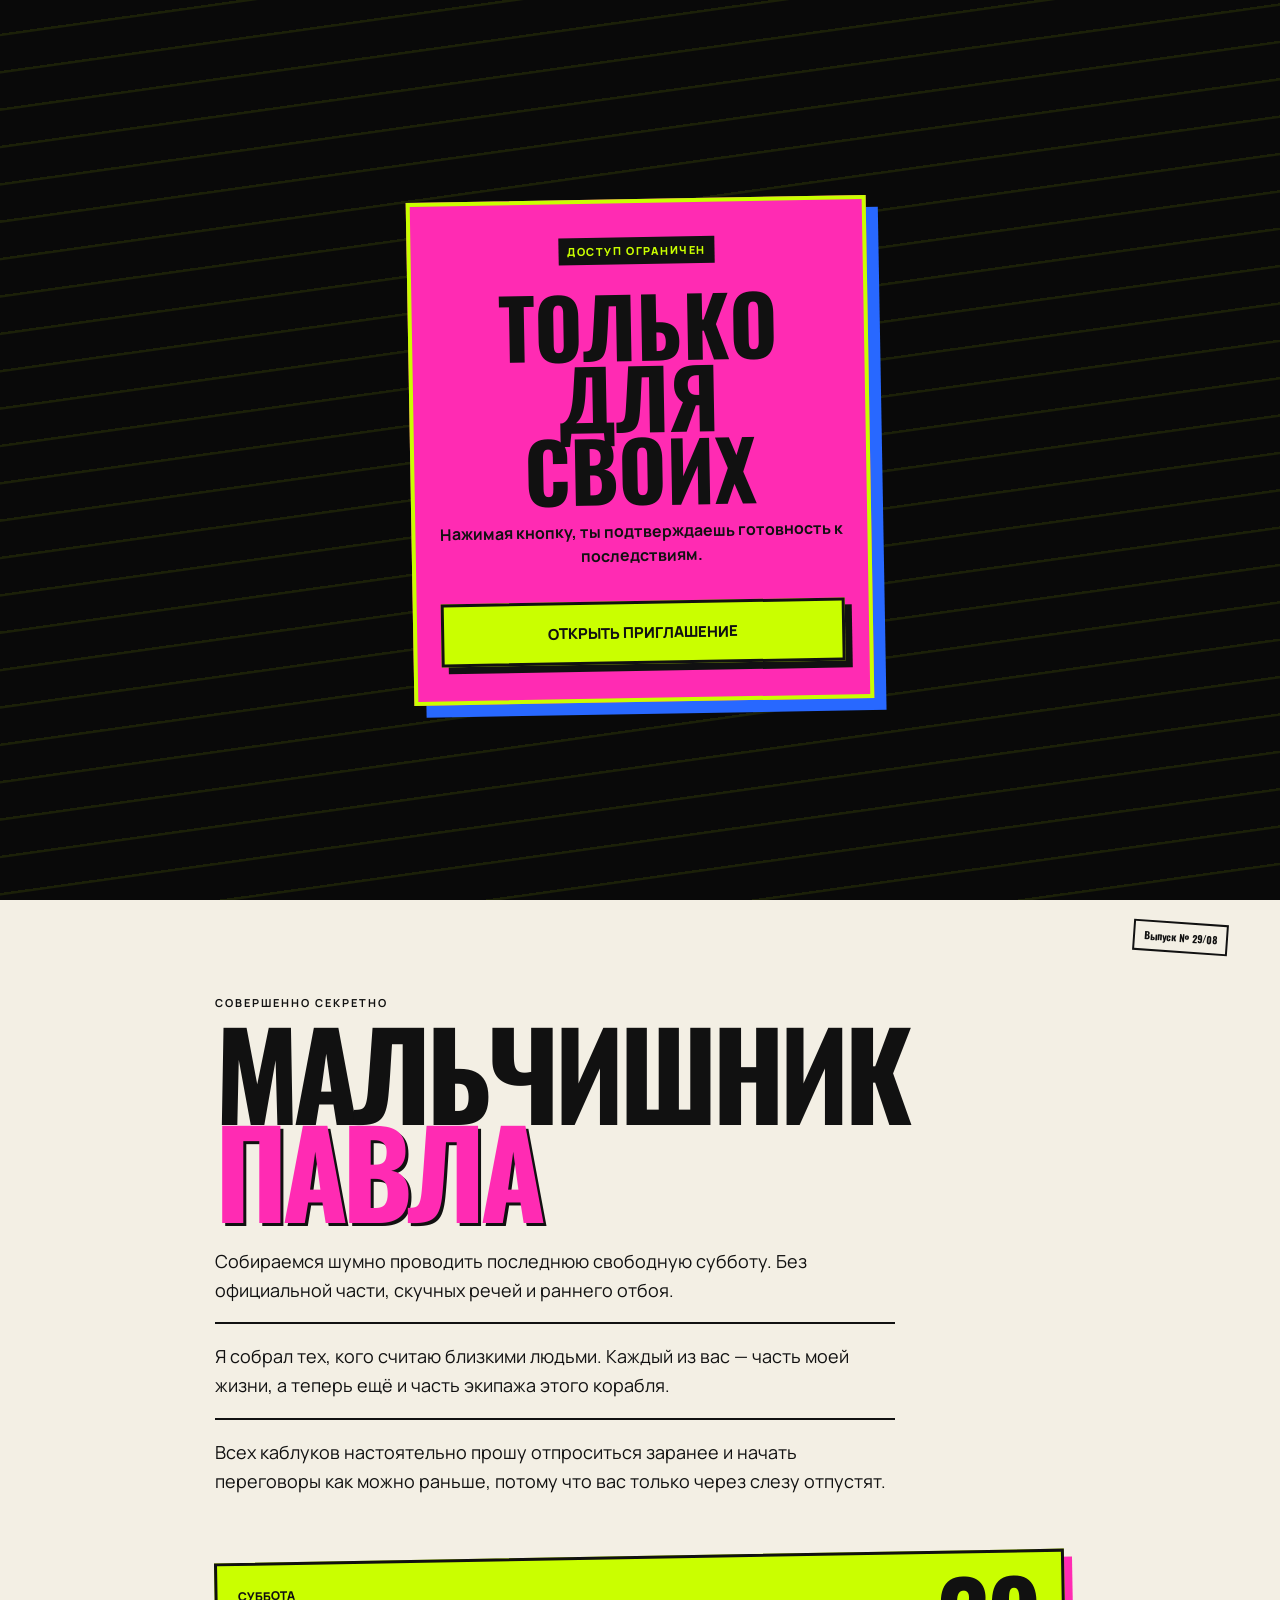
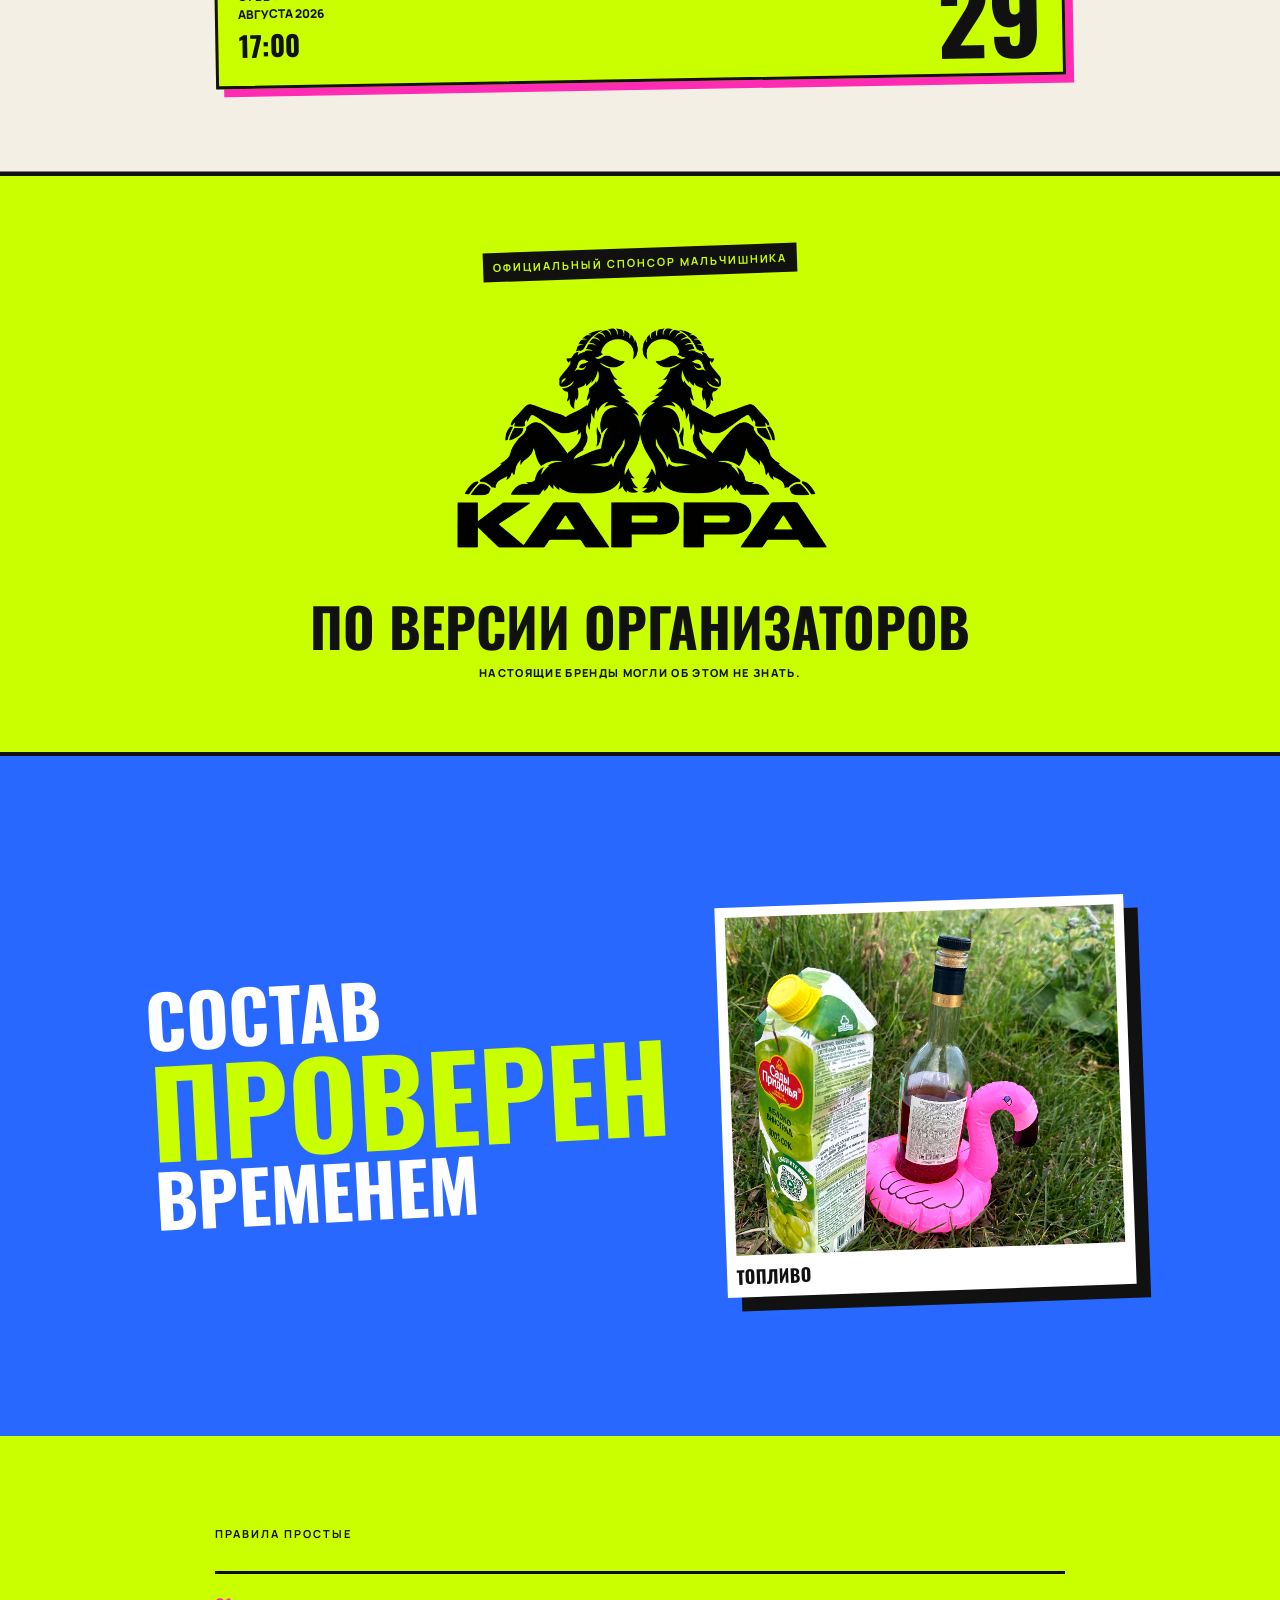
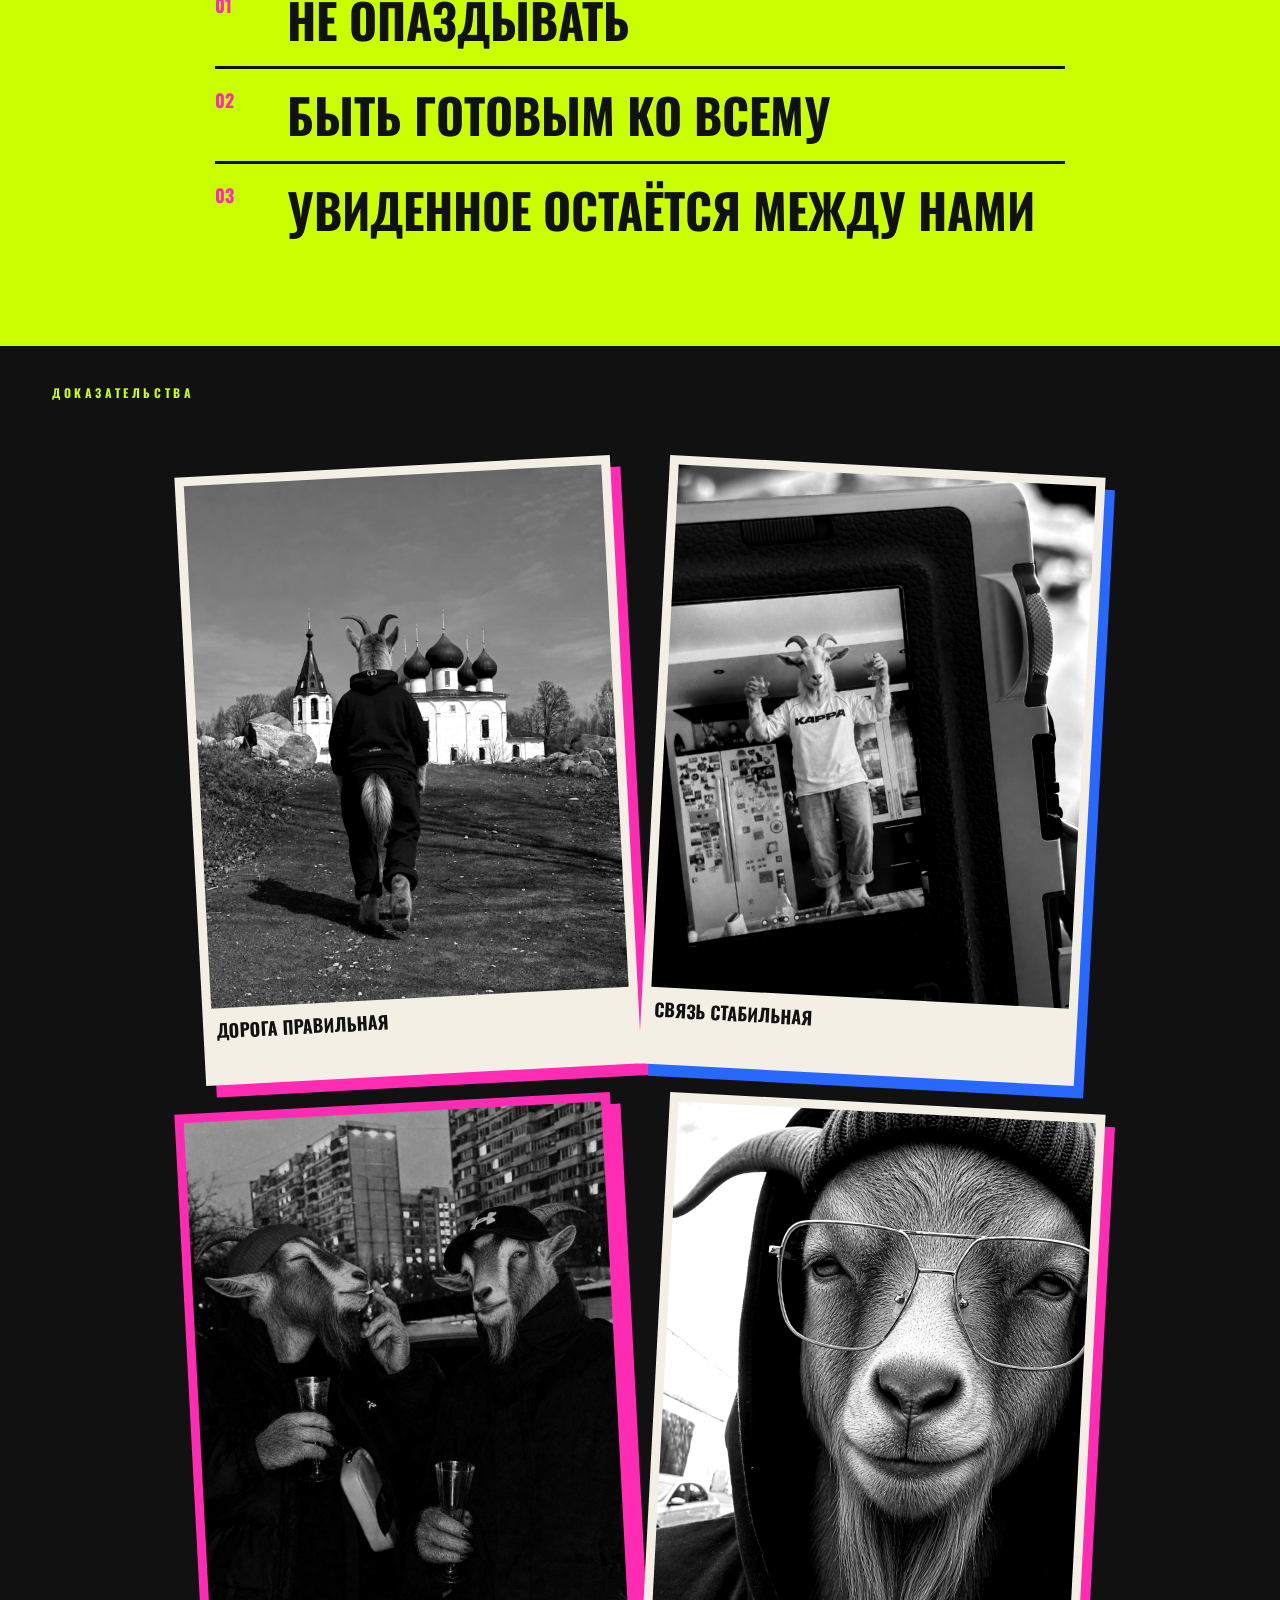
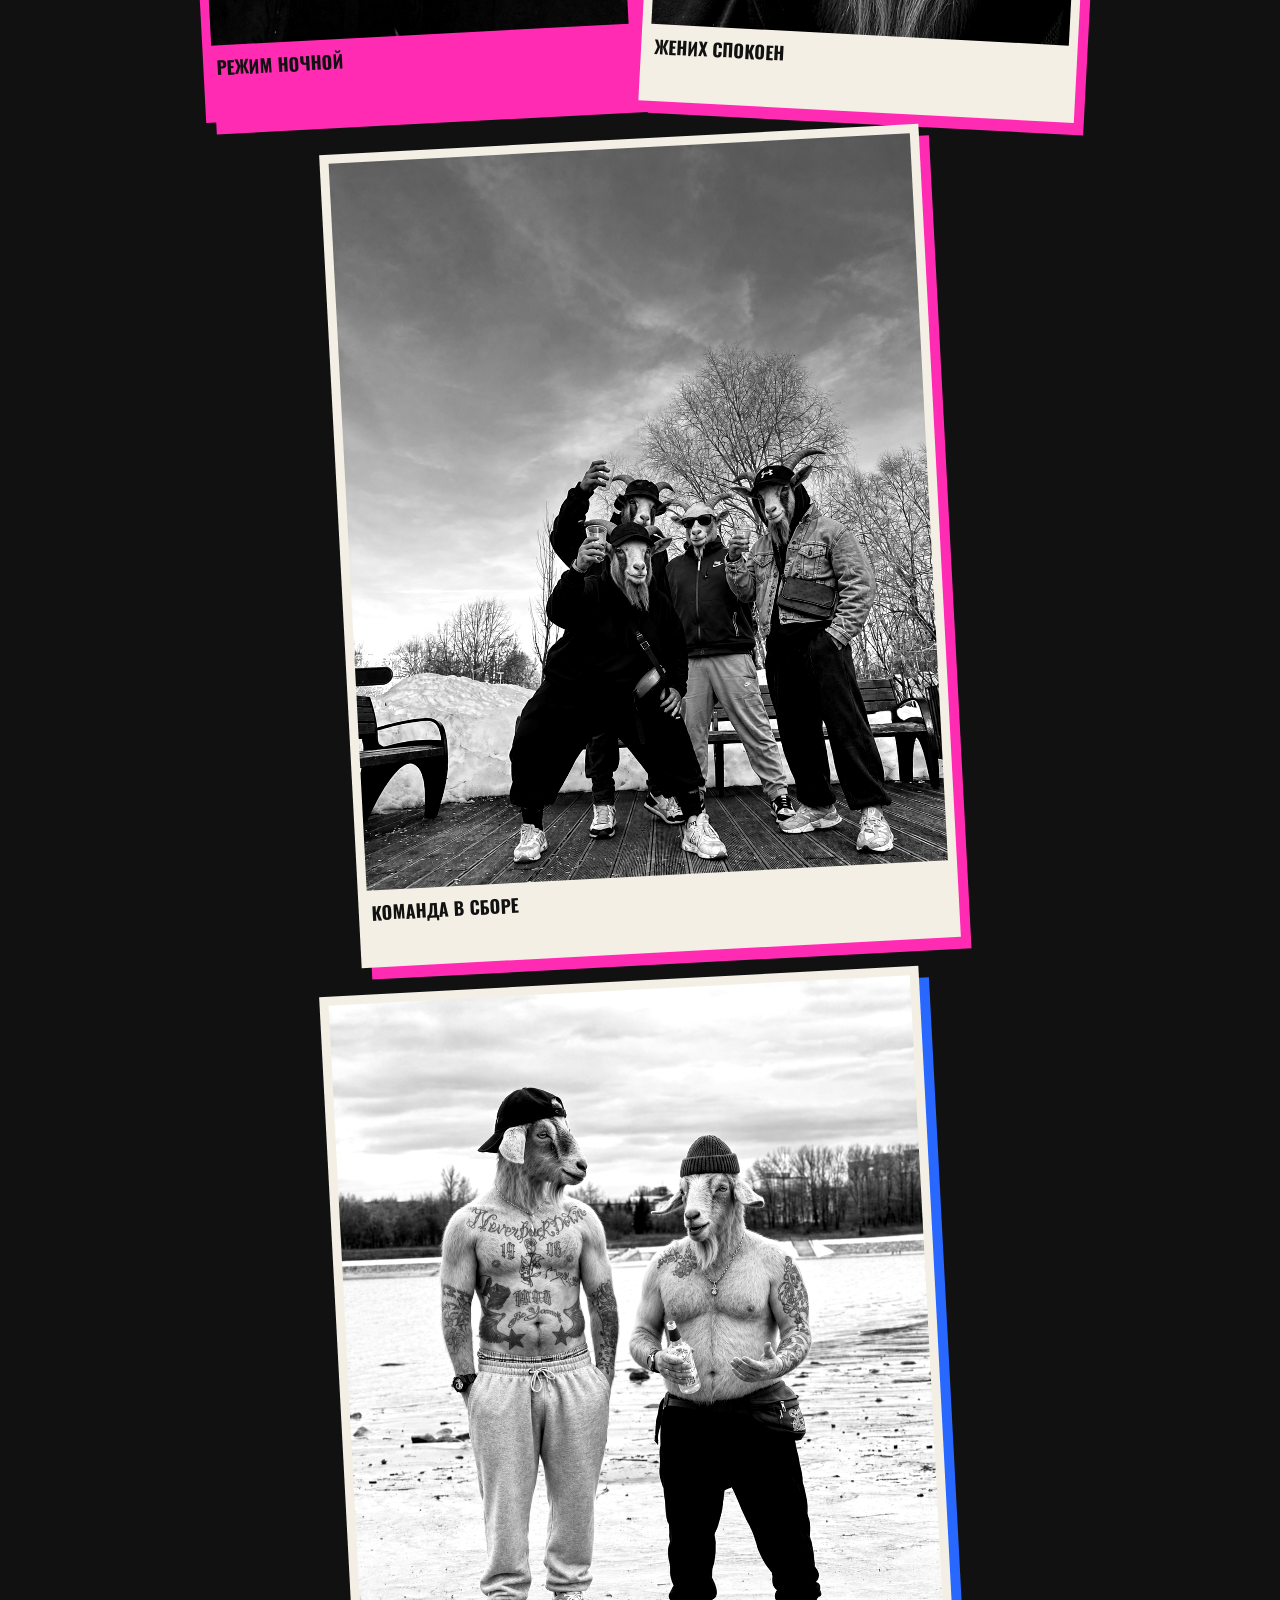
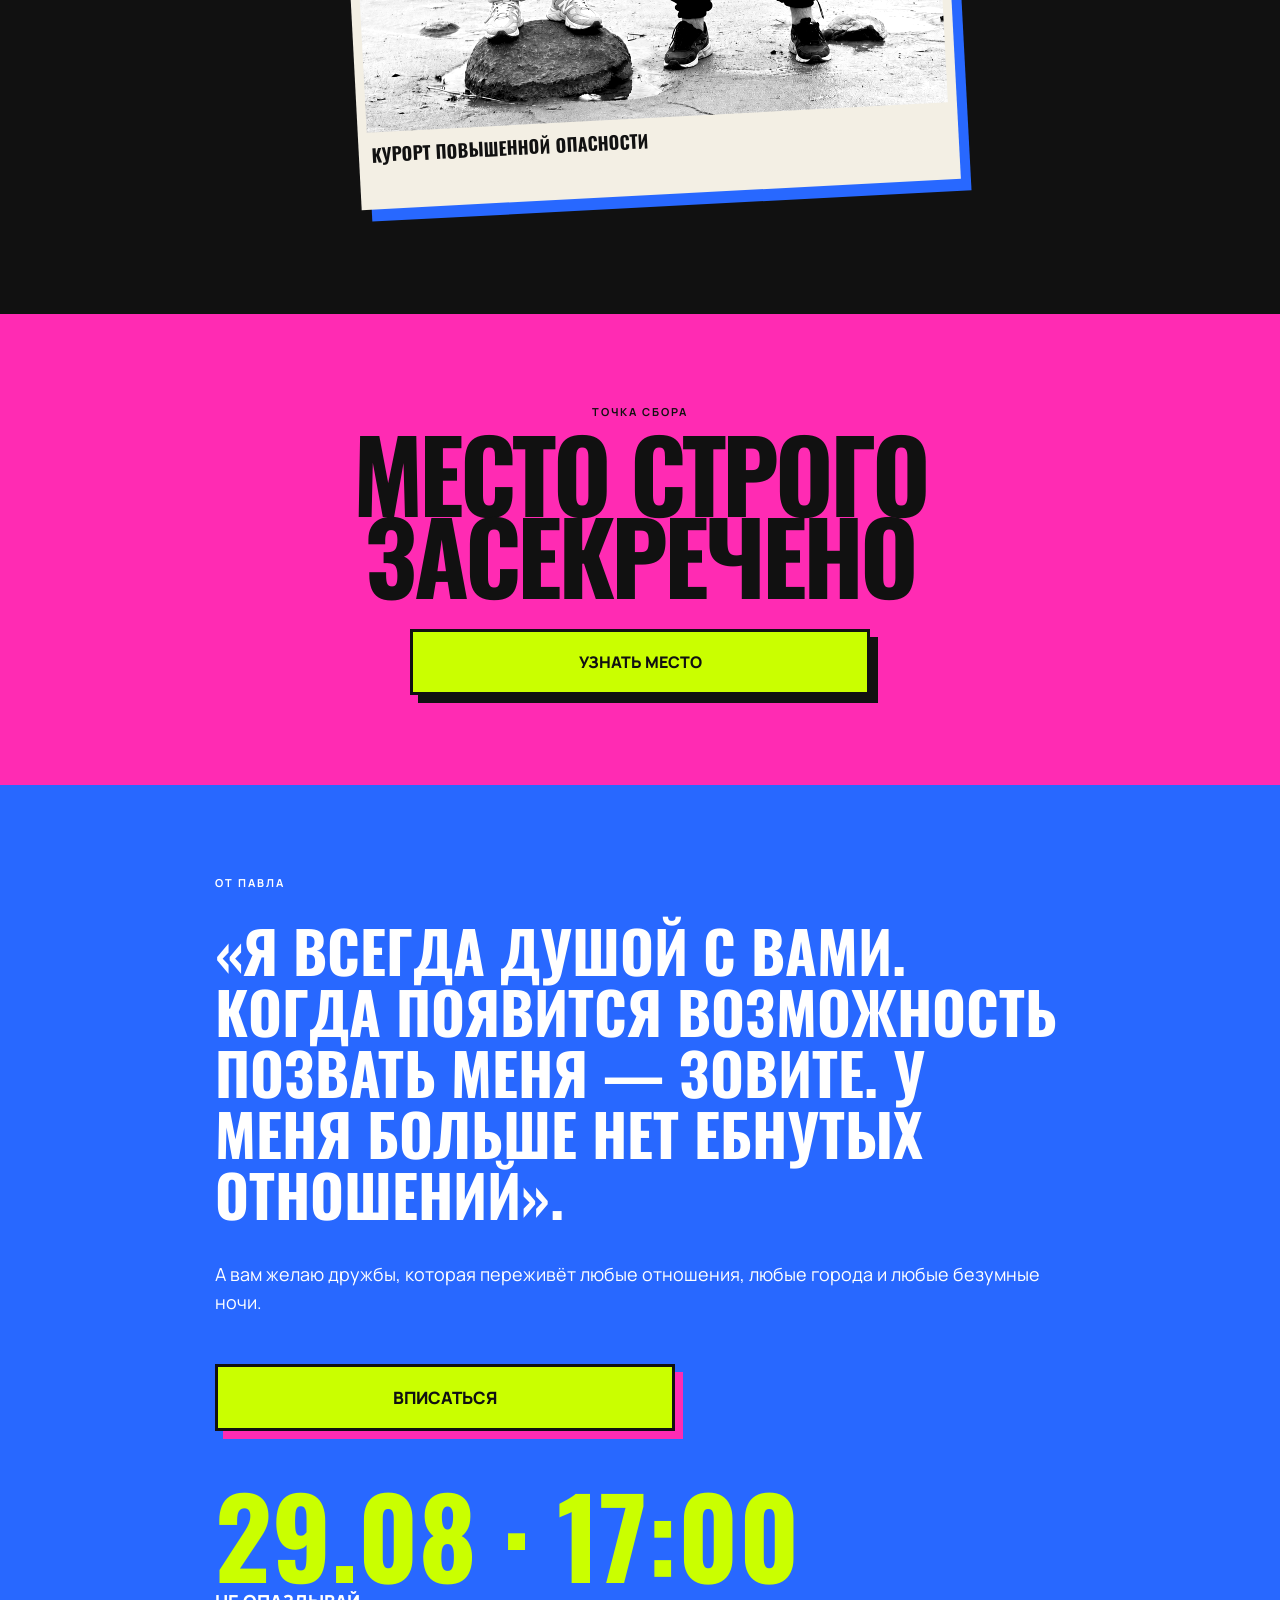
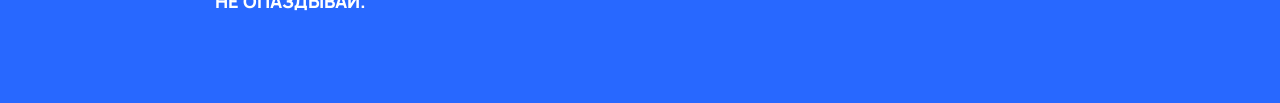
==== bachelor/index.html @ 5732a4f0 "feat: publish all-goat bachelor gallery" ====
<!doctype html>
<html lang="ru">
<head>
  <meta charset="utf-8">
  <meta name="viewport" content="width=device-width,initial-scale=1,viewport-fit=cover">
  <meta name="theme-color" content="#0b0b0b">
  <meta name="description" content="Приглашение на мальчишник Павла — 29 августа 2026">
  <title>Мальчишник Павла</title>
  <link rel="preconnect" href="https://fonts.googleapis.com">
  <link rel="preconnect" href="https://fonts.gstatic.com" crossorigin>
  <link href="https://fonts.googleapis.com/css2?family=Manrope:wght@400;600;800&family=Oswald:wght@500;700&display=swap" rel="stylesheet">
  <link rel="stylesheet" href="./styles.css">
</head>
<body>
  <div class="entry-gate" data-entry-gate>
    <div class="entry-gate-inner">
      <span>Доступ ограничен</span>
      <strong>Только для своих</strong>
      <p>Нажимая кнопку, ты подтверждаешь готовность к последствиям.</p>
      <button type="button" data-entry-button>Открыть приглашение</button>
    </div>
  </div>
  <div class="grain" aria-hidden="true"></div>
  <audio data-party-music src="./assets/club-foot.mp3" preload="metadata" loop></audio>
  <button class="music-button" type="button" data-music-button aria-label="Включить музыку">Музыка</button>
  <header class="hero">
    <img class="hero-photo" src="./assets/hero-goat.png" alt="Илья в образе козла с золотой цепью" fetchpriority="high">
    <div class="hero-shade"></div>
    <p class="warning-tape">PRIVATE PARTY · PRIVATE PARTY · PRIVATE PARTY</p>
    <div class="hero-copy">
      <p class="stamp">18+ / ACCESS RESTRICTED</p>
      <h1 aria-label="BOYS ONLY"><span>BOYS</span><span class="acid">ONLY</span></h1>
      <p class="no-women">NO WOMEN. DON’T LOOK.</p>
      <a class="scroll-cue" href="#invite">Листай вниз</a>
    </div>
  </header>

  <main>
    <section class="invite reveal" id="invite">
      <div class="issue">Выпуск № 29/08</div>
      <p class="eyebrow">Совершенно секретно</p>
      <h2>Мальчишник<br><span>Павла</span></h2>
      <div class="invite-copy">
        <p>Собираемся шумно проводить последнюю свободную субботу. Без официальной части, скучных речей и раннего отбоя.</p>
        <p>Я собрал тех, кого считаю близкими людьми. Каждый из вас — часть моей жизни, а теперь ещё и часть экипажа этого корабля.</p>
        <p>Всех каблуков настоятельно прошу отпроситься заранее и начать переговоры как можно раньше, потому что вас только через слезу отпустят.</p>
      </div>
      <div class="date-card">
        <span>Суббота</span><strong>29</strong><span>августа 2026</span><b>17:00</b>
      </div>
    </section>

    <section class="sponsor reveal" aria-label="Шуточный спонсор"><p class="eyebrow">Официальный спонсор мальчишника</p><img src="./assets/kappa-goats.png" alt="Два козла — шуточная эмблема Kappa"><strong>по версии организаторов</strong><span>Настоящие бренды могли об этом не знать.</span></section>

    <section class="kinetic reveal" aria-label="Фотомонтаж">
      <div class="kinetic-copy"><span>Состав</span><strong>проверен</strong><span>временем</span></div>
      <div class="filmstrip" data-filmstrip>
        <figure class="frame is-active"><img src="./assets/goat-photo-02.png" alt="Снимки друзей в образе козлов"><figcaption>Архив</figcaption></figure>
        <figure class="frame"><img src="./assets/party-photo-03.jpg" alt="Походный набор"><figcaption>Топливо</figcaption></figure>
        <figure class="frame"><img src="./assets/goat-photo-04.png" alt="Козёл ремонтирует машину"><figcaption>Подготовка</figcaption></figure>
        <figure class="frame"><img src="./assets/party-photo-05.jpg" alt="Кадр с собакой"><figcaption>Ожидание</figcaption></figure>
        <figure class="frame"><img src="./assets/goat-bar.png" alt="Два козла в баре"><figcaption>Архив</figcaption></figure>
        <figure class="frame"><img src="./assets/goat-night.png" alt="Козёл на ночной террасе"><figcaption>Топливо</figcaption></figure>
      </div>
    </section>

    <section class="manifest reveal">
      <p class="eyebrow">Правила простые</p>
      <ol>
        <li><span>01</span>Не опаздывать</li>
        <li><span>02</span>Быть готовым ко всему</li>
        <li><span>03</span>Увиденное остаётся между нами</li>
      </ol>
    </section>

    <section class="gallery reveal" aria-label="Наши истории">
      <p class="side-label">Доказательства</p>
      <figure class="tilt left"><img src="./assets/goat-photo-06.png" alt="Козёл в путешествии"><figcaption>Дорога правильная</figcaption></figure>
      <figure class="tilt right blue"><img src="./assets/goat-photo-07.png" alt="Весёлый видеозвонок с козлом"><figcaption>Связь стабильная</figcaption></figure>
      <figure class="tilt left pink"><img src="./assets/goat-photo-08.png" alt="Два козла вечером"><figcaption>Режим ночной</figcaption></figure>
      <figure class="tilt right"><img src="./assets/goat-photo-09.png" alt="Портрет козла в очках"><figcaption>Жених спокоен</figcaption></figure>
      <figure class="tilt group"><img src="./assets/goat-photo-10.png" alt="Компания друзей в образе козлов"><figcaption>Команда в сборе</figcaption></figure>
      <figure class="tilt group blue"><img src="./assets/goat-beach-5010.png" alt="Два татуированных козла на берегу"><figcaption>Курорт повышенной опасности</figcaption></figure>
    </section>

    <section class="location reveal" id="location">
      <p class="eyebrow">Точка сбора</p>
      <h2>Место строго<br>засекречено</h2>
      <div class="classified" data-location-panel hidden>
        <span>Доступ временно закрыт</span>
        <strong>Координаты ещё зашифрованы.</strong>
        <p>Вернись немного позже — здесь появится точка сбора.</p>
      </div>
      <div class="location-video" data-location-video hidden>
        <video data-location-video-player src="./assets/location-boy.mp4" playsinline preload="metadata"></video>
      </div>
      <button type="button" data-location-trigger>Узнать место</button>
    </section>

    <footer class="closing reveal">
      <p class="eyebrow">От Павла</p>
      <blockquote>«Я всегда душой с вами. Когда появится возможность позвать меня — зовите. У меня больше нет ебнутых отношений».</blockquote>
      <p>А вам желаю дружбы, которая переживёт любые отношения, любые города и любые безумные ночи.</p>
      <a class="join-button" href="https://t.me/+l9fLskbiTc8yMTli" target="_blank" rel="noopener noreferrer">Вписаться</a>
      <strong>29.08 · 17:00</strong>
      <span>Не опаздывай.</span>
    </footer>
  </main>
  <script type="module" src="./app.mjs"></script>
</body>
</html>
---- bachelor/styles.css ----
:root{--black:#090909;--paper:#f3efe4;--acid:#caff00;--pink:#ff2bb3;--blue:#2868ff;--ink:#111;--pad:clamp(20px,6vw,52px)}
.location-video[hidden]{display:none}
.location-video{width:min(100%,520px);margin:22px auto 0;padding:8px 8px 36px;background:#fff;box-shadow:10px 10px 0 #111;transform:rotate(1deg);opacity:0}.location-video.is-revealed{animation:video-drop .8s .45s ease-out forwards}.location-video video{display:block;width:100%;max-height:70svh;background:#000;object-fit:contain}.location-video:after{content:"СЕКРЕТНЫЙ МАТЕРИАЛ";display:block;padding-top:8px;color:#111;font:700 15px Oswald,sans-serif;letter-spacing:.08em}@keyframes video-drop{0%{opacity:0;transform:translateY(36px) rotate(3deg) scale(.94)}100%{opacity:1;transform:translateY(0) rotate(1deg) scale(1)}}
*{box-sizing:border-box}html{scroll-behavior:smooth}body{margin:0;background:var(--black);color:#fff;font-family:Manrope,Arial,sans-serif;overflow-x: hidden}img{display:block;width:100%}button,a{font:inherit}.grain{position:fixed;inset:0;z-index:20;pointer-events:none;opacity:.12;background-image:url("data:image/svg+xml,%3Csvg viewBox='0 0 180 180' xmlns='http://www.w3.org/2000/svg'%3E%3Cfilter id='n'%3E%3CfeTurbulence type='fractalNoise' baseFrequency='.9' numOctaves='3' stitchTiles='stitch'/%3E%3C/filter%3E%3Crect width='100%25' height='100%25' filter='url(%23n)' opacity='.45'/%3E%3C/svg%3E")}
.hero{height:100svh;min-height:650px;position:relative;overflow:hidden}.hero-photo{height:100%;object-fit:cover;object-position:52% center;filter:contrast(1.12) saturate(.8)}.hero-shade{position:absolute;inset:0;background:linear-gradient(180deg,#0005 0%,transparent 30%,#000 94%)}.warning-tape{position:absolute;top:5%;left:-7%;width:120%;margin:0;padding:9px;background:var(--acid);color:#000;font:700 12px Oswald,sans-serif;letter-spacing:.18em;text-align:center;transform:rotate(-4deg);white-space:nowrap}.hero-copy{position:absolute;left:var(--pad);right:var(--pad);bottom:6%;z-index:2}.stamp,.eyebrow{margin:0 0 12px;text-transform:uppercase;font:700 11px Manrope,sans-serif;letter-spacing:.18em}.stamp{display:inline-block;background:var(--pink);padding:7px 10px;transform:rotate(-2deg)}h1,h2{font-family:Oswald,Impact,sans-serif;text-transform:uppercase;margin:0;line-height:.82}h1{font-size:clamp(84px,28vw,190px);letter-spacing:-.07em}h1 span{display:block}.acid{color:var(--acid);transform:translateX(8%);text-shadow:4px 4px 0 var(--pink)}.no-women{display:inline-block;margin:18px 0 28px;padding:7px 9px;color:#000;background:#fff;font:700 13px Oswald,sans-serif;letter-spacing:.08em;transform:rotate(1deg)}.scroll-cue{display:block;width:max-content;color:#fff;text-decoration:none;border-bottom:2px solid var(--acid);padding-bottom:5px;font-weight:800}
section,footer{position:relative;padding:90px var(--pad)}.invite{background:var(--paper);color:var(--ink);clip-path:polygon(0 0,5% 2%,11% .2%,18% 2%,25% 0,33% 1.8%,41% .3%,51% 2%,60% 0,69% 1.5%,78% 0,88% 2%,95% .4%,100% 2%,100% 100%,0 100%);margin-top:-20px;padding-top:115px}.issue{position:absolute;right:var(--pad);top:42px;border:2px solid #111;padding:6px 9px;font:700 10px Oswald,sans-serif;transform:rotate(4deg)}.invite h2{font-size:clamp(64px,20vw,120px);letter-spacing:-.05em}.invite h2 span{color:var(--pink);text-shadow:3px 3px 0 #111}.lead{font-size:18px;line-height:1.6;max-width:620px}.date-card{display:grid;grid-template-columns:1fr auto;align-items:end;margin-top:42px;padding:20px;background:var(--acid);border:3px solid #111;box-shadow:8px 8px 0 var(--pink);transform:rotate(-1deg)}.date-card strong{grid-row:1/4;grid-column:2;font:700 100px/.8 Oswald,sans-serif}.date-card span{text-transform:uppercase;font:800 12px Manrope}.date-card b{font:700 28px Oswald,sans-serif}
.kinetic{min-height:680px;background:var(--blue);overflow:hidden}.kinetic-copy{position:relative;z-index:4;text-transform:uppercase;transform:rotate(-3deg)}.kinetic-copy span,.kinetic-copy strong{display:block;font:700 clamp(34px,12vw,72px)/.95 Oswald,sans-serif}.kinetic-copy strong{color:var(--acid);font-size:clamp(58px,19vw,118px)}.filmstrip{position:relative;height:390px;margin:30px -10px 0}.frame{position:absolute;inset:0;margin:0;opacity:0;transform:scale(.88) rotate(5deg);transition:opacity .25s,transform .65s;background:#fff;padding:10px 10px 42px;box-shadow:14px 14px 0 #111}.frame.is-active{opacity:1;transform:scale(1) rotate(-2deg);z-index:2}.frame img{height:100%;object-fit:cover;filter:contrast(1.15)}.frame figcaption{color:#111;font:700 18px Oswald,sans-serif;text-transform:uppercase;padding-top:8px}
.manifest{background:var(--acid);color:#111}.manifest ol{padding:0;margin:30px 0 0;list-style:none}.manifest li{display:grid;grid-template-columns:58px 1fr;gap:14px;padding:22px 0;border-top:3px solid #111;font:700 clamp(25px,8vw,48px)/1 Oswald,sans-serif;text-transform:uppercase}.manifest li span{color:var(--pink);font-size:18px}.gallery{padding-top:120px;padding-bottom:120px;background:#111;display:grid;gap:28px}.side-label{position:absolute;top:38px;left:var(--pad);margin:0;color:var(--acid);font:700 12px Oswald,sans-serif;letter-spacing:.3em;text-transform:uppercase}.tilt{margin:0;padding:9px 9px 42px;background:var(--paper);transform:rotate(-3deg);box-shadow:10px 12px 0 var(--pink)}.tilt.right{transform:rotate(3deg)}.tilt.blue{box-shadow:10px 12px 0 var(--blue)}.tilt.pink{background:var(--pink)}.tilt img{aspect-ratio:4/5;object-fit:cover;filter:grayscale(1) contrast(1.15)}.tilt figcaption{color:#111;padding:9px 4px 0;font:700 18px Oswald,sans-serif;text-transform:uppercase}.tilt.group img{aspect-ratio:4/5;object-position:center 40%}
.location{background:var(--pink);color:#111;text-align:center}.location h2{font-size:clamp(52px,16vw,100px);letter-spacing:-.04em}.location button{width:100%;max-width:460px;margin-top:34px;border:3px solid #111;border-radius:0;padding:19px 22px;background:var(--acid);color:#111;font:800 16px Manrope,sans-serif;text-align:center;text-transform:uppercase;box-shadow:8px 8px 0 #111;cursor:pointer}.location button:active{transform:translate(5px,5px);box-shadow:3px 3px 0 #111}.location button:disabled{cursor:default;background:#fff}.classified{margin:35px auto 0;max-width:520px;padding:28px 18px;background:#111;color:#fff;border:3px dashed var(--acid);transform:rotate(-1deg)}.classified.is-revealed{animation:glitch-in .55s steps(2,end)}.classified span{color:var(--pink);font:700 11px Manrope;text-transform:uppercase;letter-spacing:.14em}.classified strong{display:block;margin:15px 0;font:700 28px/1 Oswald,sans-serif;text-transform:uppercase}.classified p{margin:0;line-height:1.5}.closing{background:var(--blue);min-height:90svh;display:flex;flex-direction:column;justify-content:center}.closing blockquote{margin:18px 0;font:700 clamp(31px,9vw,58px)/1.05 Oswald,sans-serif;text-transform:uppercase}.closing>p:not(.eyebrow){font-size:18px;line-height:1.55}.join-button{display:block;width:100%;max-width:460px;margin:30px 0 18px;padding:19px 22px;background:var(--acid);color:#111;border:3px solid #111;box-shadow:8px 8px 0 var(--pink);font:800 17px Manrope,sans-serif;text-align:center;text-decoration:none;text-transform:uppercase}.join-button:active{transform:translate(5px,5px);box-shadow:3px 3px 0 var(--pink)}.closing strong{margin-top:30px;color:var(--acid);font:700 clamp(58px,18vw,110px)/1 Oswald,sans-serif}.closing>span{font:800 18px Manrope;text-transform:uppercase}.reveal{opacity:0;transform:translateY(45px);transition:opacity .7s,transform .7s}.reveal.is-visible{opacity:1;transform:none}
@keyframes glitch-in{0%{clip-path:inset(45% 0 40%);transform:translateX(-12px)}30%{clip-path:inset(10% 0 65%);transform:translateX(10px)}60%{clip-path:inset(70% 0 5%);transform:translateX(-7px)}100%{clip-path:inset(0);transform:rotate(-1deg)}}
@media(min-width:760px){.hero-copy{max-width:720px}.hero-photo{object-position:center 42%}.invite,.manifest,.location,.closing{padding-left:max(var(--pad),calc((100vw - 850px)/2));padding-right:max(var(--pad),calc((100vw - 850px)/2))}.gallery{grid-template-columns:repeat(2,minmax(0,1fr));padding-left:max(var(--pad),calc((100vw - 900px)/2));padding-right:max(var(--pad),calc((100vw - 900px)/2))}.tilt.group{grid-column:1/-1;max-width:600px;justify-self:center}.kinetic{display:grid;grid-template-columns:1fr 1fr;align-items:center;gap:50px;padding-left:max(var(--pad),calc((100vw - 980px)/2));padding-right:max(var(--pad),calc((100vw - 980px)/2))}.filmstrip{margin:0}}
@media(prefers-reduced-motion:reduce){html{scroll-behavior:auto}.reveal{opacity:1;transform:none;transition:none}.frame{transition:none}.classified.is-revealed{animation:none}}
.music-button{position:fixed;z-index:30;top:max(14px,env(safe-area-inset-top));right:14px;min-width:92px;padding:12px 14px;border:2px solid #111;border-radius:0;background:var(--acid);color:#111;box-shadow:5px 5px 0 var(--pink);font:800 12px Manrope,sans-serif;text-align:center;text-transform:uppercase;cursor:pointer}.music-button:active{transform:translate(3px,3px);box-shadow:2px 2px 0 var(--pink)}
.entry-gate{position:fixed;inset:0;z-index:100;display:grid;place-items:center;padding:24px;background:#090909;color:#fff;transition:opacity .4s,transform .4s}.entry-gate:before{content:"";position:absolute;inset:0;background:repeating-linear-gradient(-8deg,transparent 0 34px,#caff0018 35px 37px);pointer-events:none}.entry-gate.is-opening{opacity:0;transform:scale(1.08)}.entry-gate-inner{position:relative;width:min(100%,460px);padding:34px 24px;background:var(--pink);color:#111;border:4px solid var(--acid);box-shadow:12px 12px 0 var(--blue);text-align:center;transform:rotate(-1deg)}.entry-gate span{display:inline-block;padding:6px 9px;background:#111;color:var(--acid);font:800 11px Manrope,sans-serif;text-transform:uppercase;letter-spacing:.14em}.entry-gate strong{display:block;margin:24px 0 16px;font:700 clamp(48px,16vw,82px)/.88 Oswald,sans-serif;text-transform:uppercase}.entry-gate p{font-weight:700;line-height:1.45}.entry-gate button{width:100%;margin-top:18px;padding:18px;border:3px solid #111;background:var(--acid);color:#111;box-shadow:7px 7px 0 #111;font:800 15px Manrope,sans-serif;text-align:center;text-transform:uppercase;cursor:pointer}
.invite-copy{max-width:680px;margin-top:28px;font-size:18px;line-height:1.6}.invite-copy p{margin:0;padding:18px 0;border-top:2px solid #111}.invite-copy p:first-child{border-top:0;padding-top:0}
.sponsor{background:var(--acid);color:#111;text-align:center;padding-top:72px;padding-bottom:72px;border-top:4px solid #111;border-bottom:4px solid #111}.sponsor .eyebrow{display:inline-block;margin-bottom:20px;padding:7px 10px;background:#111;color:var(--acid);transform:rotate(-2deg)}.sponsor img{width:min(100%,430px);margin:0 auto;mix-blend-mode:multiply}.sponsor strong,.sponsor span{display:block}.sponsor strong{margin-top:16px;font:700 clamp(28px,9vw,54px)/1 Oswald,sans-serif;text-transform:uppercase}.sponsor span{margin-top:12px;font-size:11px;font-weight:800;text-transform:uppercase;letter-spacing:.12em}
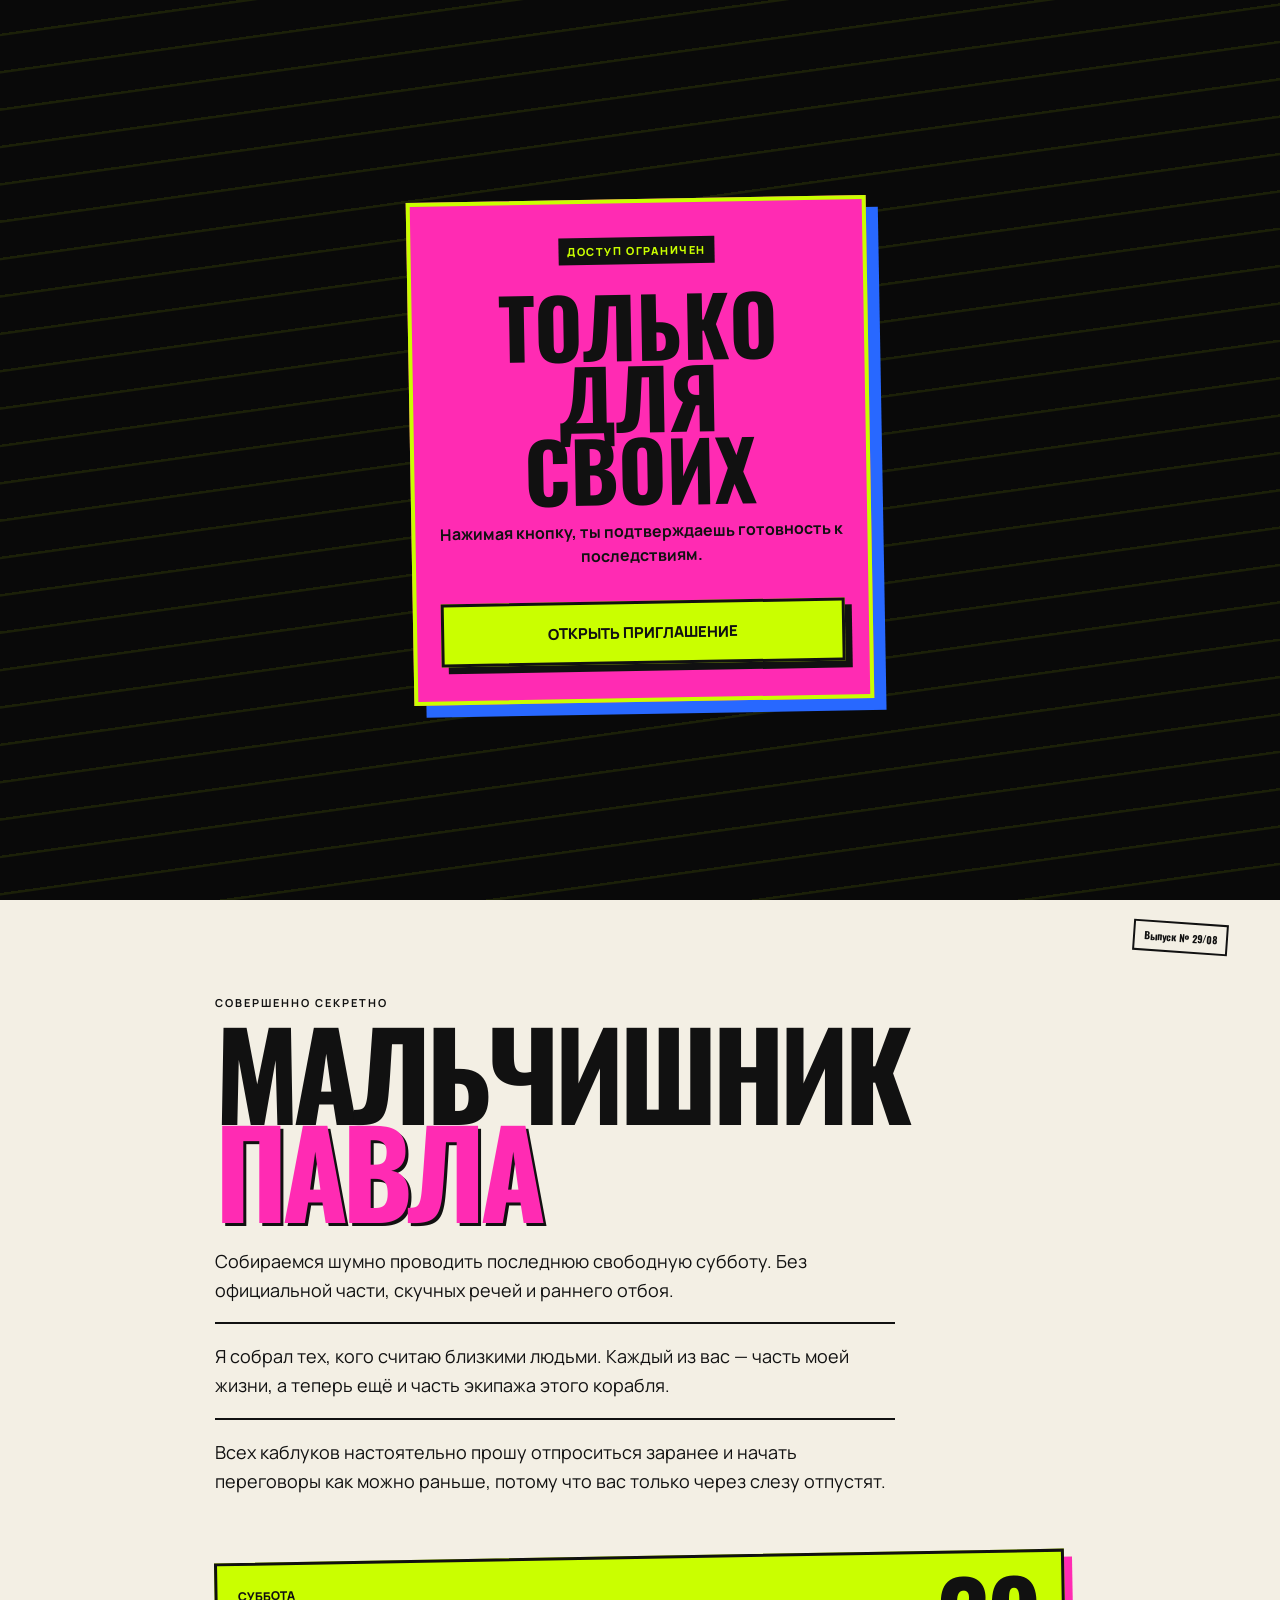
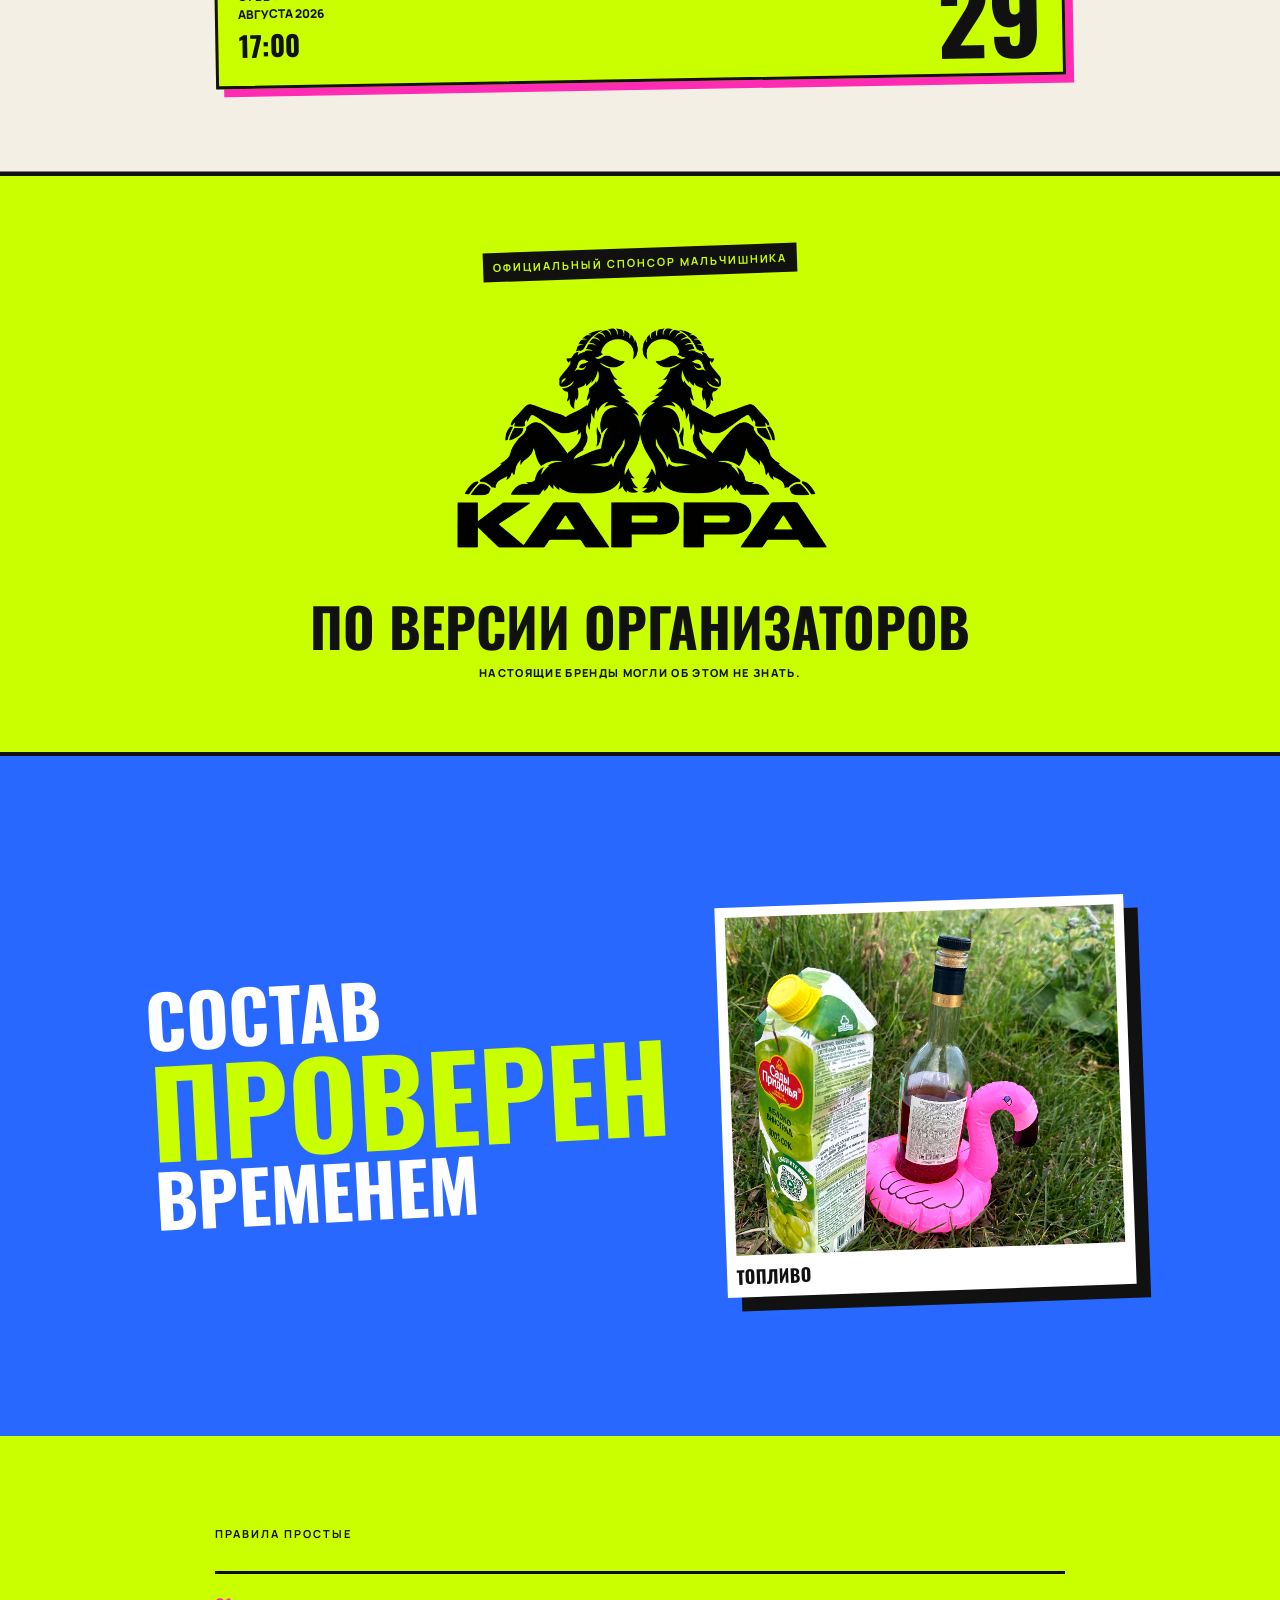
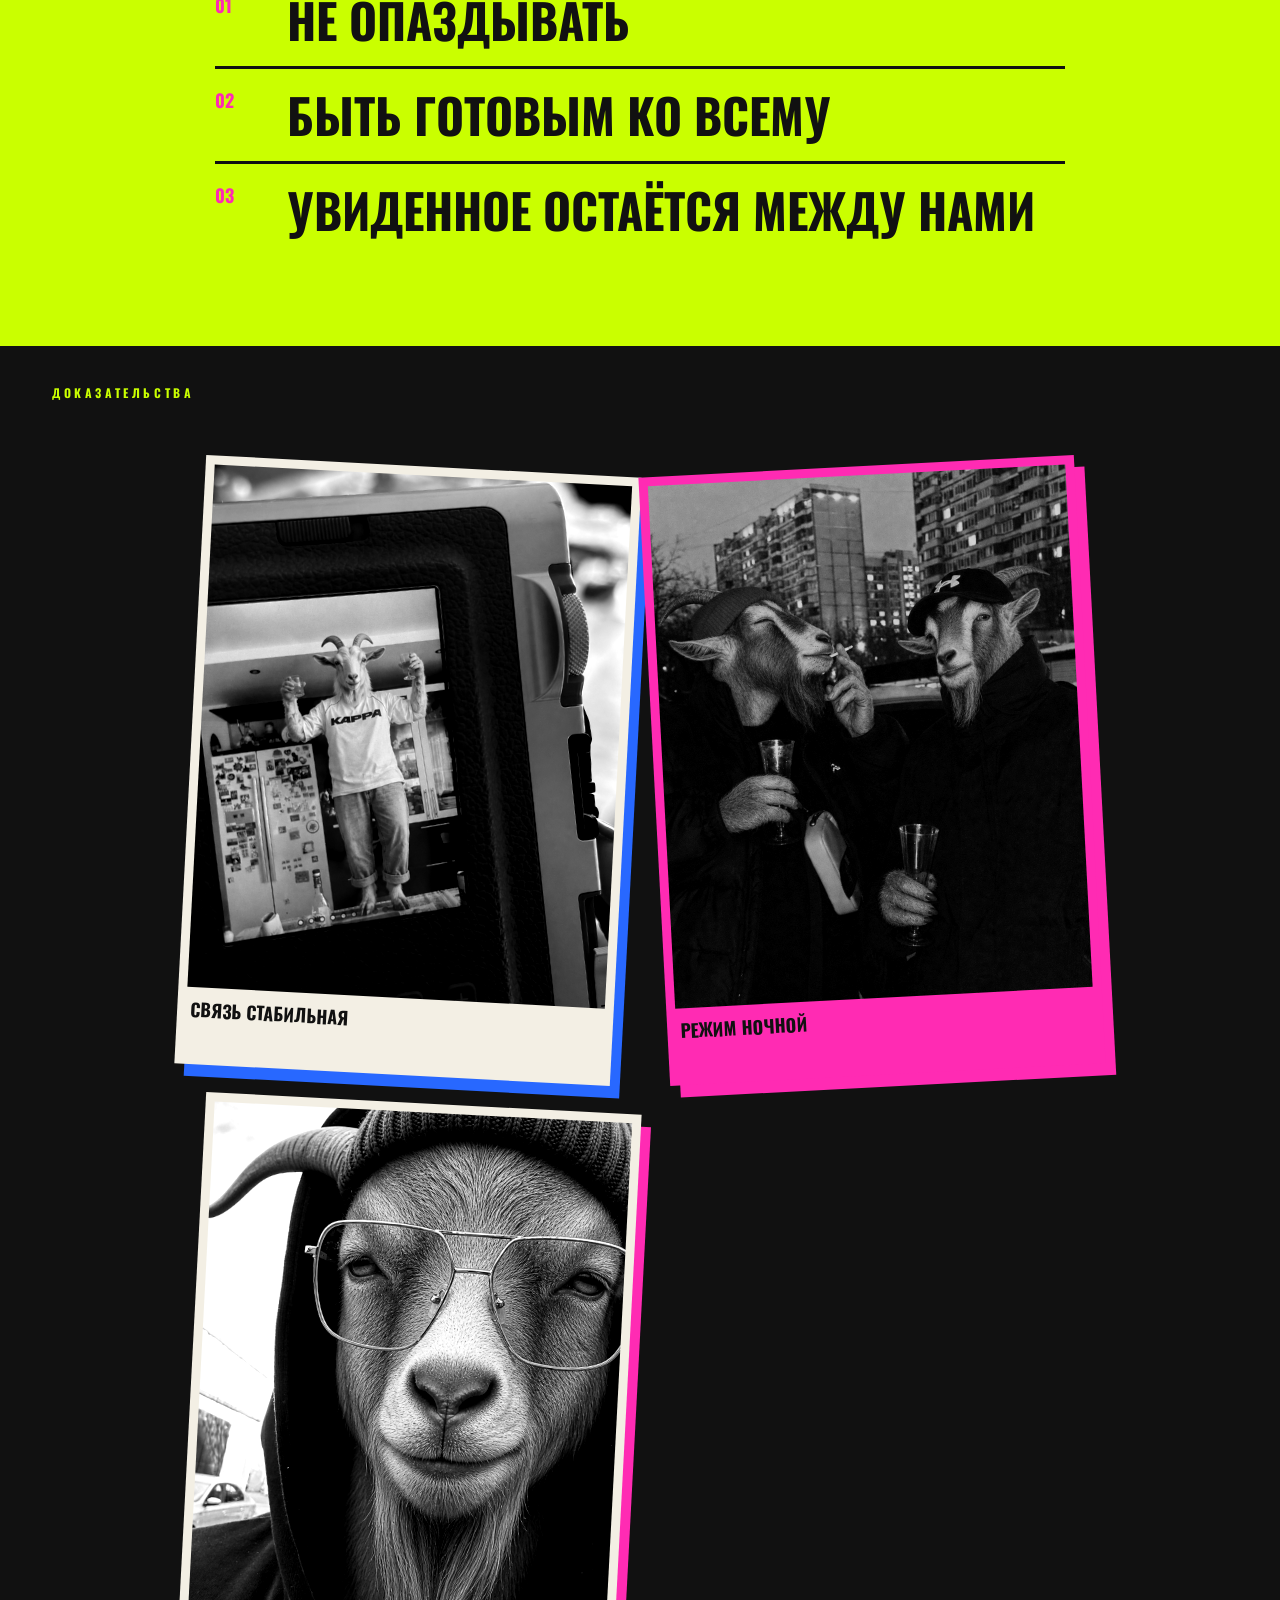
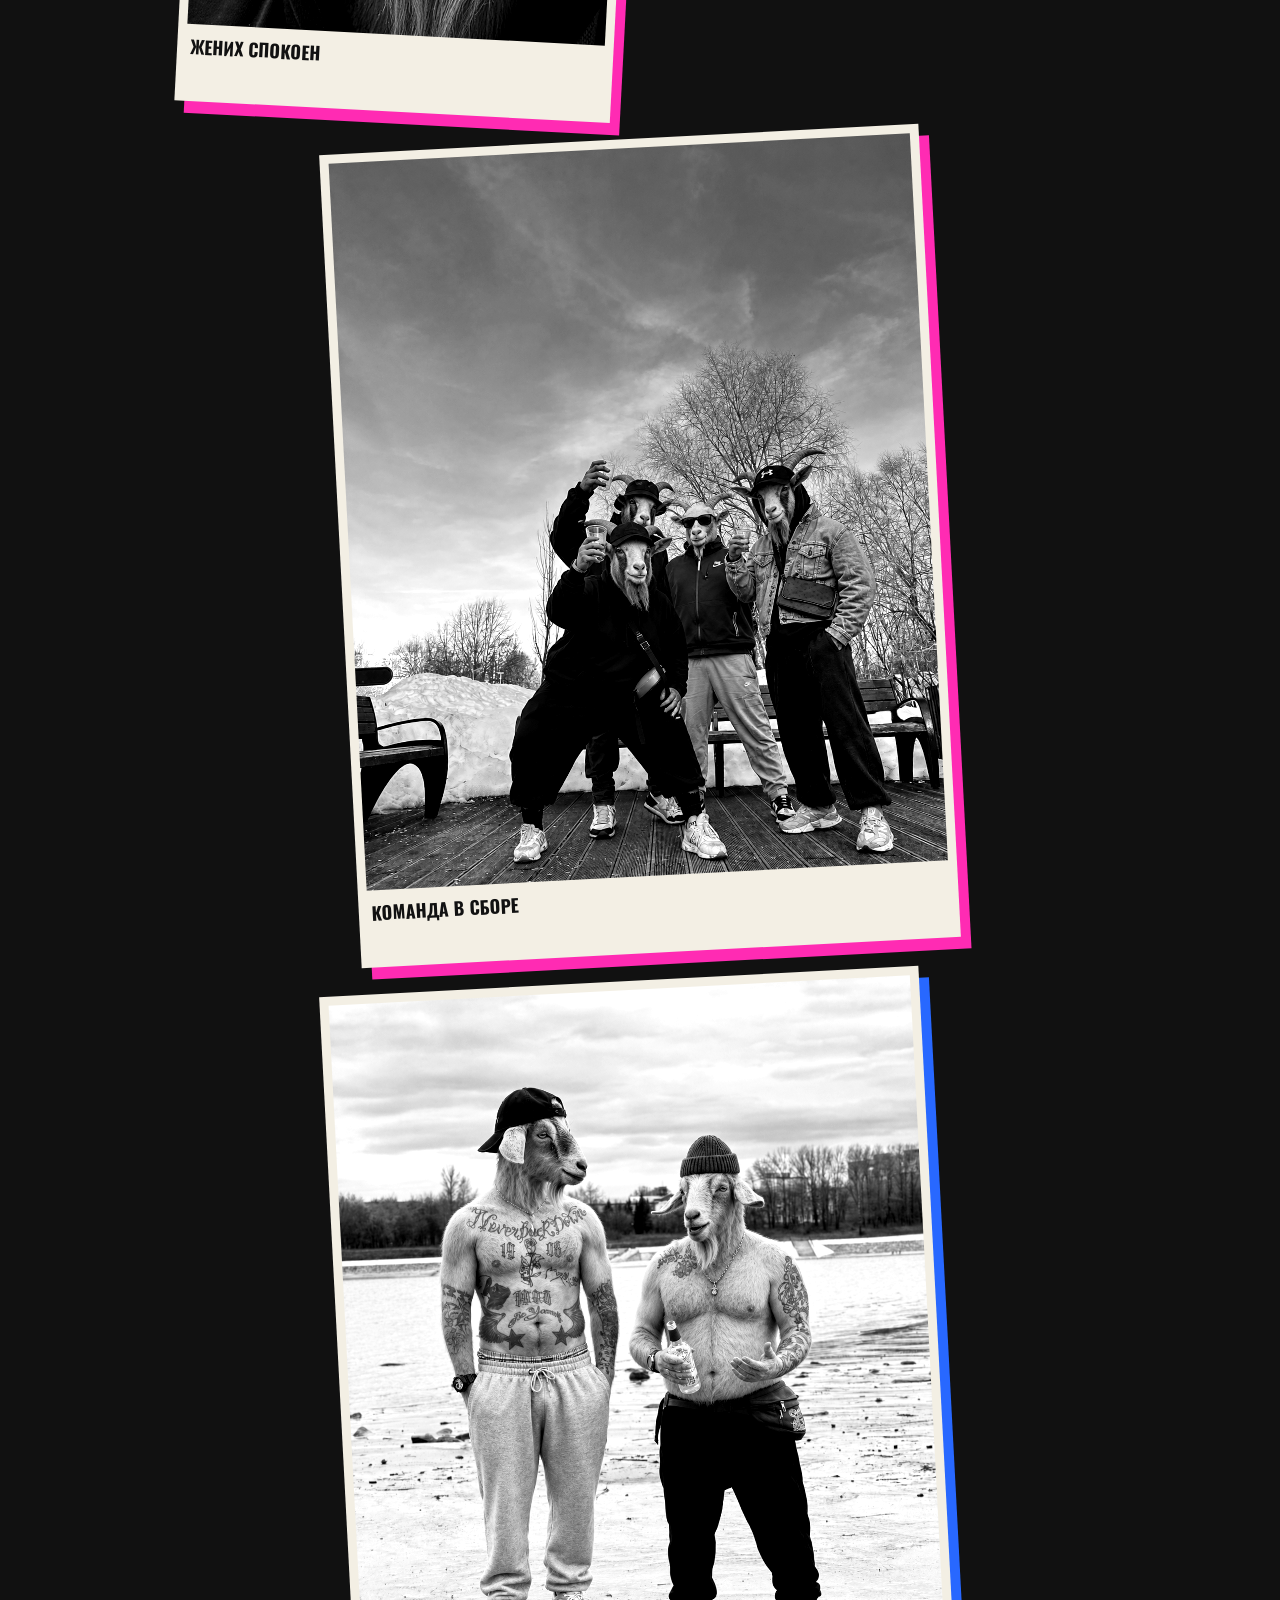
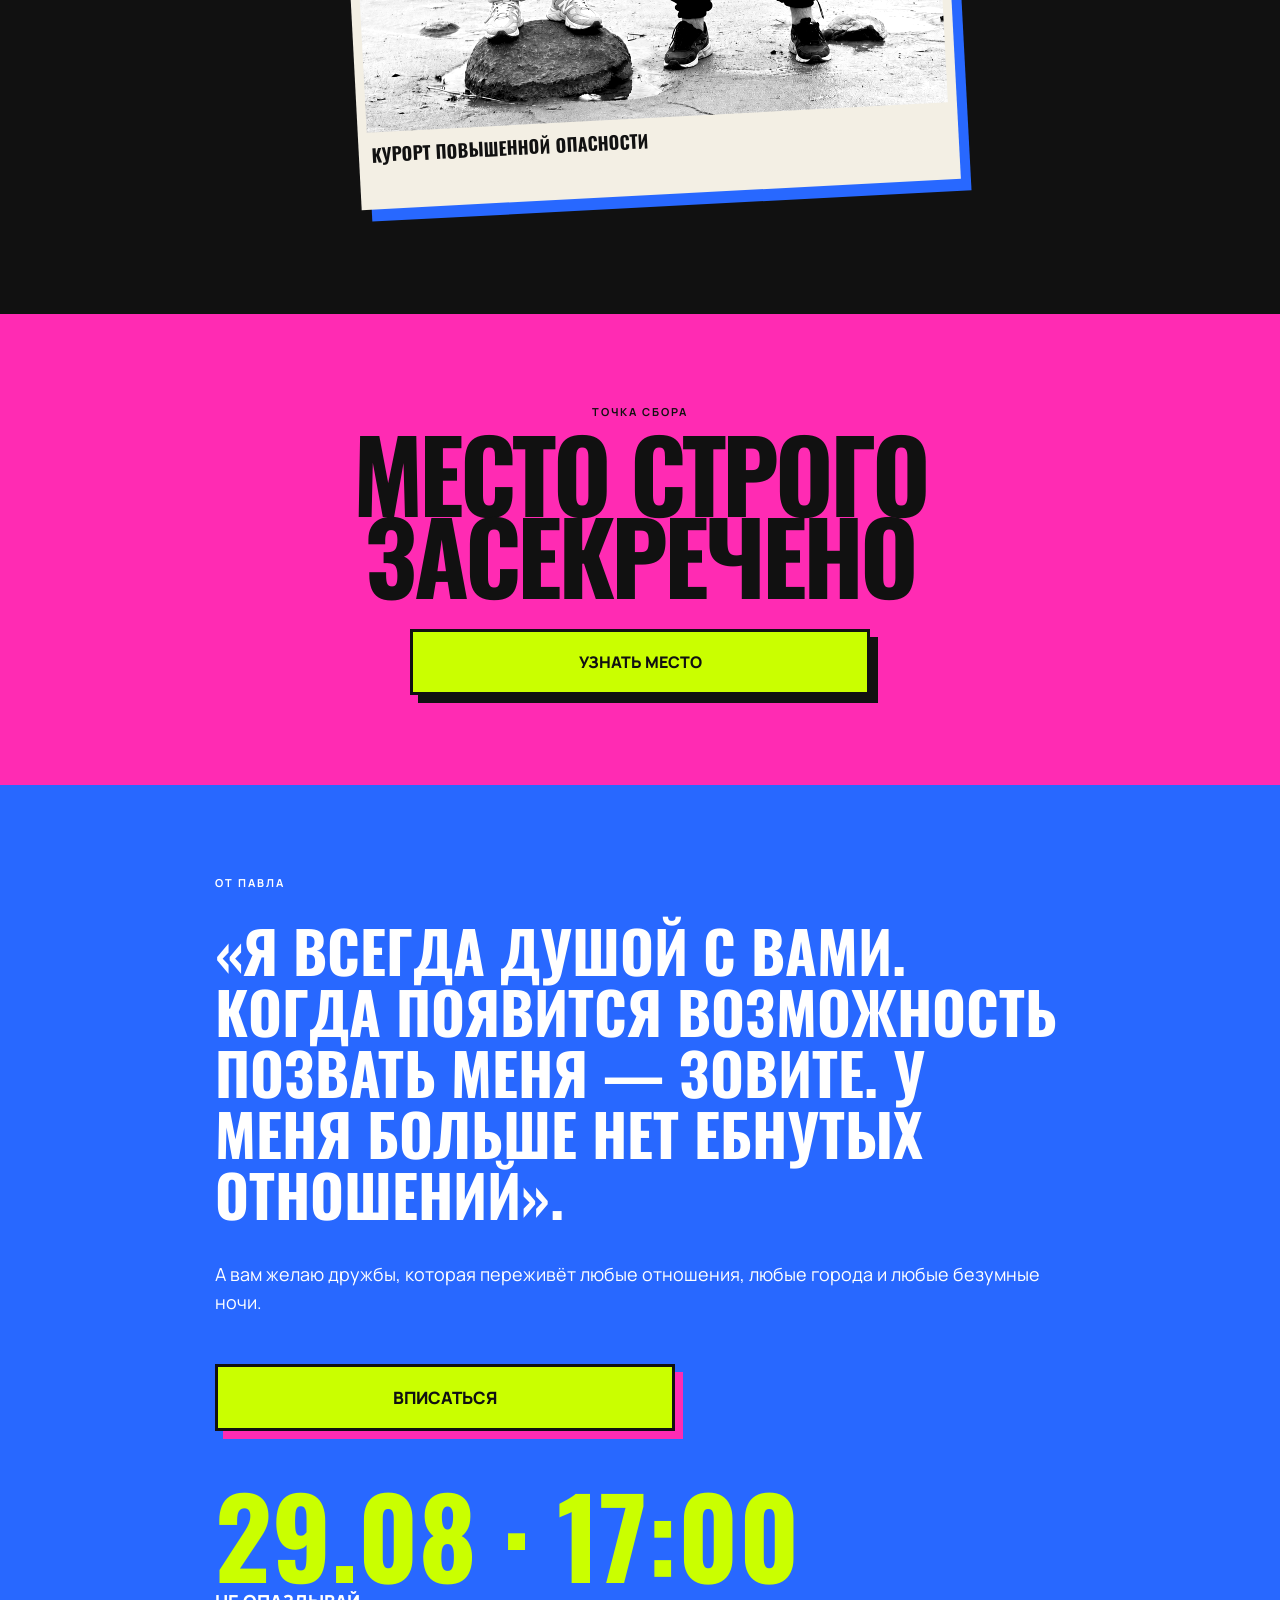
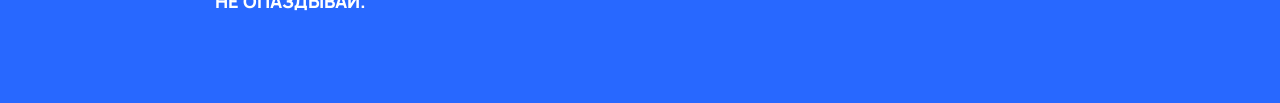
==== commit bc5888f4: "fix: remove church goat photo" ====
--- a/bachelor/index.html
+++ b/bachelor/index.html
@@ -75,7 +75,6 @@
 
     <section class="gallery reveal" aria-label="Наши истории">
       <p class="side-label">Доказательства</p>
-      <figure class="tilt left"><img src="./assets/goat-photo-06.png" alt="Козёл в путешествии"><figcaption>Дорога правильная</figcaption></figure>
       <figure class="tilt right blue"><img src="./assets/goat-photo-07.png" alt="Весёлый видеозвонок с козлом"><figcaption>Связь стабильная</figcaption></figure>
       <figure class="tilt left pink"><img src="./assets/goat-photo-08.png" alt="Два козла вечером"><figcaption>Режим ночной</figcaption></figure>
       <figure class="tilt right"><img src="./assets/goat-photo-09.png" alt="Портрет козла в очках"><figcaption>Жених спокоен</figcaption></figure>
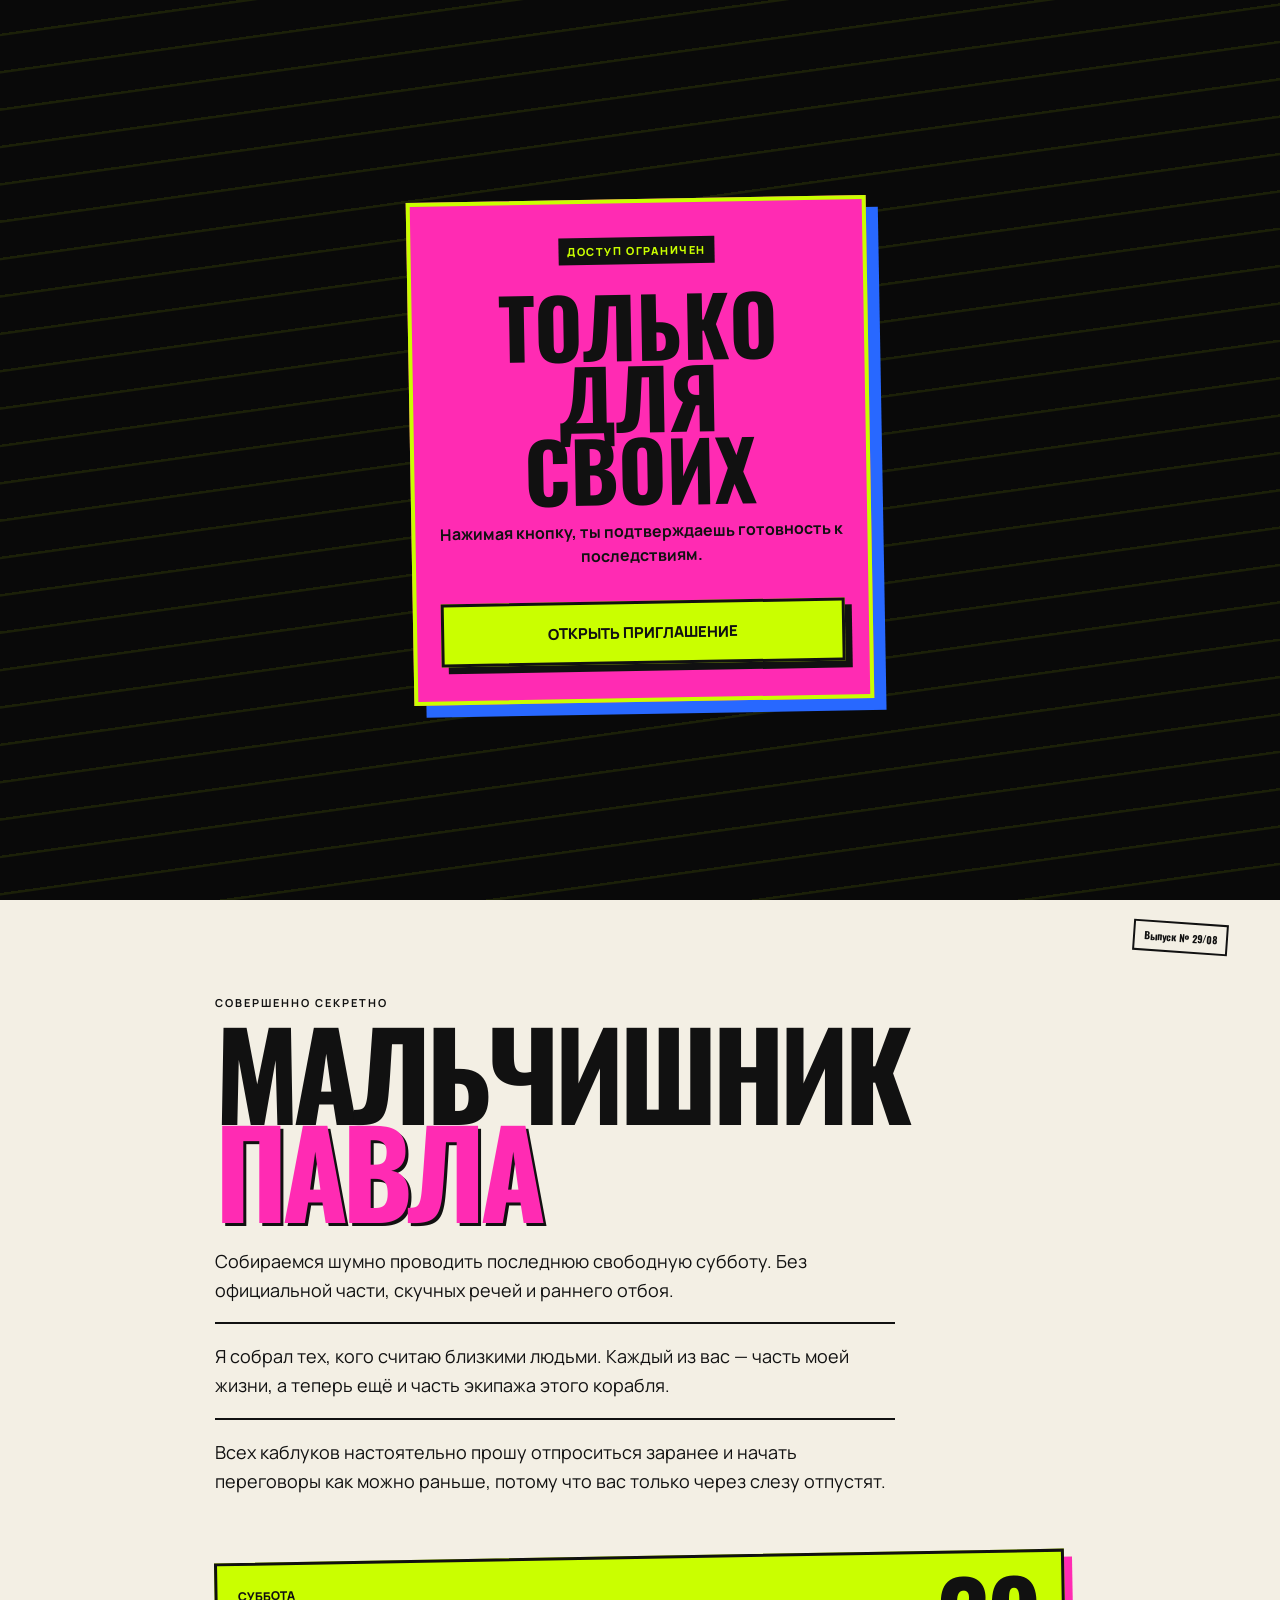
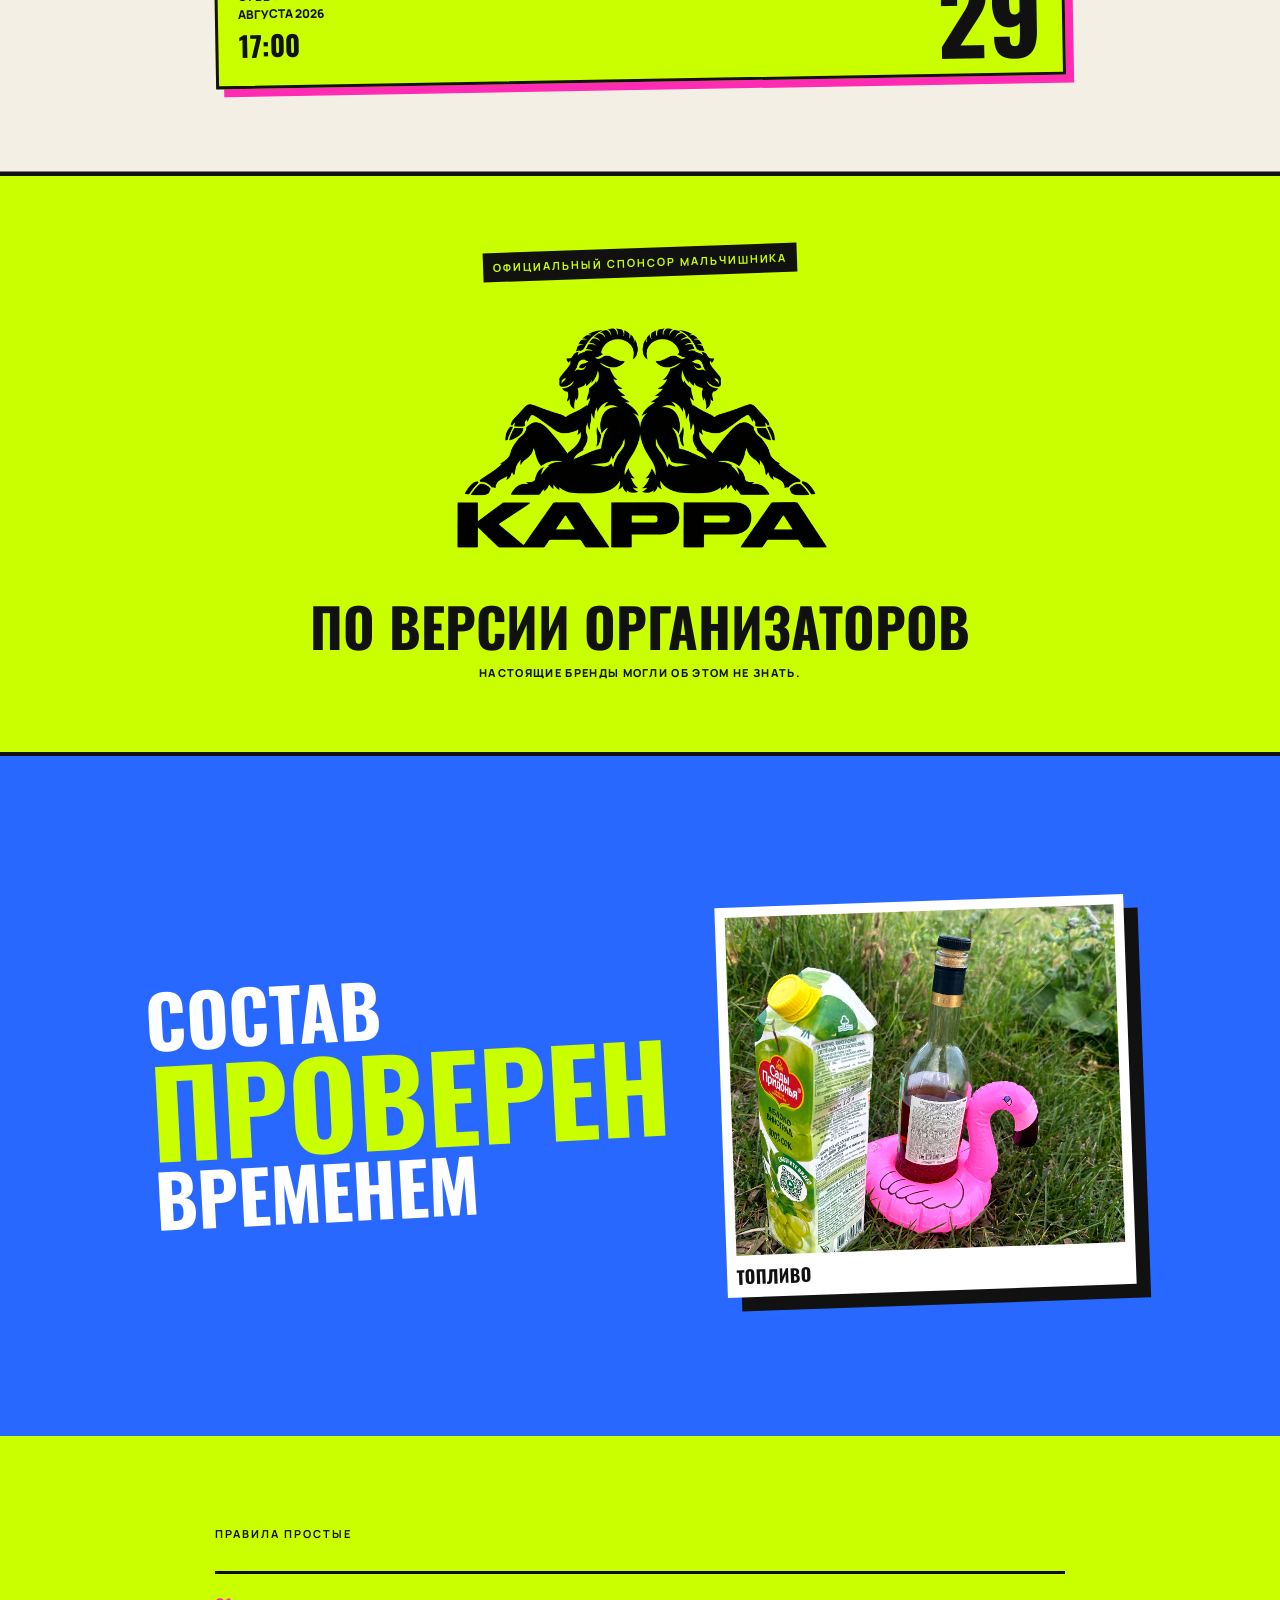
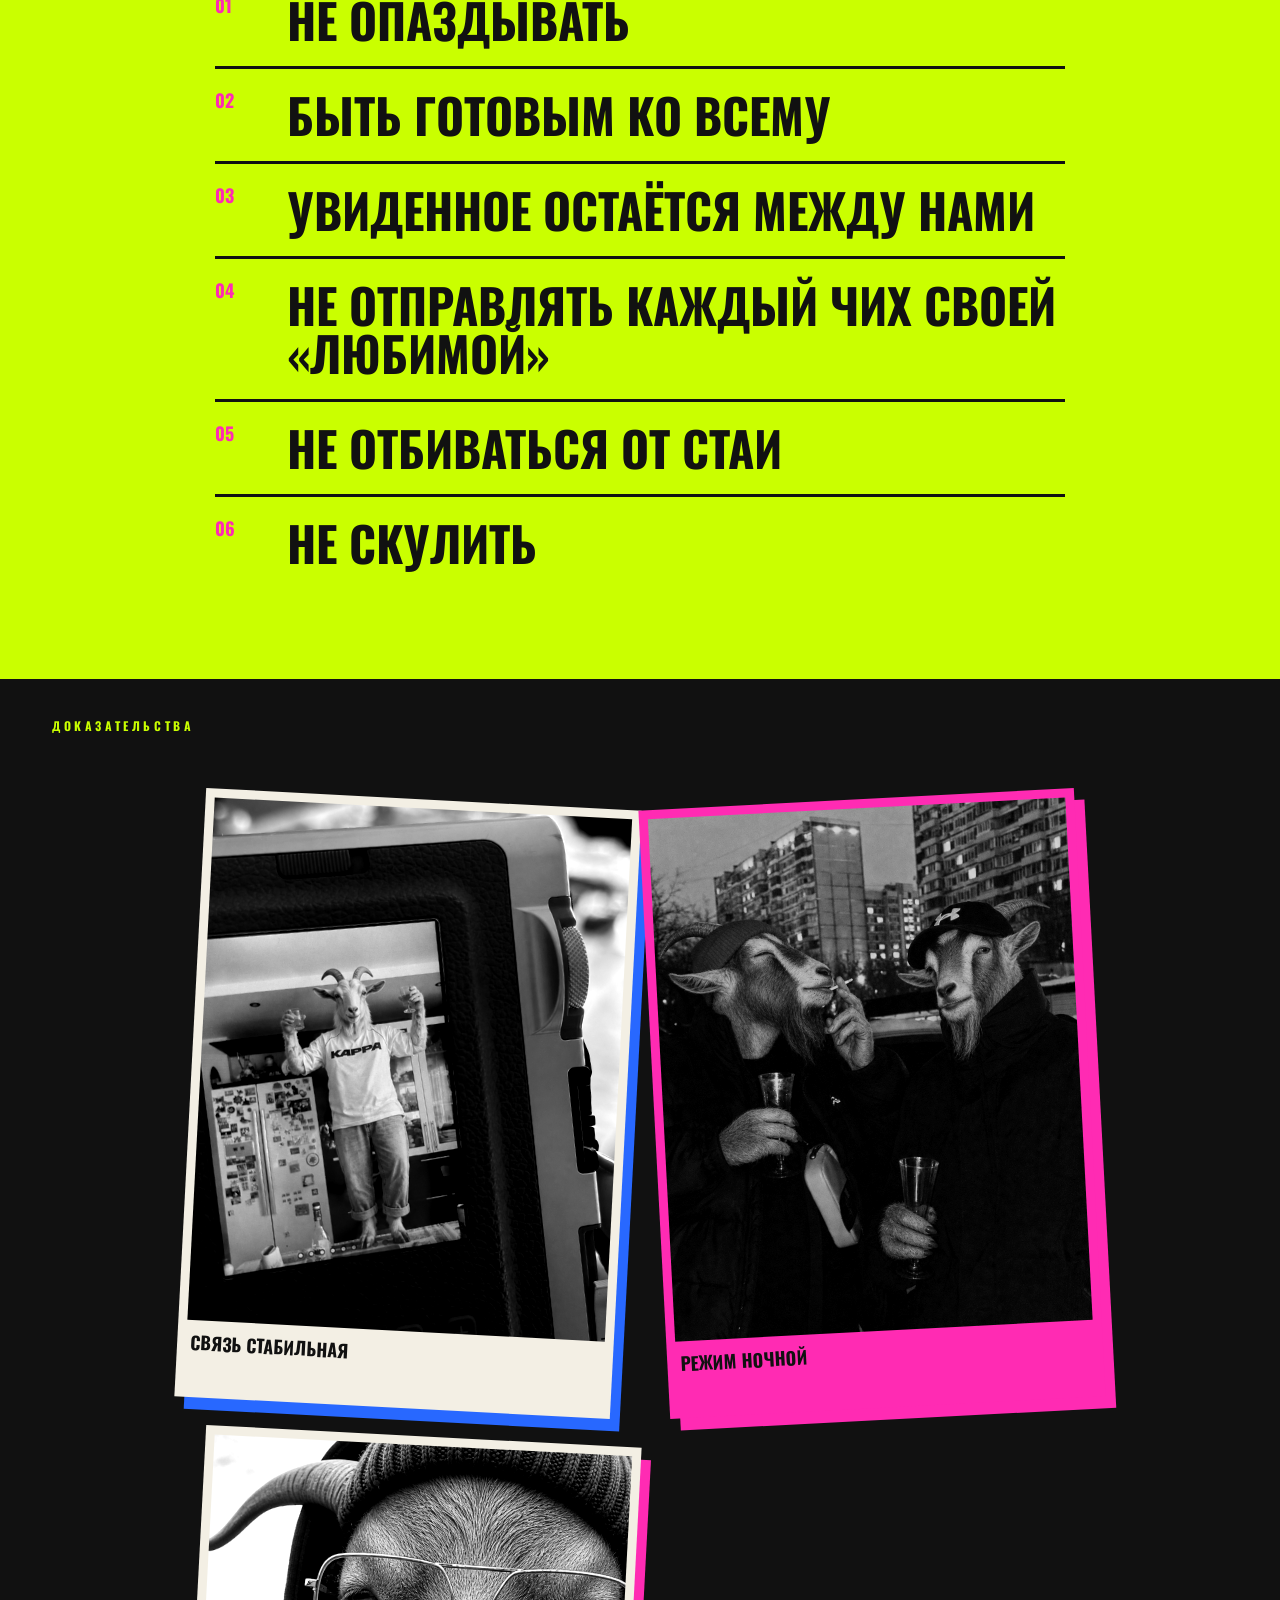
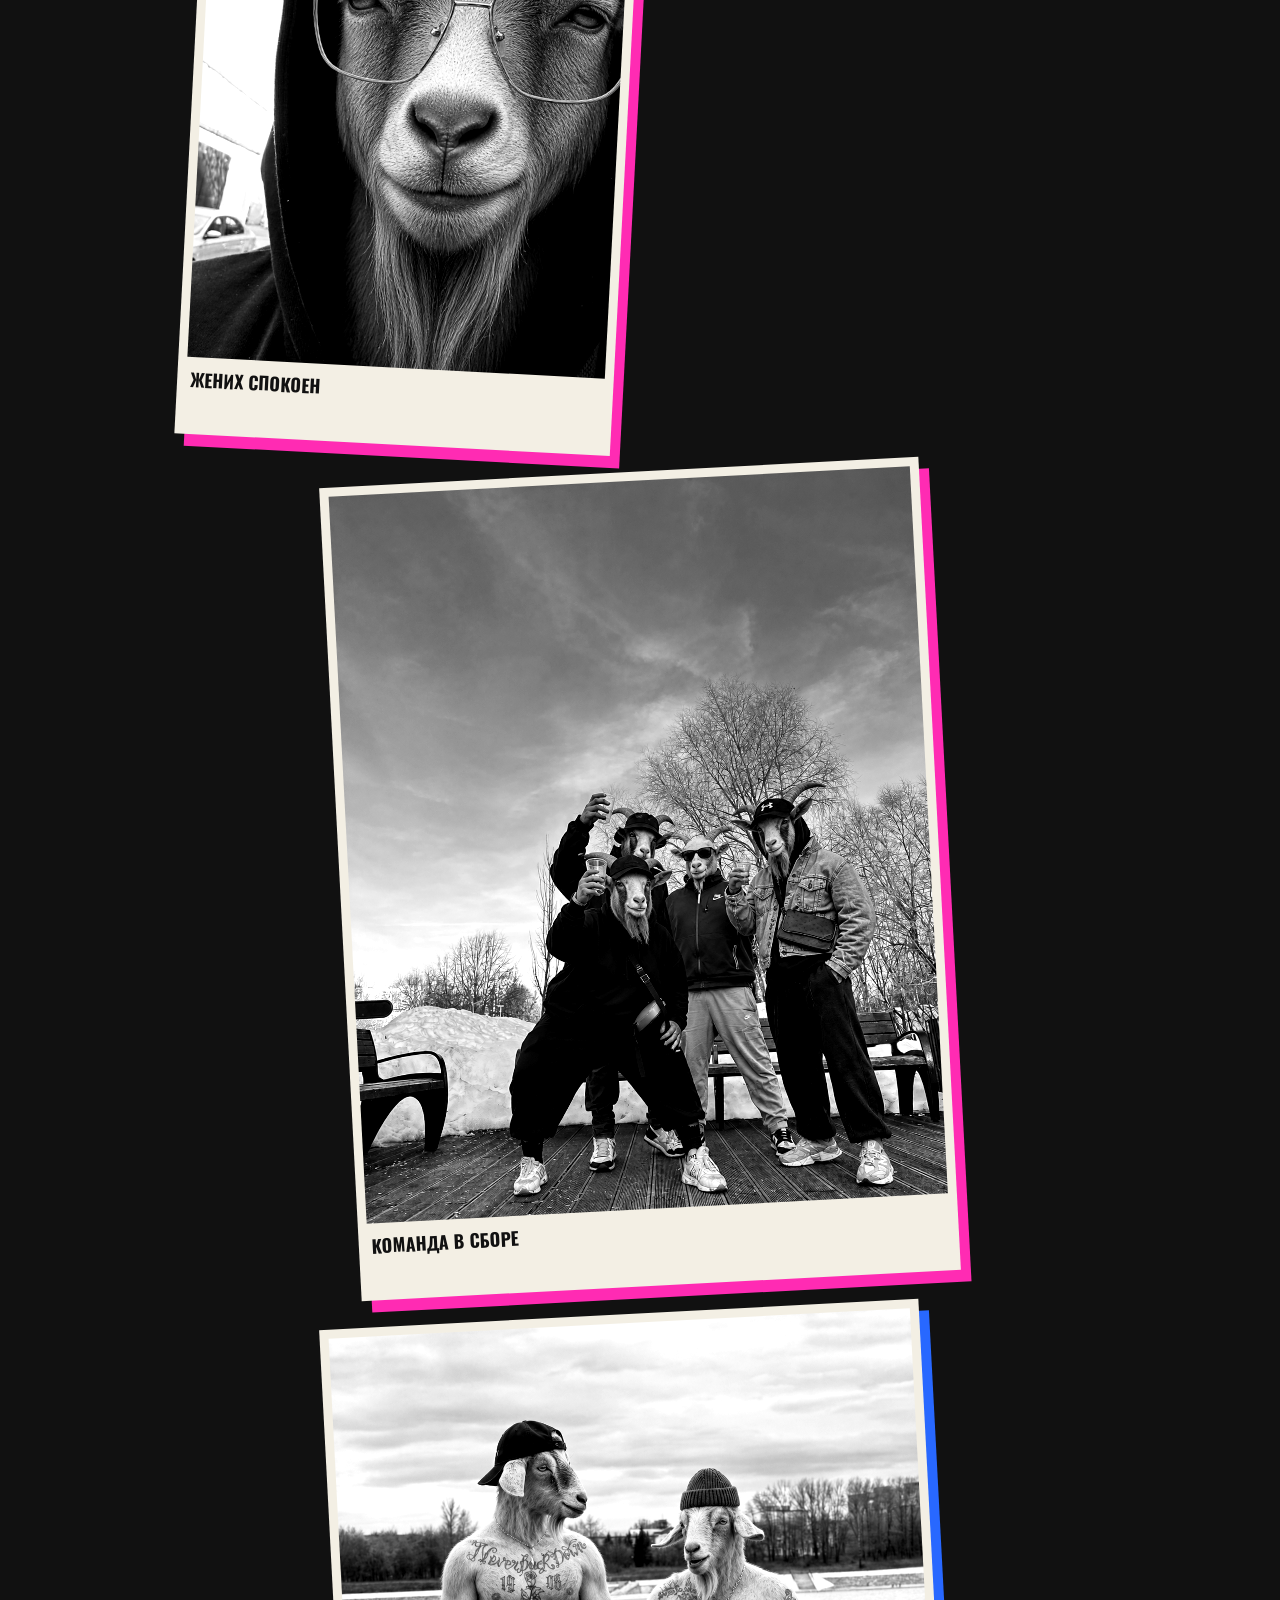
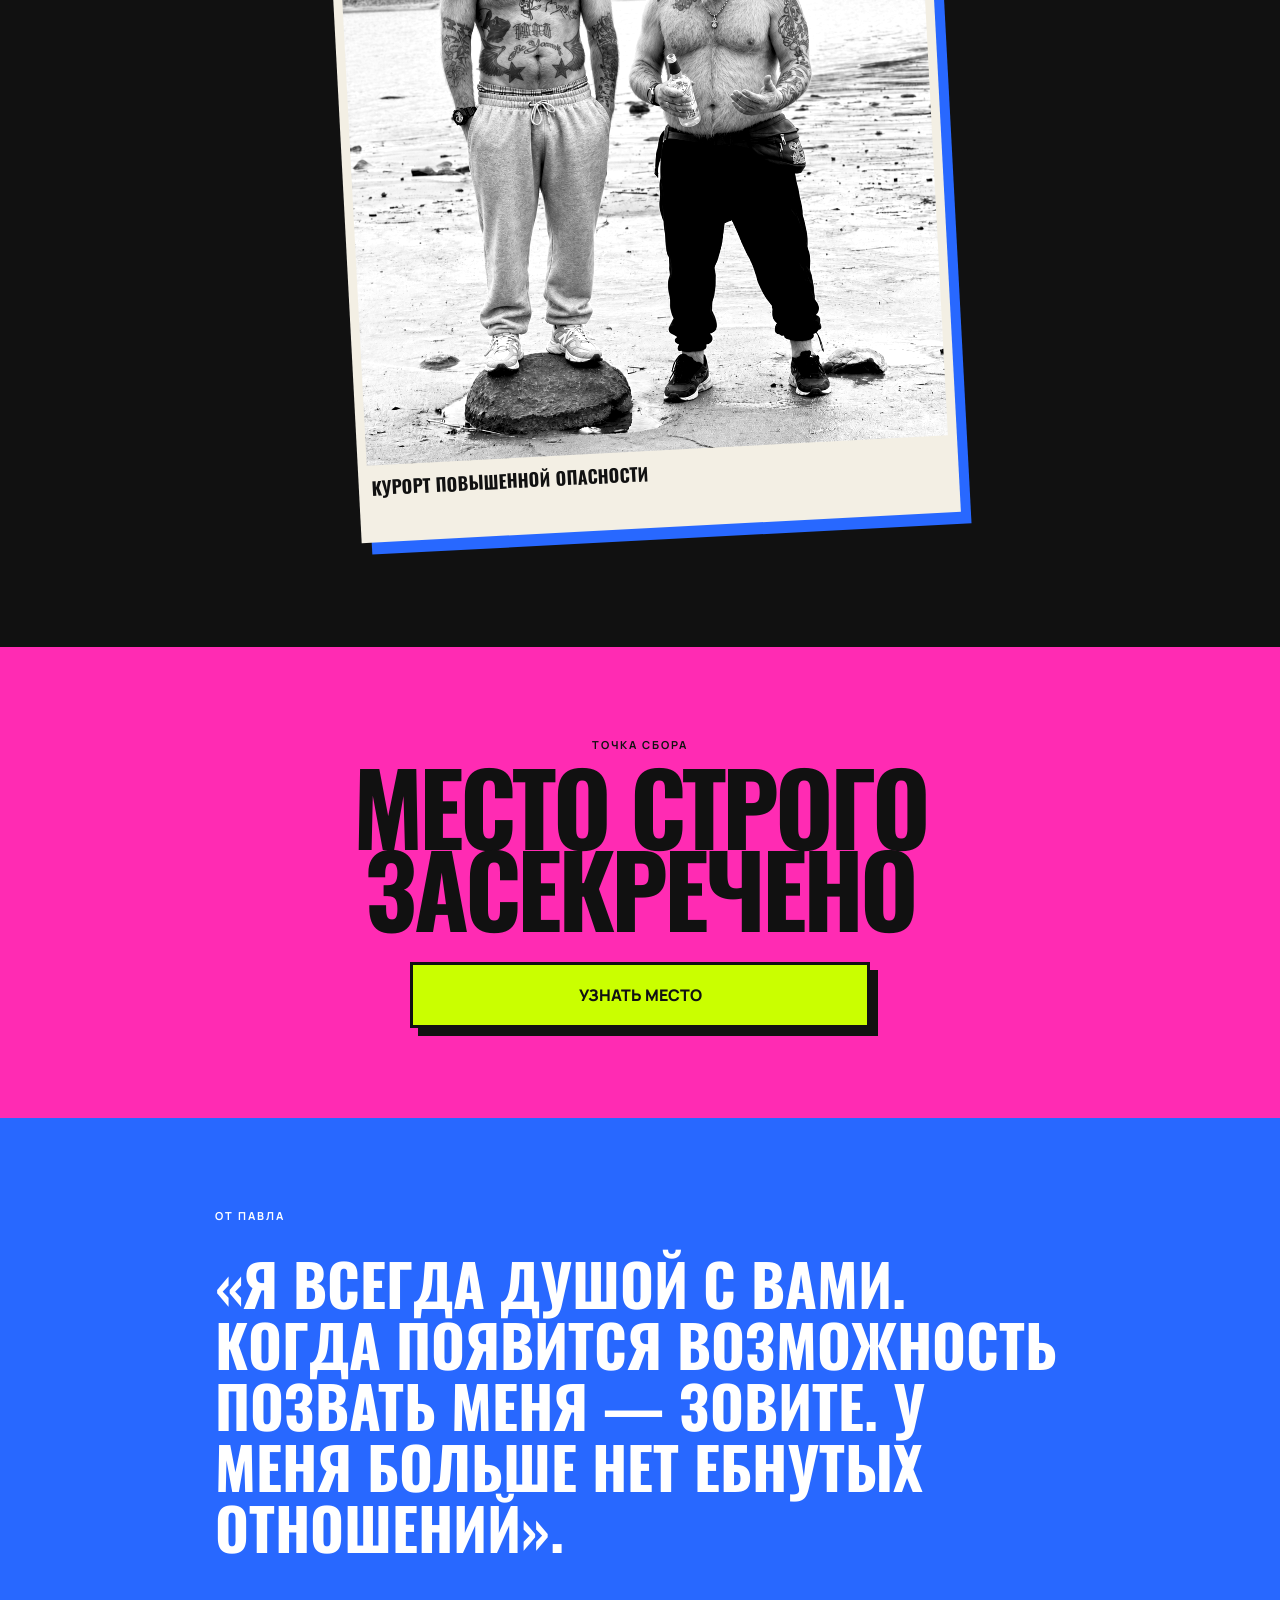
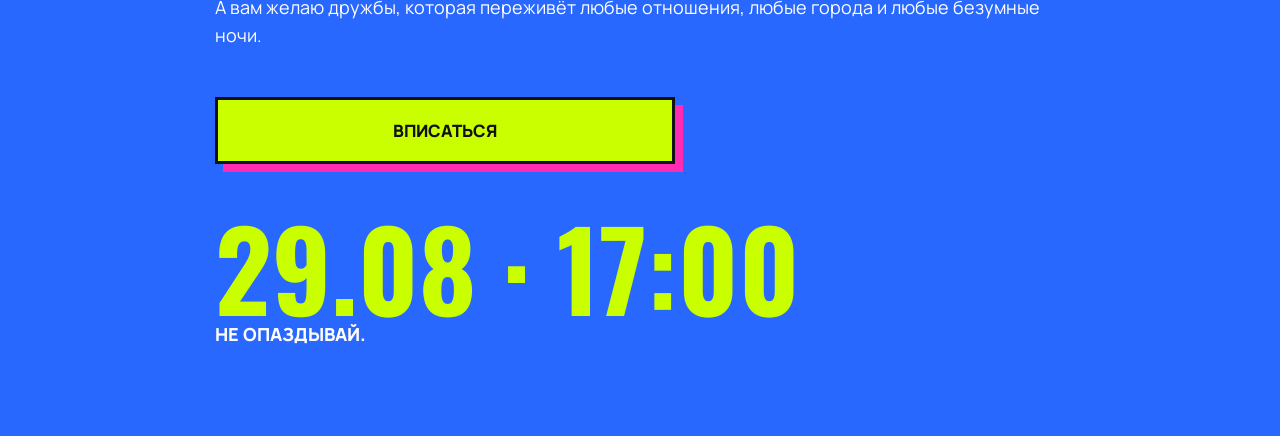
==== commit b2237442: "fix: fit mobile title and publish new rules" ====
--- a/bachelor/index.html
+++ b/bachelor/index.html
@@ -70,6 +70,9 @@
         <li><span>01</span>Не опаздывать</li>
         <li><span>02</span>Быть готовым ко всему</li>
         <li><span>03</span>Увиденное остаётся между нами</li>
+        <li><span>04</span>Не отправлять каждый чих своей «любимой»</li>
+        <li><span>05</span>Не отбиваться от стаи</li>
+        <li><span>06</span>Не скулить</li>
       </ol>
     </section>
 
--- a/bachelor/styles.css
+++ b/bachelor/styles.css
@@ -10,6 +10,7 @@
 @keyframes glitch-in{0%{clip-path:inset(45% 0 40%);transform:translateX(-12px)}30%{clip-path:inset(10% 0 65%);transform:translateX(10px)}60%{clip-path:inset(70% 0 5%);transform:translateX(-7px)}100%{clip-path:inset(0);transform:rotate(-1deg)}}
 @media(min-width:760px){.hero-copy{max-width:720px}.hero-photo{object-position:center 42%}.invite,.manifest,.location,.closing{padding-left:max(var(--pad),calc((100vw - 850px)/2));padding-right:max(var(--pad),calc((100vw - 850px)/2))}.gallery{grid-template-columns:repeat(2,minmax(0,1fr));padding-left:max(var(--pad),calc((100vw - 900px)/2));padding-right:max(var(--pad),calc((100vw - 900px)/2))}.tilt.group{grid-column:1/-1;max-width:600px;justify-self:center}.kinetic{display:grid;grid-template-columns:1fr 1fr;align-items:center;gap:50px;padding-left:max(var(--pad),calc((100vw - 980px)/2));padding-right:max(var(--pad),calc((100vw - 980px)/2))}.filmstrip{margin:0}}
 @media(prefers-reduced-motion:reduce){html{scroll-behavior:auto}.reveal{opacity:1;transform:none;transition:none}.frame{transition:none}.classified.is-revealed{animation:none}}
+@media(max-width:420px){.invite h2{font-size:17vw}}
 .music-button{position:fixed;z-index:30;top:max(14px,env(safe-area-inset-top));right:14px;min-width:92px;padding:12px 14px;border:2px solid #111;border-radius:0;background:var(--acid);color:#111;box-shadow:5px 5px 0 var(--pink);font:800 12px Manrope,sans-serif;text-align:center;text-transform:uppercase;cursor:pointer}.music-button:active{transform:translate(3px,3px);box-shadow:2px 2px 0 var(--pink)}
 .entry-gate{position:fixed;inset:0;z-index:100;display:grid;place-items:center;padding:24px;background:#090909;color:#fff;transition:opacity .4s,transform .4s}.entry-gate:before{content:"";position:absolute;inset:0;background:repeating-linear-gradient(-8deg,transparent 0 34px,#caff0018 35px 37px);pointer-events:none}.entry-gate.is-opening{opacity:0;transform:scale(1.08)}.entry-gate-inner{position:relative;width:min(100%,460px);padding:34px 24px;background:var(--pink);color:#111;border:4px solid var(--acid);box-shadow:12px 12px 0 var(--blue);text-align:center;transform:rotate(-1deg)}.entry-gate span{display:inline-block;padding:6px 9px;background:#111;color:var(--acid);font:800 11px Manrope,sans-serif;text-transform:uppercase;letter-spacing:.14em}.entry-gate strong{display:block;margin:24px 0 16px;font:700 clamp(48px,16vw,82px)/.88 Oswald,sans-serif;text-transform:uppercase}.entry-gate p{font-weight:700;line-height:1.45}.entry-gate button{width:100%;margin-top:18px;padding:18px;border:3px solid #111;background:var(--acid);color:#111;box-shadow:7px 7px 0 #111;font:800 15px Manrope,sans-serif;text-align:center;text-transform:uppercase;cursor:pointer}
 .invite-copy{max-width:680px;margin-top:28px;font-size:18px;line-height:1.6}.invite-copy p{margin:0;padding:18px 0;border-top:2px solid #111}.invite-copy p:first-child{border-top:0;padding-top:0}
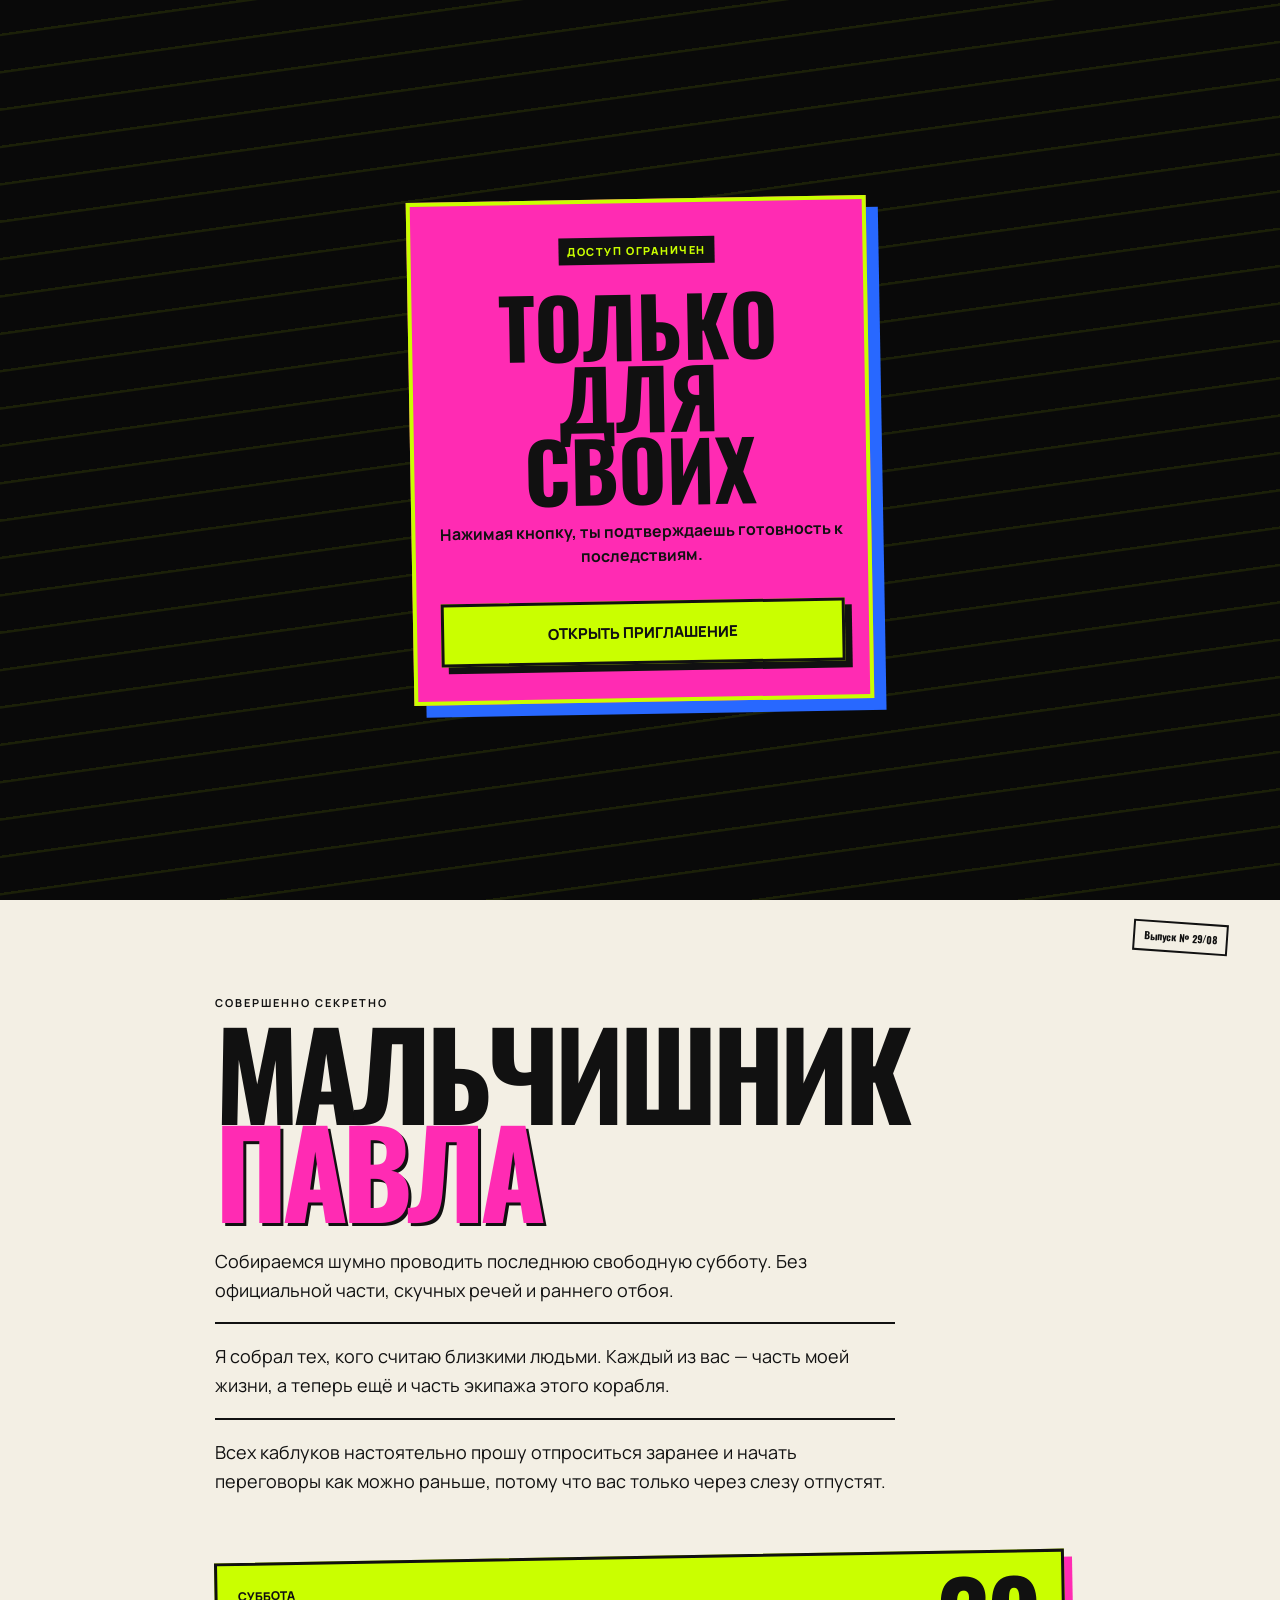
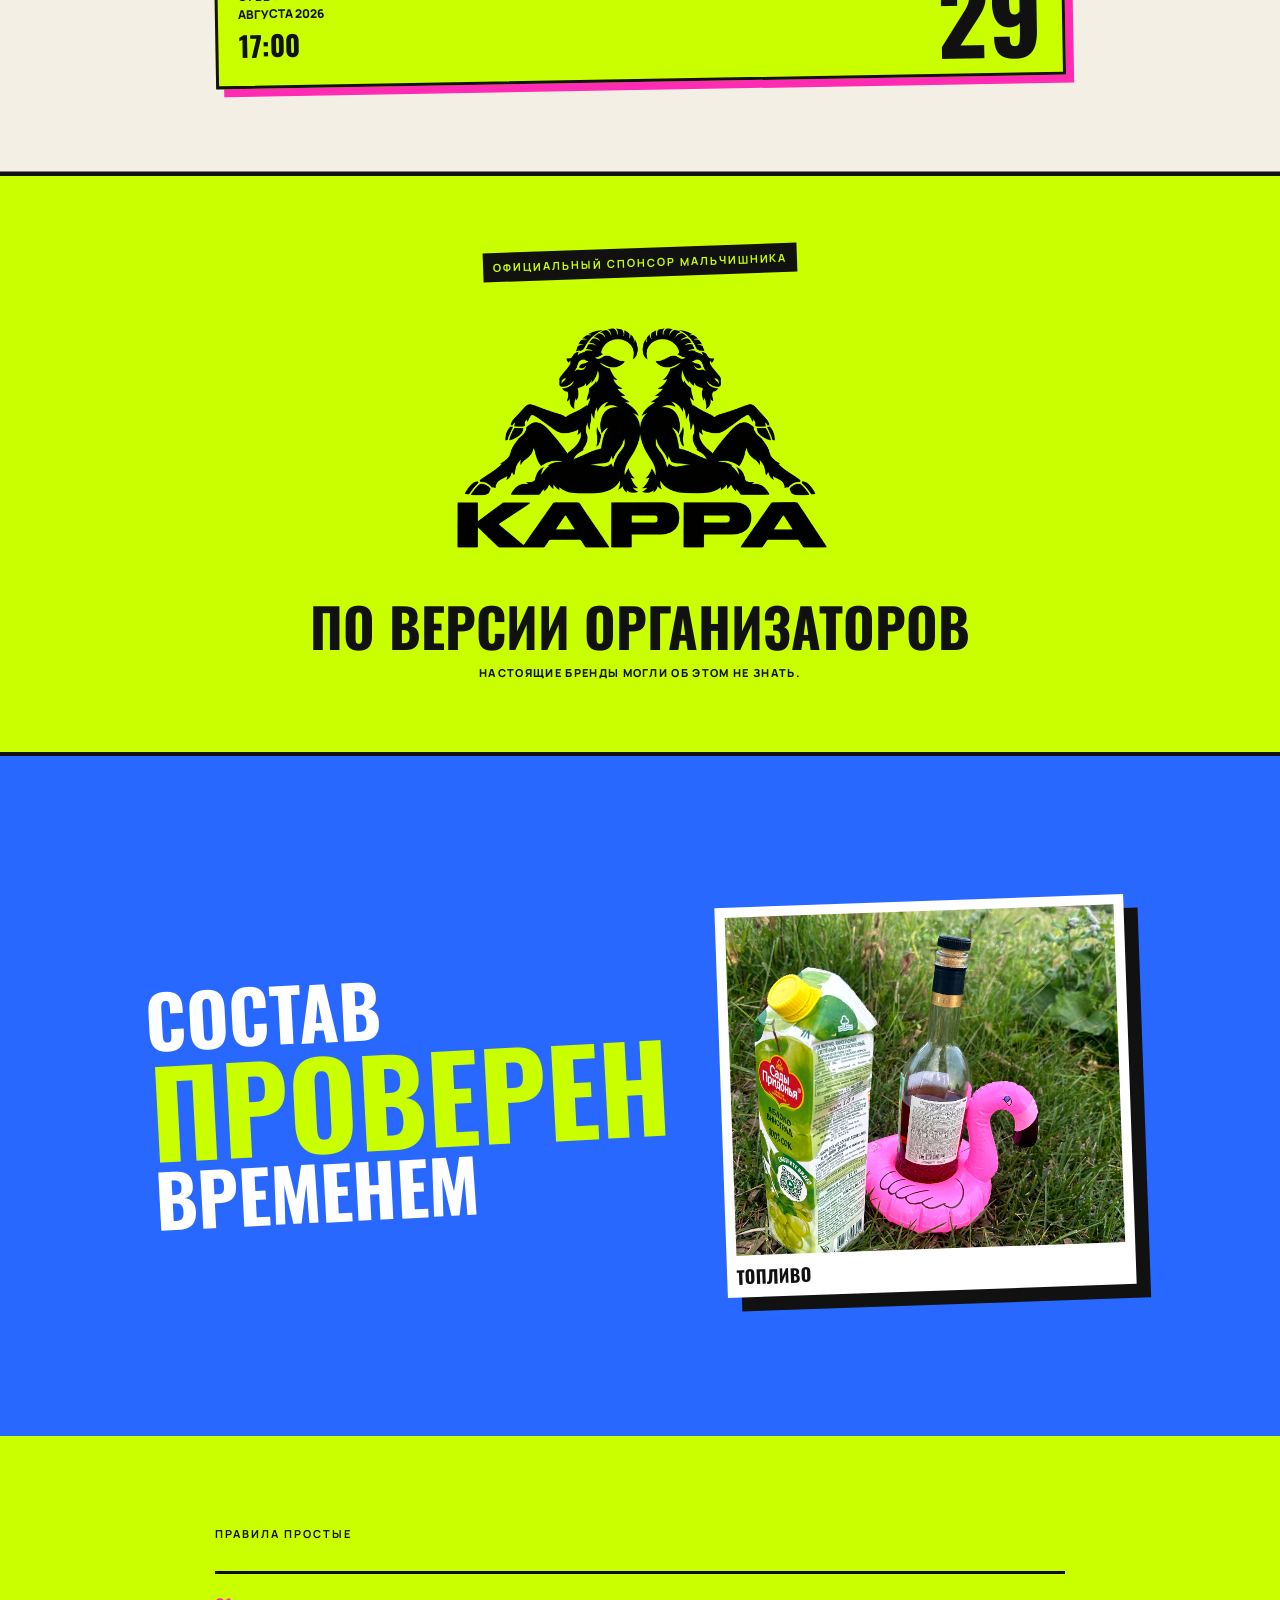
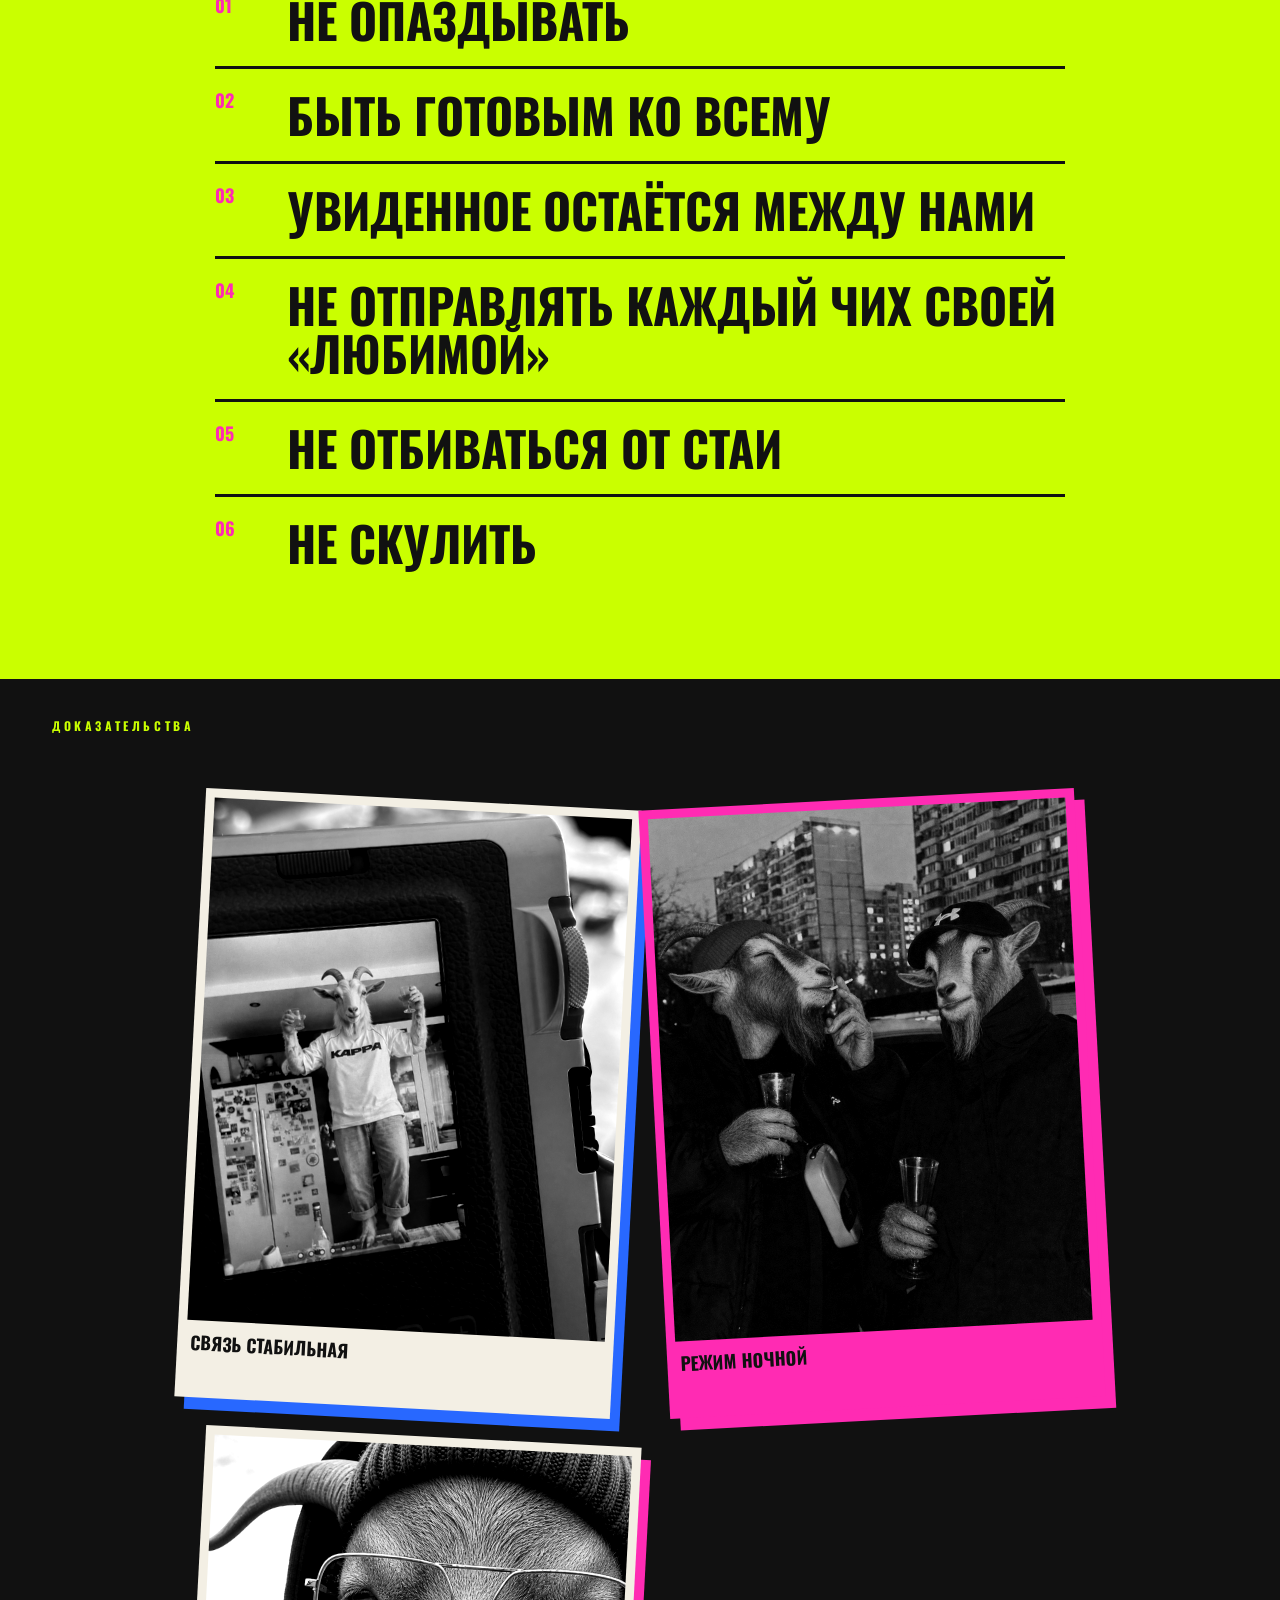
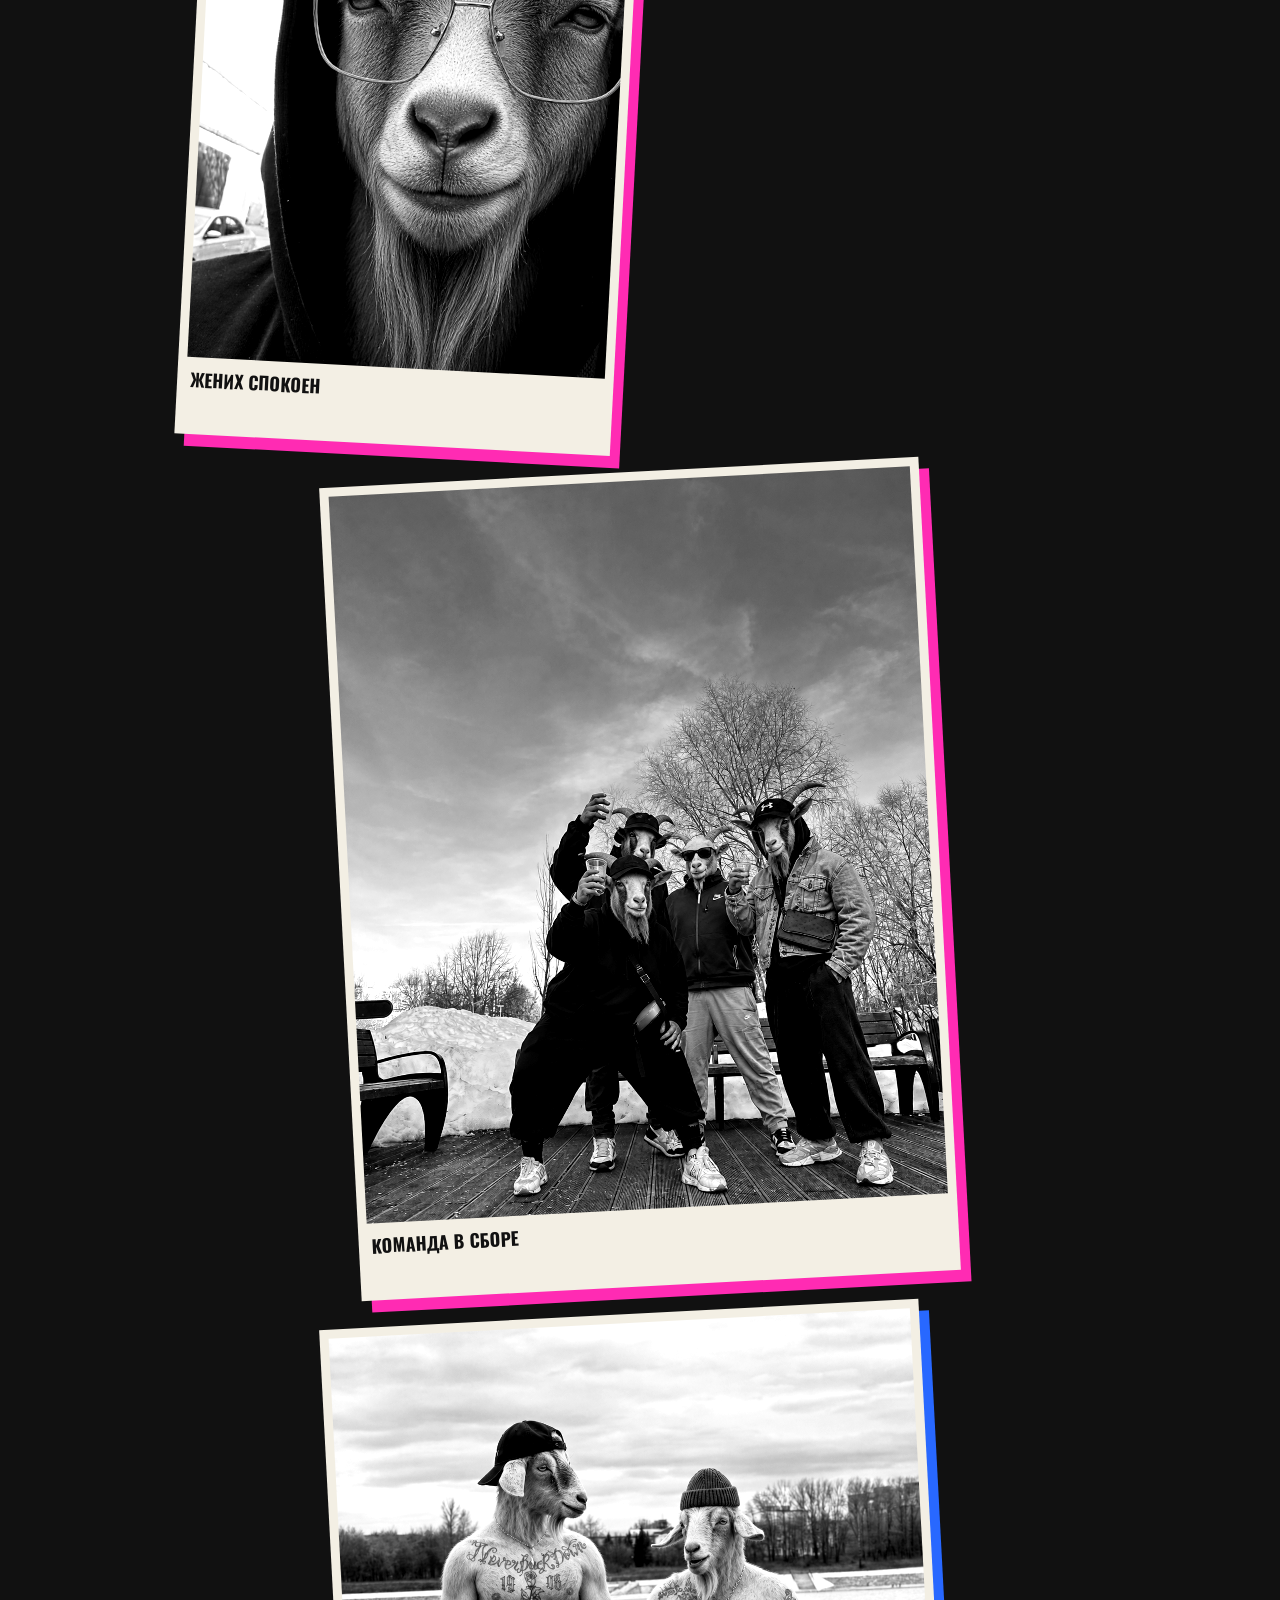
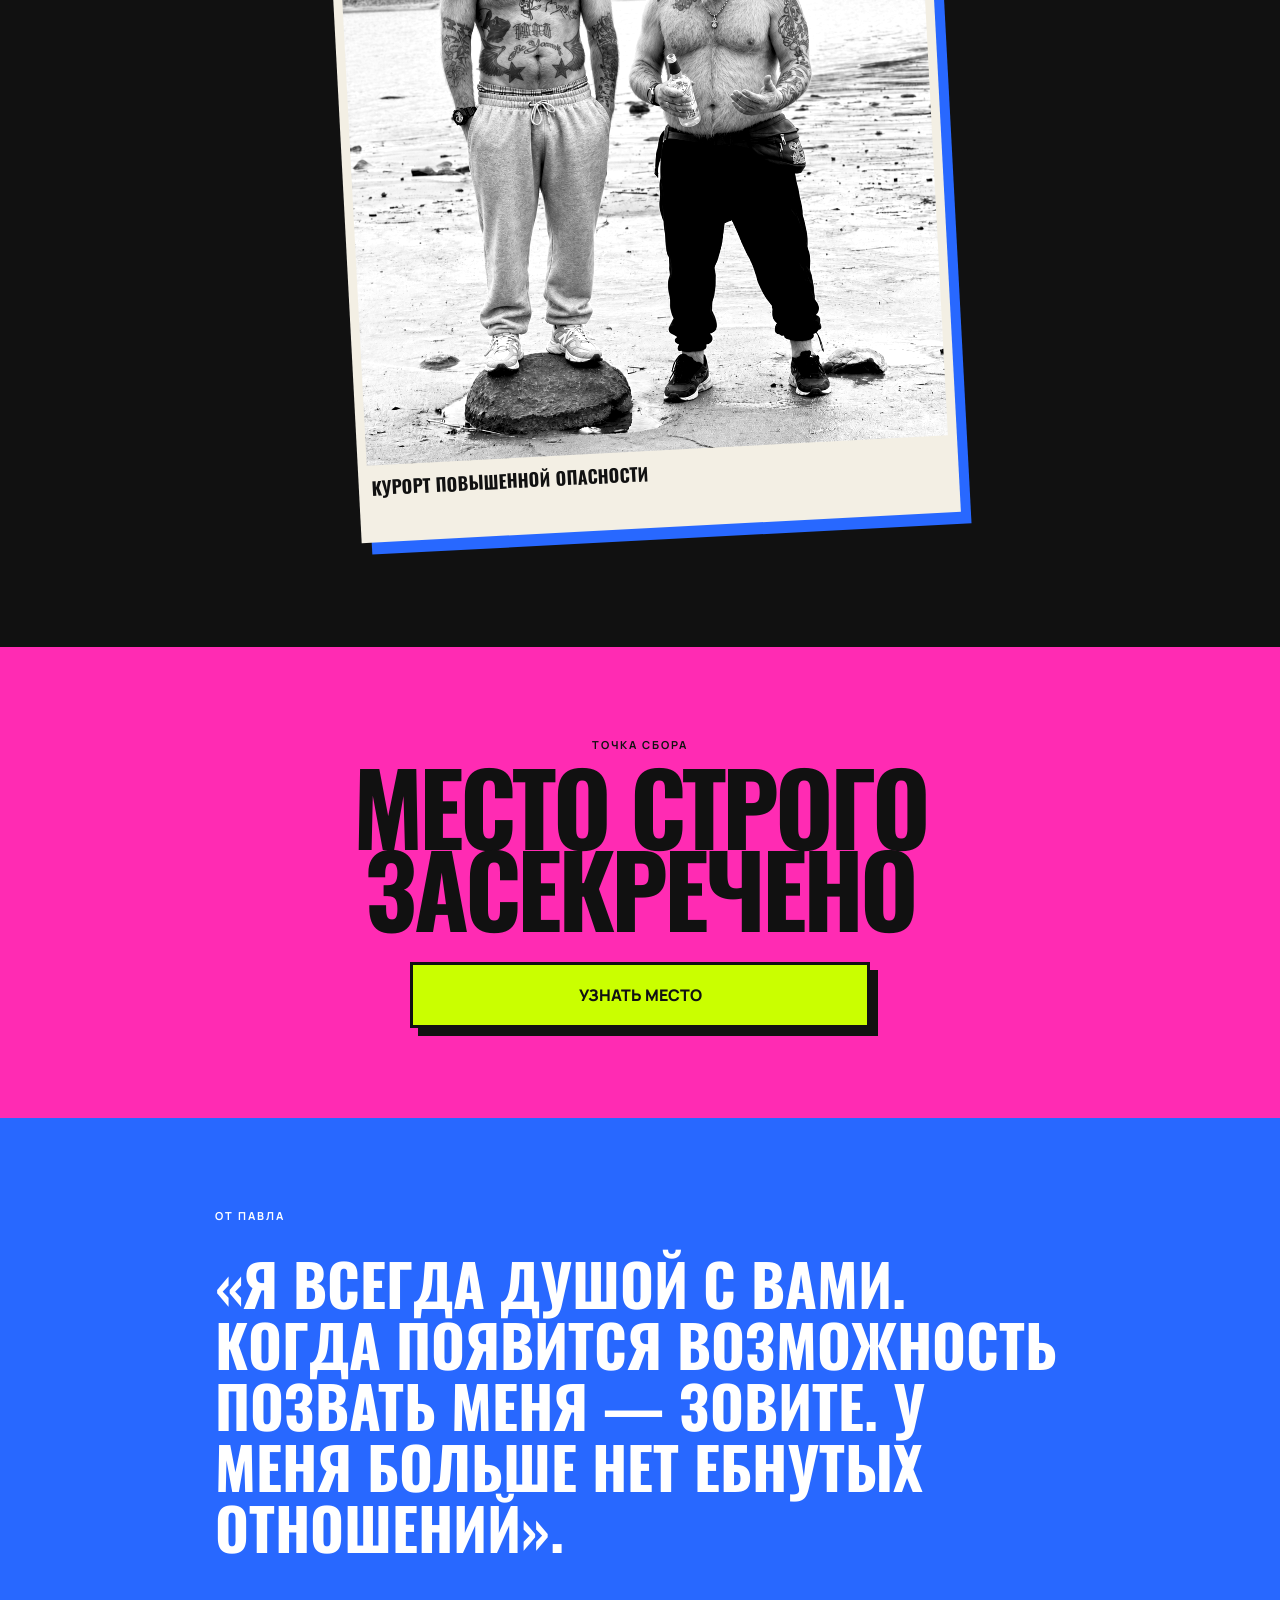
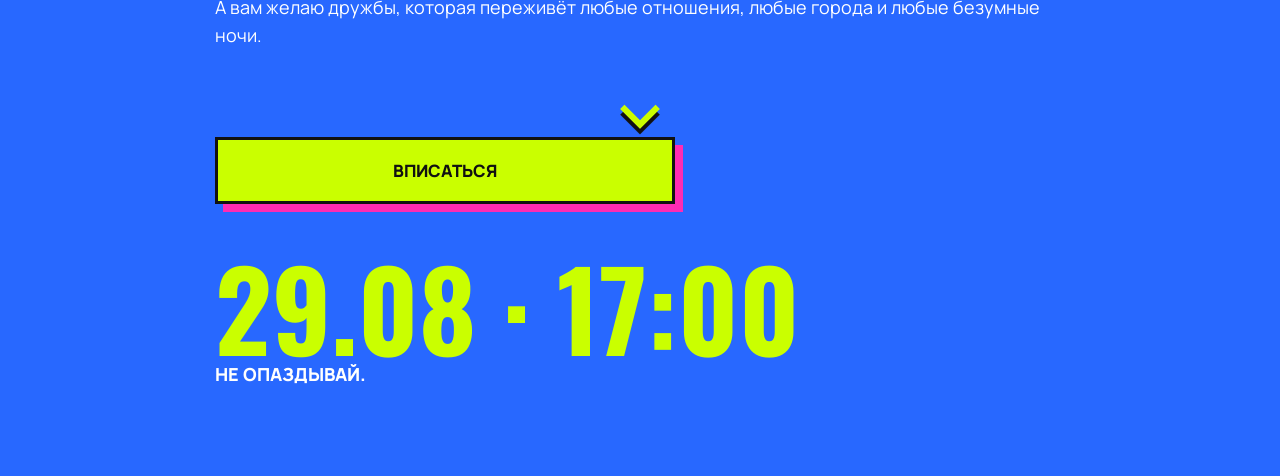
==== commit 07a7d567: "fix: publish mobile title and CTA arrow" ====
--- a/bachelor/index.html
+++ b/bachelor/index.html
@@ -103,6 +103,7 @@
       <p class="eyebrow">От Павла</p>
       <blockquote>«Я всегда душой с вами. Когда появится возможность позвать меня — зовите. У меня больше нет ебнутых отношений».</blockquote>
       <p>А вам желаю дружбы, которая переживёт любые отношения, любые города и любые безумные ночи.</p>
+      <span class="join-arrow" aria-hidden="true"></span>
       <a class="join-button" href="https://t.me/+l9fLskbiTc8yMTli" target="_blank" rel="noopener noreferrer">Вписаться</a>
       <strong>29.08 · 17:00</strong>
       <span>Не опаздывай.</span>
--- a/bachelor/styles.css
+++ b/bachelor/styles.css
@@ -10,7 +10,8 @@
 @keyframes glitch-in{0%{clip-path:inset(45% 0 40%);transform:translateX(-12px)}30%{clip-path:inset(10% 0 65%);transform:translateX(10px)}60%{clip-path:inset(70% 0 5%);transform:translateX(-7px)}100%{clip-path:inset(0);transform:rotate(-1deg)}}
 @media(min-width:760px){.hero-copy{max-width:720px}.hero-photo{object-position:center 42%}.invite,.manifest,.location,.closing{padding-left:max(var(--pad),calc((100vw - 850px)/2));padding-right:max(var(--pad),calc((100vw - 850px)/2))}.gallery{grid-template-columns:repeat(2,minmax(0,1fr));padding-left:max(var(--pad),calc((100vw - 900px)/2));padding-right:max(var(--pad),calc((100vw - 900px)/2))}.tilt.group{grid-column:1/-1;max-width:600px;justify-self:center}.kinetic{display:grid;grid-template-columns:1fr 1fr;align-items:center;gap:50px;padding-left:max(var(--pad),calc((100vw - 980px)/2));padding-right:max(var(--pad),calc((100vw - 980px)/2))}.filmstrip{margin:0}}
 @media(prefers-reduced-motion:reduce){html{scroll-behavior:auto}.reveal{opacity:1;transform:none;transition:none}.frame{transition:none}.classified.is-revealed{animation:none}}
-@media(max-width:420px){.invite h2{font-size:17vw}}
+@media(max-width:420px){.invite h2{font-size:14vw;letter-spacing:-.07em;white-space:nowrap}.invite h2 span{display:block;white-space:normal}}
+.join-arrow{display:block;width:28px;height:28px;margin:28px auto -16px;border-right:6px solid var(--acid);border-bottom:6px solid var(--acid);transform:rotate(45deg);filter:drop-shadow(4px 4px 0 #111);animation:join-arrow-blink .85s ease-in-out infinite}@keyframes join-arrow-blink{0%,100%{opacity:.25;transform:translateY(-6px) rotate(45deg)}50%{opacity:1;transform:translateY(5px) rotate(45deg)}}
 .music-button{position:fixed;z-index:30;top:max(14px,env(safe-area-inset-top));right:14px;min-width:92px;padding:12px 14px;border:2px solid #111;border-radius:0;background:var(--acid);color:#111;box-shadow:5px 5px 0 var(--pink);font:800 12px Manrope,sans-serif;text-align:center;text-transform:uppercase;cursor:pointer}.music-button:active{transform:translate(3px,3px);box-shadow:2px 2px 0 var(--pink)}
 .entry-gate{position:fixed;inset:0;z-index:100;display:grid;place-items:center;padding:24px;background:#090909;color:#fff;transition:opacity .4s,transform .4s}.entry-gate:before{content:"";position:absolute;inset:0;background:repeating-linear-gradient(-8deg,transparent 0 34px,#caff0018 35px 37px);pointer-events:none}.entry-gate.is-opening{opacity:0;transform:scale(1.08)}.entry-gate-inner{position:relative;width:min(100%,460px);padding:34px 24px;background:var(--pink);color:#111;border:4px solid var(--acid);box-shadow:12px 12px 0 var(--blue);text-align:center;transform:rotate(-1deg)}.entry-gate span{display:inline-block;padding:6px 9px;background:#111;color:var(--acid);font:800 11px Manrope,sans-serif;text-transform:uppercase;letter-spacing:.14em}.entry-gate strong{display:block;margin:24px 0 16px;font:700 clamp(48px,16vw,82px)/.88 Oswald,sans-serif;text-transform:uppercase}.entry-gate p{font-weight:700;line-height:1.45}.entry-gate button{width:100%;margin-top:18px;padding:18px;border:3px solid #111;background:var(--acid);color:#111;box-shadow:7px 7px 0 #111;font:800 15px Manrope,sans-serif;text-align:center;text-transform:uppercase;cursor:pointer}
 .invite-copy{max-width:680px;margin-top:28px;font-size:18px;line-height:1.6}.invite-copy p{margin:0;padding:18px 0;border-top:2px solid #111}.invite-copy p:first-child{border-top:0;padding-top:0}
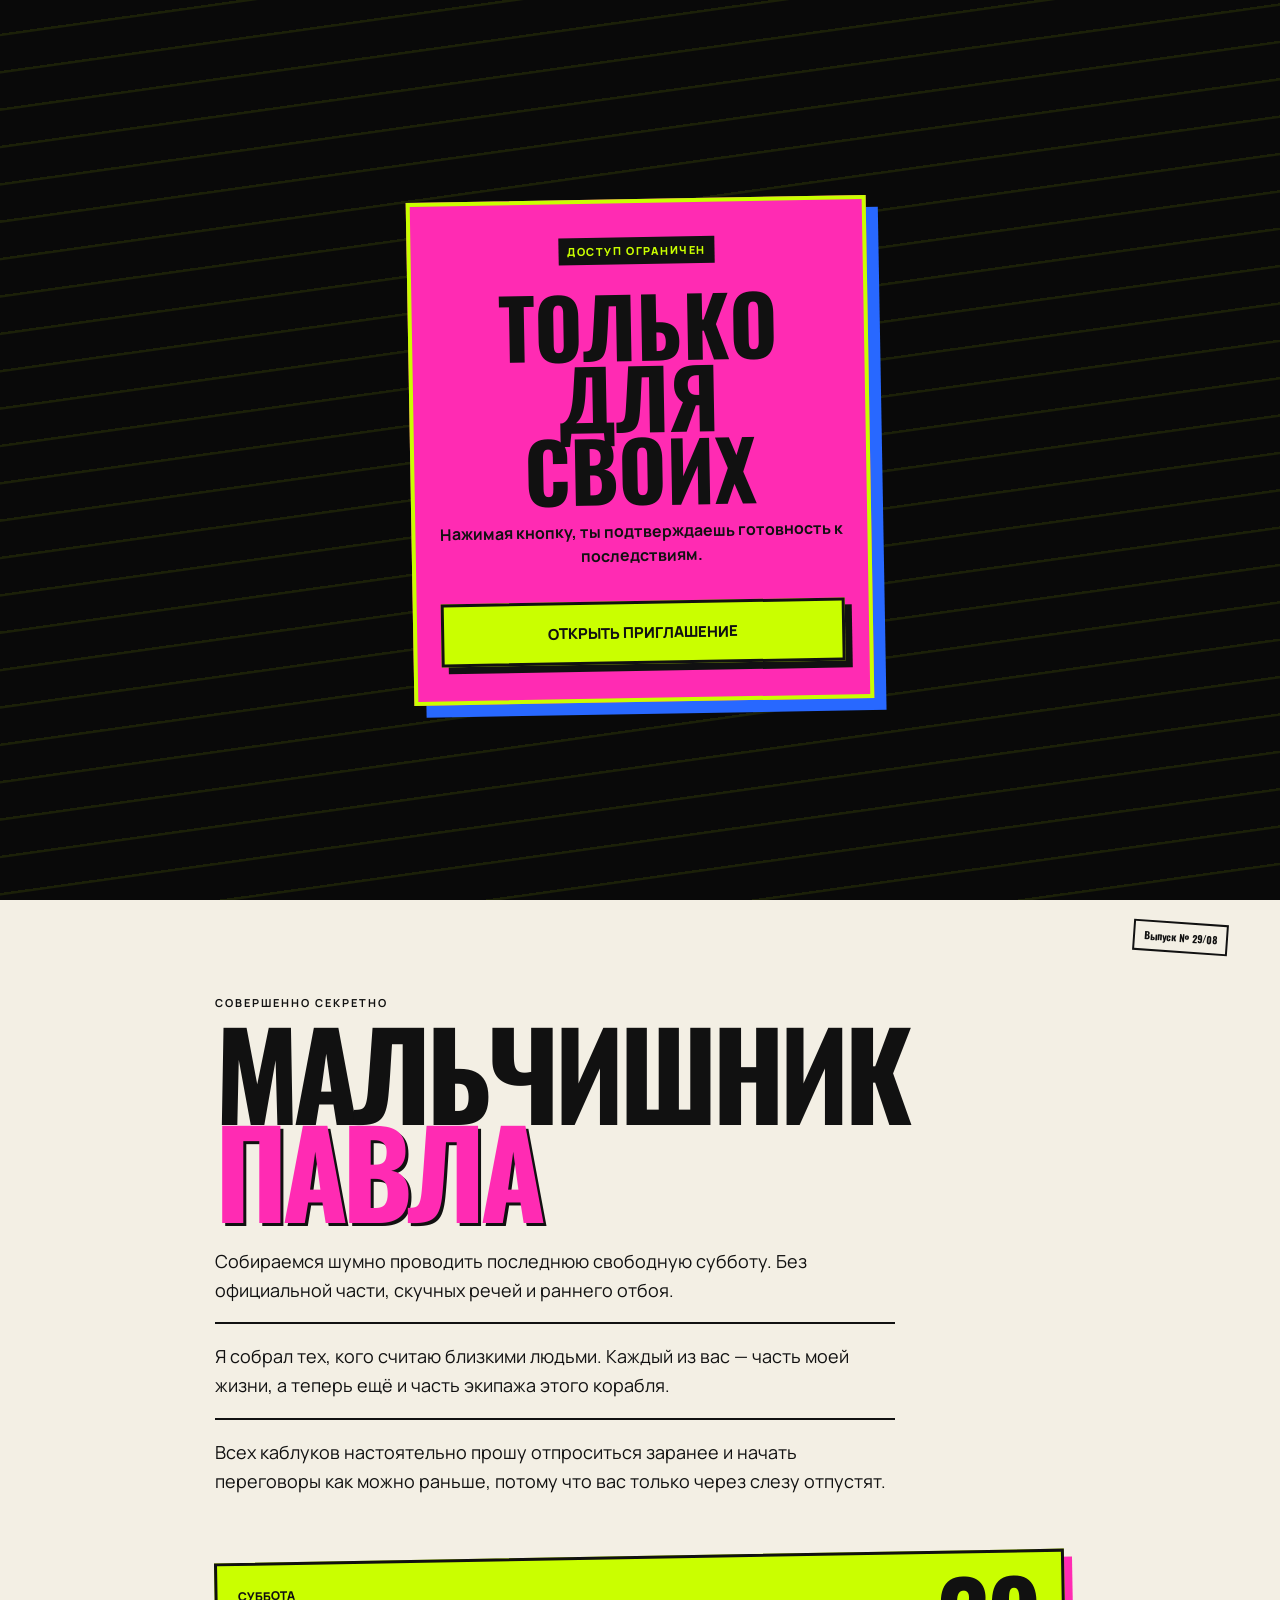
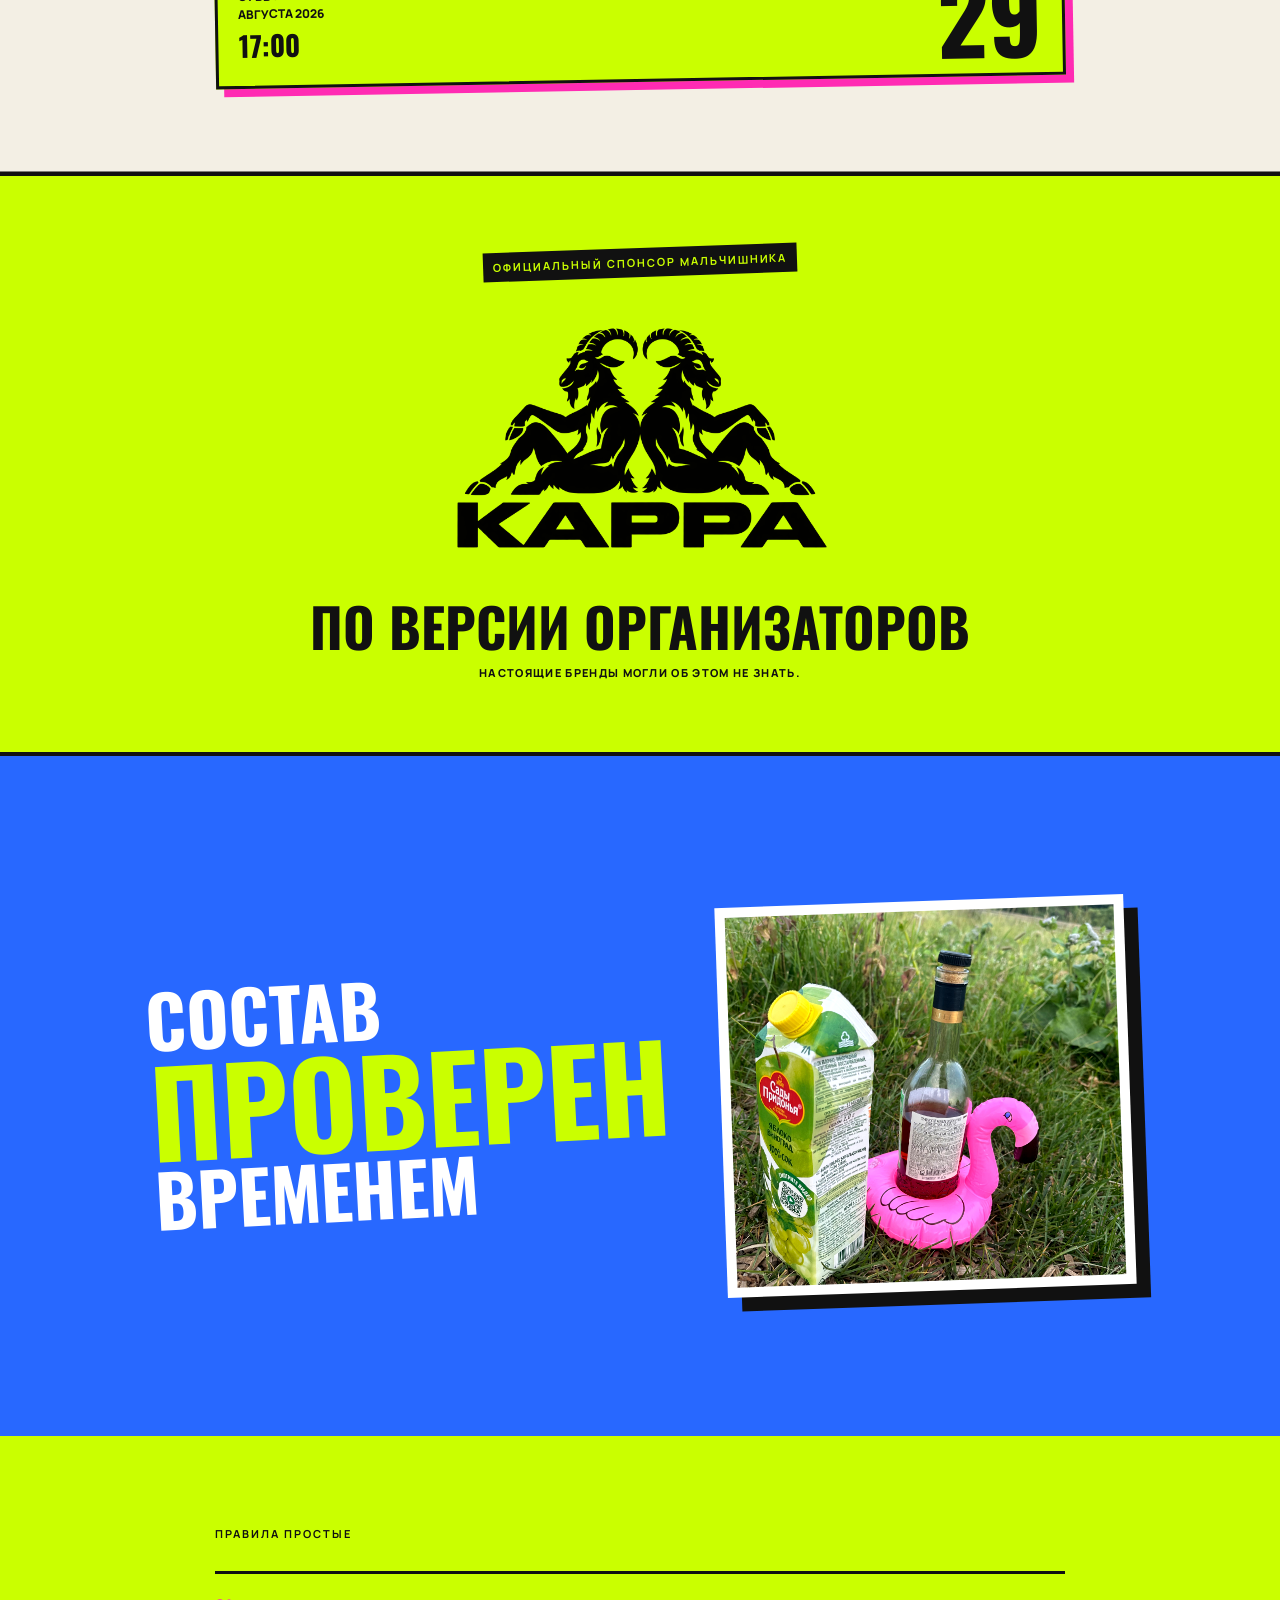
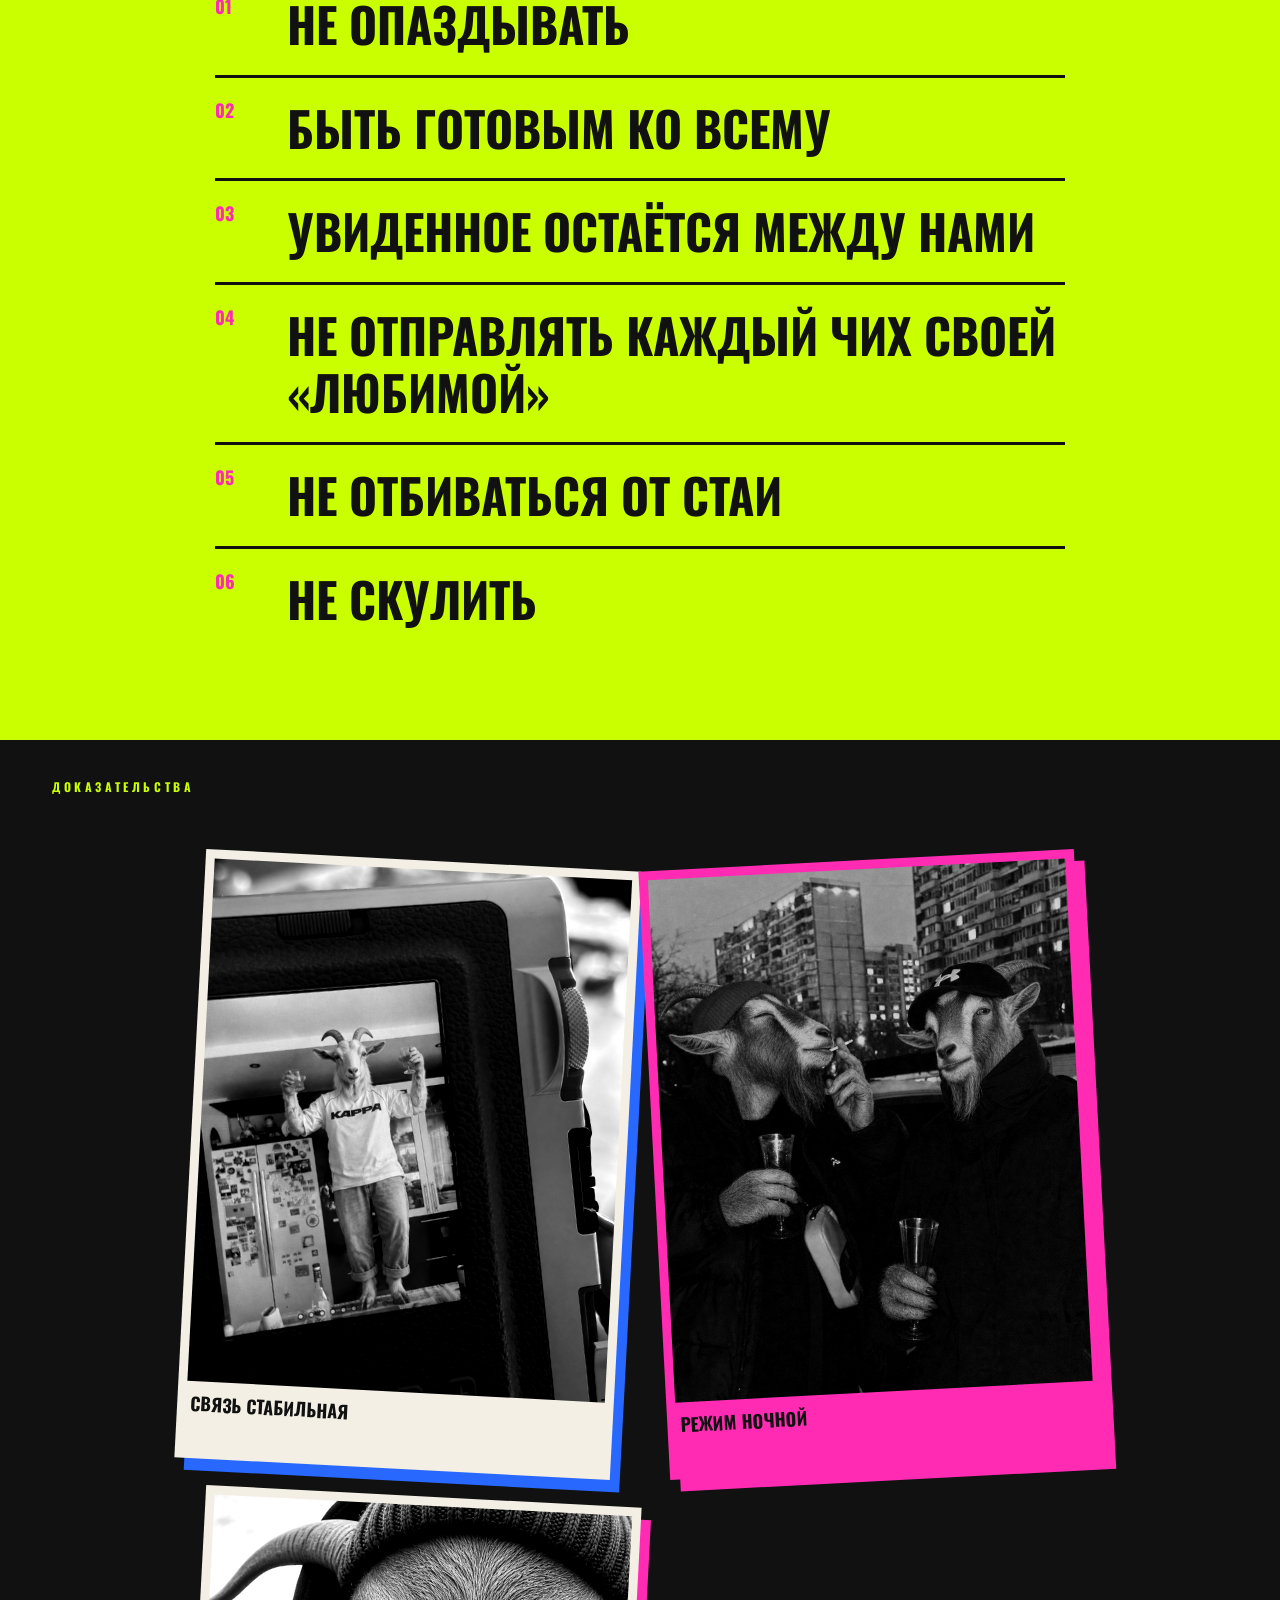
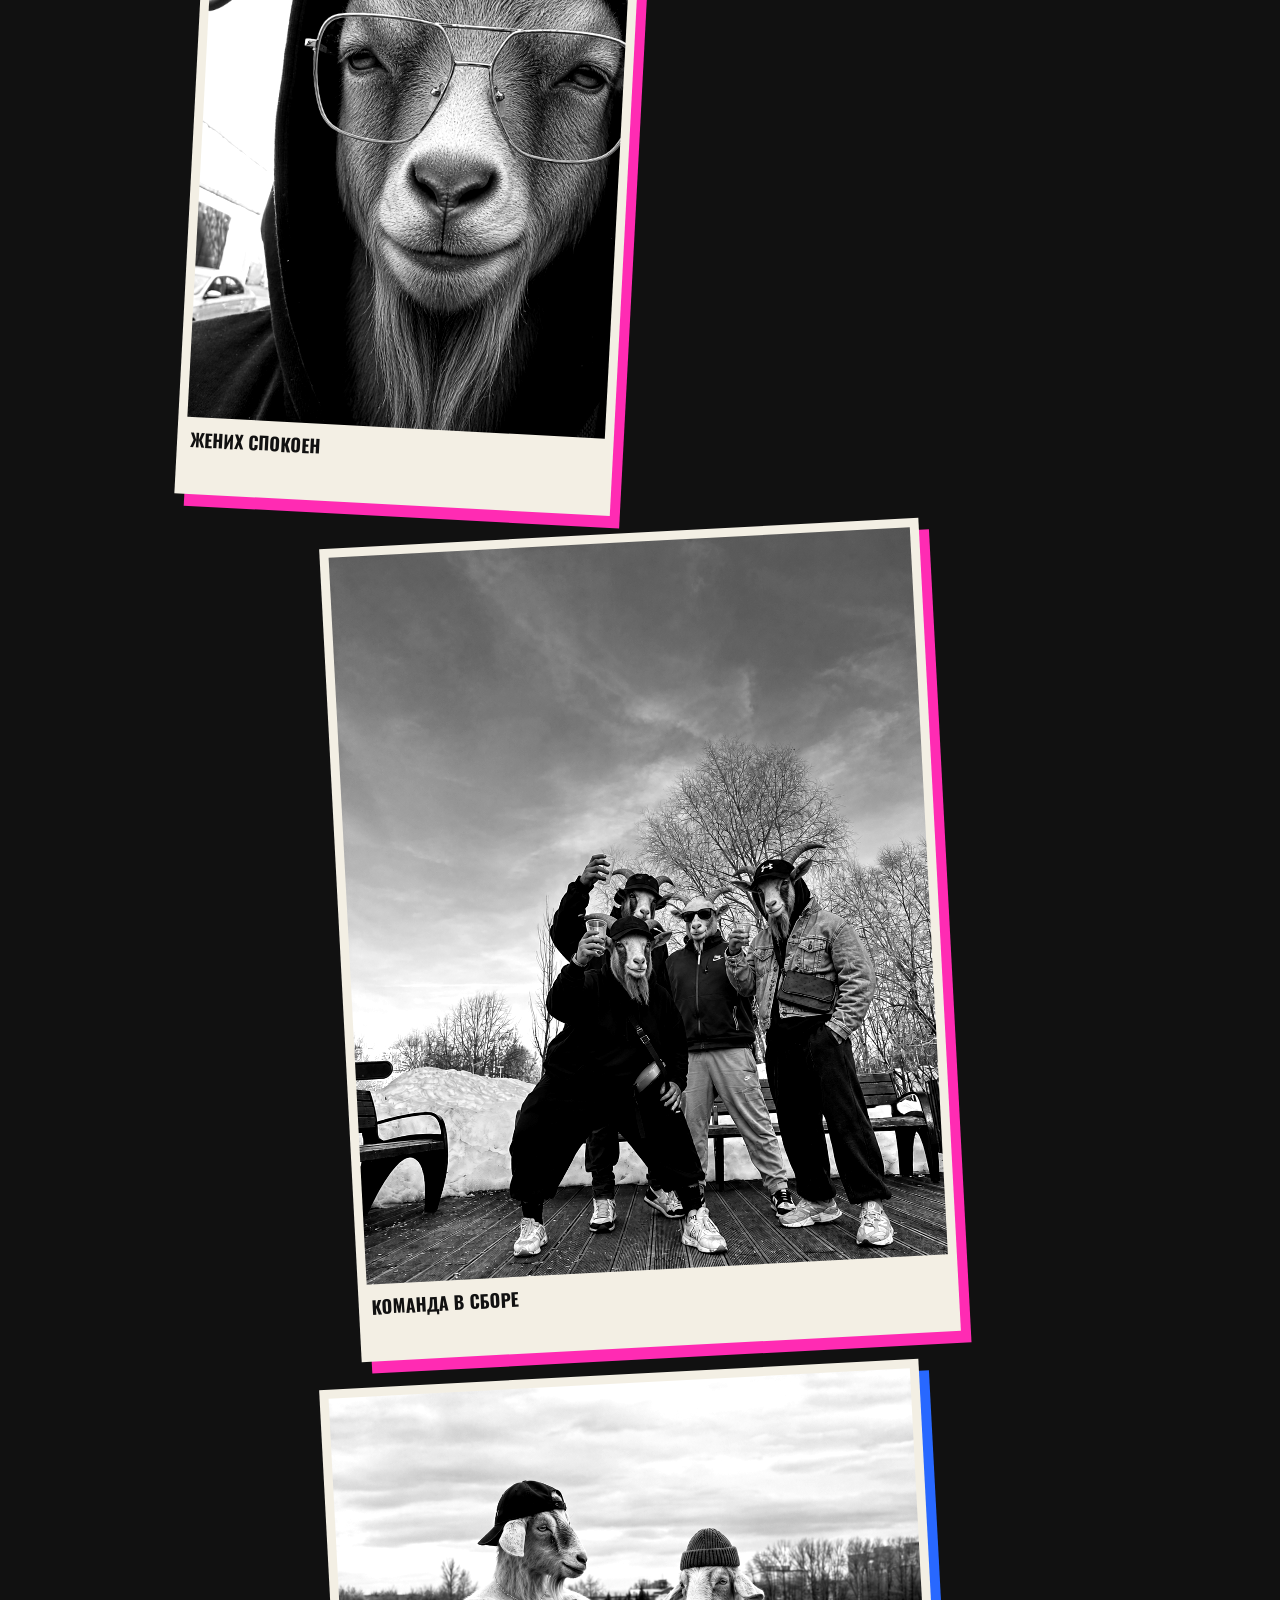
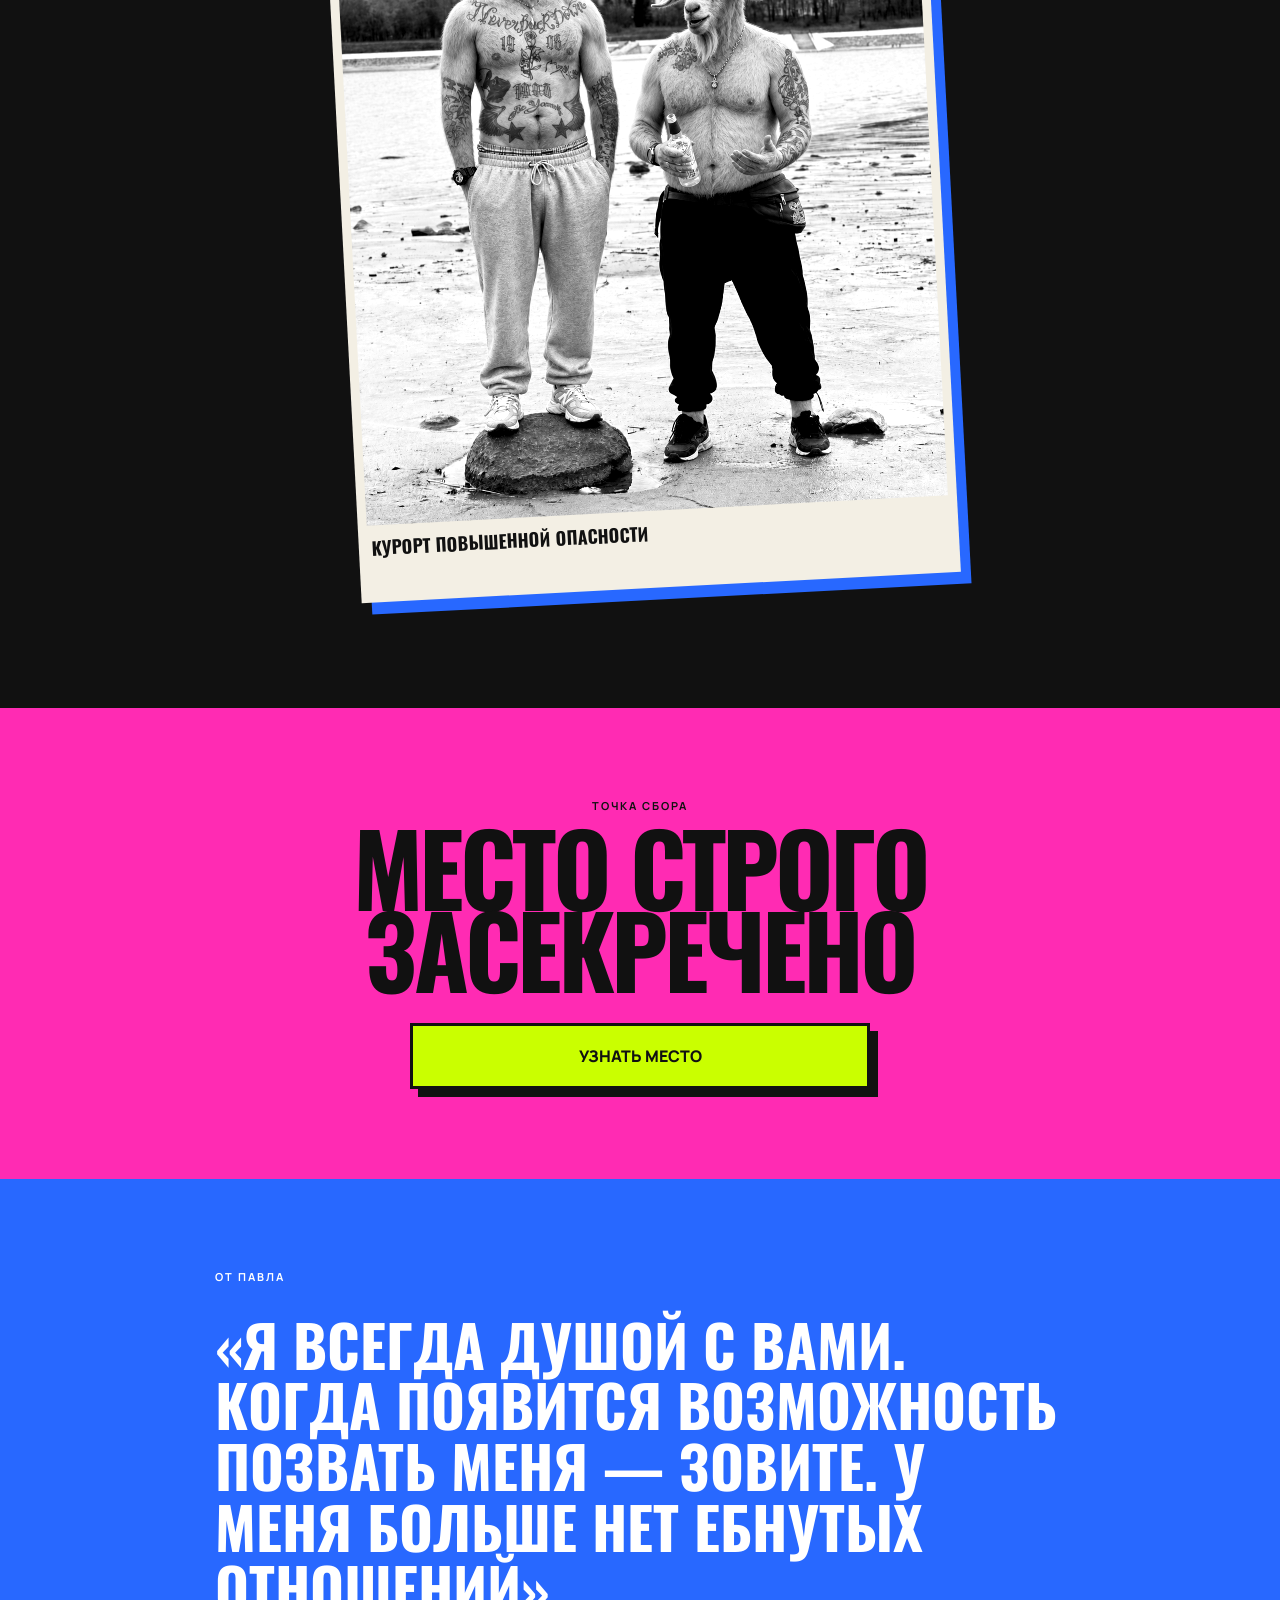
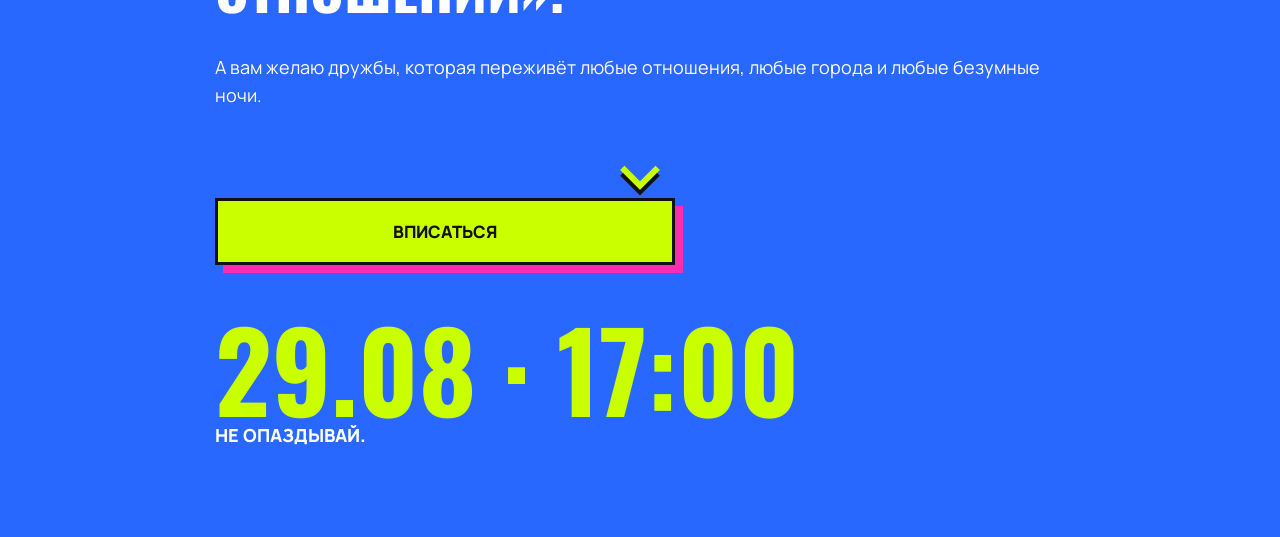
==== commit 2ed843e5: "fix: publish clean photo carousel" ====
--- a/bachelor/index.html
+++ b/bachelor/index.html
@@ -55,12 +55,12 @@
     <section class="kinetic reveal" aria-label="Фотомонтаж">
       <div class="kinetic-copy"><span>Состав</span><strong>проверен</strong><span>временем</span></div>
       <div class="filmstrip" data-filmstrip>
-        <figure class="frame is-active"><img src="./assets/goat-photo-02.png" alt="Снимки друзей в образе козлов"><figcaption>Архив</figcaption></figure>
-        <figure class="frame"><img src="./assets/party-photo-03.jpg" alt="Походный набор"><figcaption>Топливо</figcaption></figure>
-        <figure class="frame"><img src="./assets/goat-photo-04.png" alt="Козёл ремонтирует машину"><figcaption>Подготовка</figcaption></figure>
-        <figure class="frame"><img src="./assets/party-photo-05.jpg" alt="Кадр с собакой"><figcaption>Ожидание</figcaption></figure>
-        <figure class="frame"><img src="./assets/goat-bar.png" alt="Два козла в баре"><figcaption>Архив</figcaption></figure>
-        <figure class="frame"><img src="./assets/goat-night.png" alt="Козёл на ночной террасе"><figcaption>Топливо</figcaption></figure>
+        <figure class="frame is-active"><img src="./assets/goat-photo-02.png" alt="Снимки друзей в образе козлов"></figure>
+        <figure class="frame"><img src="./assets/party-photo-03.jpg" alt="Походный набор"></figure>
+        <figure class="frame"><img src="./assets/goat-photo-04.png" alt="Козёл ремонтирует машину"></figure>
+        <figure class="frame"><img src="./assets/party-photo-05.jpg" alt="Кадр с собакой"></figure>
+        <figure class="frame"><img src="./assets/goat-bar.png" alt="Два козла в баре"></figure>
+        <figure class="frame"><img src="./assets/goat-night.png" alt="Козёл на ночной террасе"></figure>
       </div>
     </section>
 
--- a/bachelor/styles.css
+++ b/bachelor/styles.css
@@ -10,7 +10,9 @@
 @keyframes glitch-in{0%{clip-path:inset(45% 0 40%);transform:translateX(-12px)}30%{clip-path:inset(10% 0 65%);transform:translateX(10px)}60%{clip-path:inset(70% 0 5%);transform:translateX(-7px)}100%{clip-path:inset(0);transform:rotate(-1deg)}}
 @media(min-width:760px){.hero-copy{max-width:720px}.hero-photo{object-position:center 42%}.invite,.manifest,.location,.closing{padding-left:max(var(--pad),calc((100vw - 850px)/2));padding-right:max(var(--pad),calc((100vw - 850px)/2))}.gallery{grid-template-columns:repeat(2,minmax(0,1fr));padding-left:max(var(--pad),calc((100vw - 900px)/2));padding-right:max(var(--pad),calc((100vw - 900px)/2))}.tilt.group{grid-column:1/-1;max-width:600px;justify-self:center}.kinetic{display:grid;grid-template-columns:1fr 1fr;align-items:center;gap:50px;padding-left:max(var(--pad),calc((100vw - 980px)/2));padding-right:max(var(--pad),calc((100vw - 980px)/2))}.filmstrip{margin:0}}
 @media(prefers-reduced-motion:reduce){html{scroll-behavior:auto}.reveal{opacity:1;transform:none;transition:none}.frame{transition:none}.classified.is-revealed{animation:none}}
-@media(max-width:420px){.invite h2{font-size:14vw;letter-spacing:-.07em;white-space:nowrap}.invite h2 span{display:block;white-space:normal}}
+@media(max-width:420px){.invite h2{font-size:13vw;line-height:.92;letter-spacing:-.05em;white-space:nowrap}.invite h2 span{display:block;white-space:normal}}
+.manifest li{line-height:1.18}
+.filmstrip .frame{padding:10px}
 .join-arrow{display:block;width:28px;height:28px;margin:28px auto -16px;border-right:6px solid var(--acid);border-bottom:6px solid var(--acid);transform:rotate(45deg);filter:drop-shadow(4px 4px 0 #111);animation:join-arrow-blink .85s ease-in-out infinite}@keyframes join-arrow-blink{0%,100%{opacity:.25;transform:translateY(-6px) rotate(45deg)}50%{opacity:1;transform:translateY(5px) rotate(45deg)}}
 .music-button{position:fixed;z-index:30;top:max(14px,env(safe-area-inset-top));right:14px;min-width:92px;padding:12px 14px;border:2px solid #111;border-radius:0;background:var(--acid);color:#111;box-shadow:5px 5px 0 var(--pink);font:800 12px Manrope,sans-serif;text-align:center;text-transform:uppercase;cursor:pointer}.music-button:active{transform:translate(3px,3px);box-shadow:2px 2px 0 var(--pink)}
 .entry-gate{position:fixed;inset:0;z-index:100;display:grid;place-items:center;padding:24px;background:#090909;color:#fff;transition:opacity .4s,transform .4s}.entry-gate:before{content:"";position:absolute;inset:0;background:repeating-linear-gradient(-8deg,transparent 0 34px,#caff0018 35px 37px);pointer-events:none}.entry-gate.is-opening{opacity:0;transform:scale(1.08)}.entry-gate-inner{position:relative;width:min(100%,460px);padding:34px 24px;background:var(--pink);color:#111;border:4px solid var(--acid);box-shadow:12px 12px 0 var(--blue);text-align:center;transform:rotate(-1deg)}.entry-gate span{display:inline-block;padding:6px 9px;background:#111;color:var(--acid);font:800 11px Manrope,sans-serif;text-transform:uppercase;letter-spacing:.14em}.entry-gate strong{display:block;margin:24px 0 16px;font:700 clamp(48px,16vw,82px)/.88 Oswald,sans-serif;text-transform:uppercase}.entry-gate p{font-weight:700;line-height:1.45}.entry-gate button{width:100%;margin-top:18px;padding:18px;border:3px solid #111;background:var(--acid);color:#111;box-shadow:7px 7px 0 #111;font:800 15px Manrope,sans-serif;text-align:center;text-transform:uppercase;cursor:pointer}
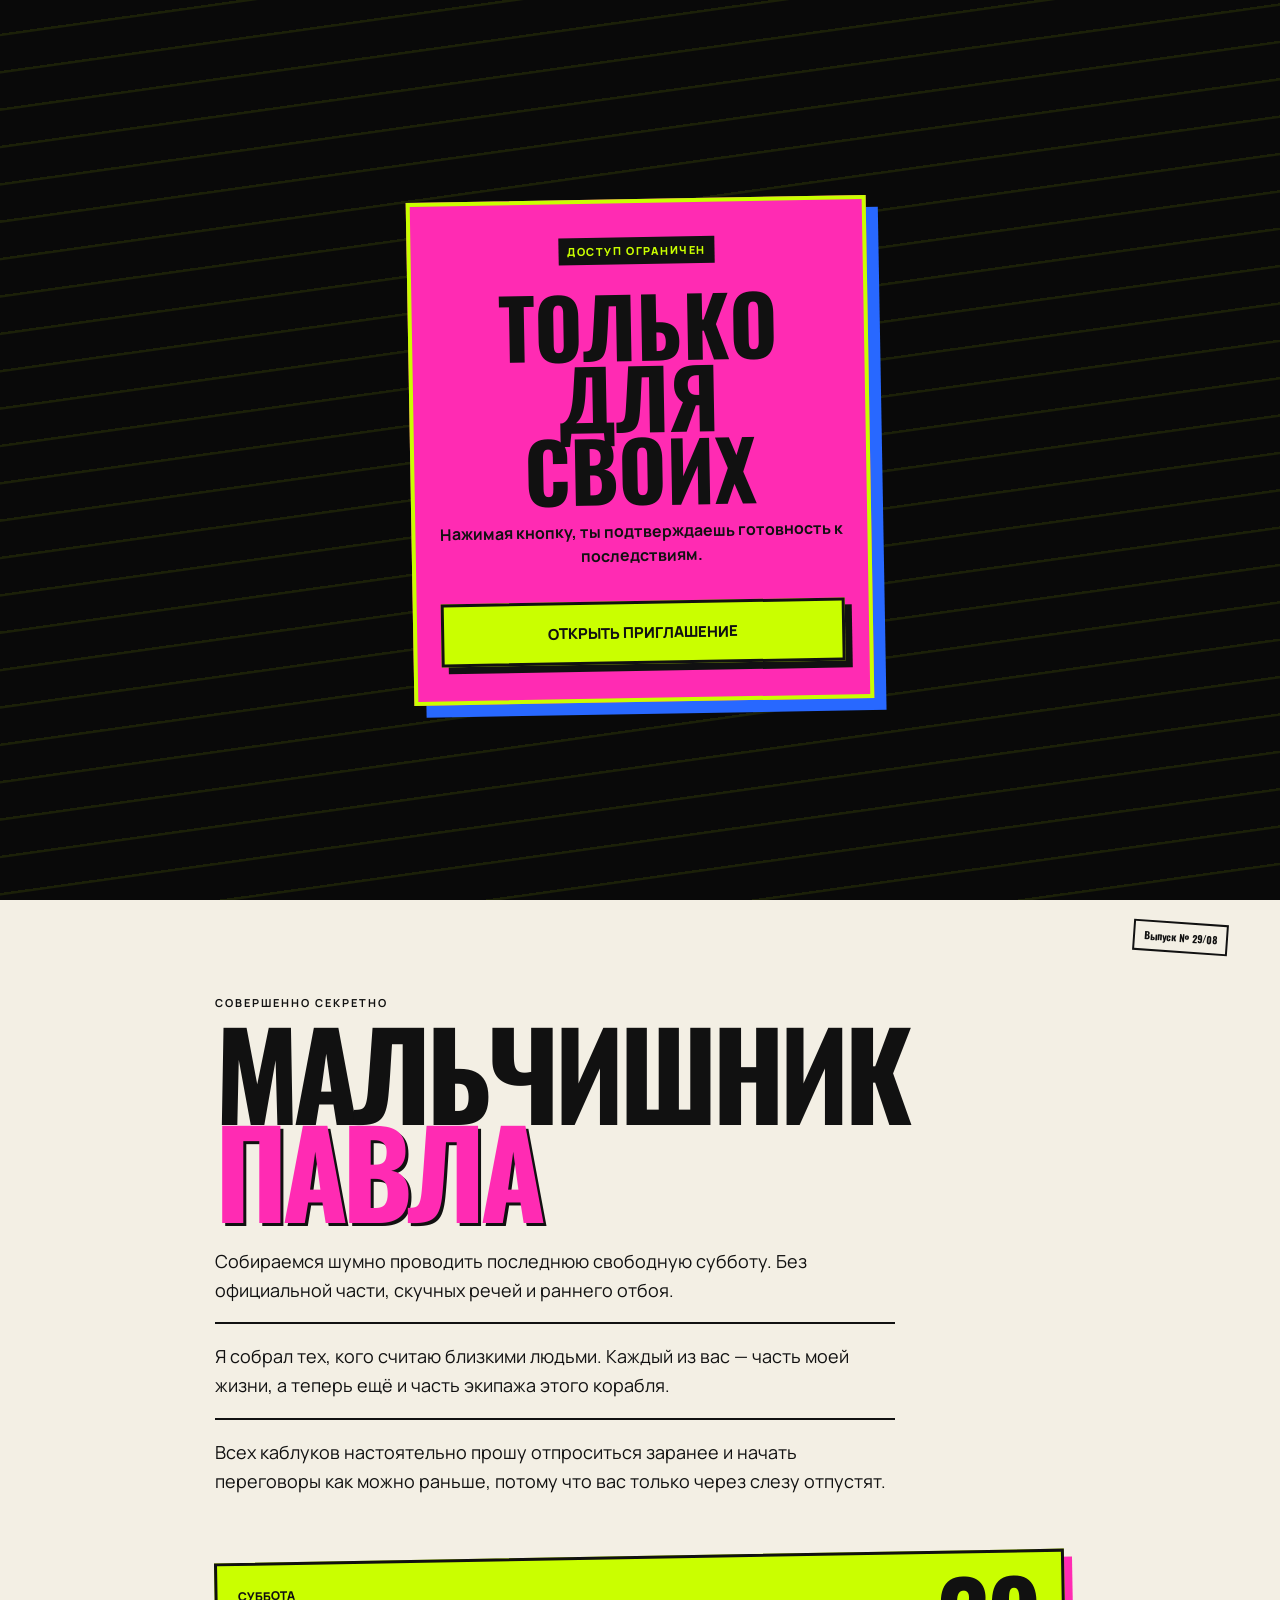
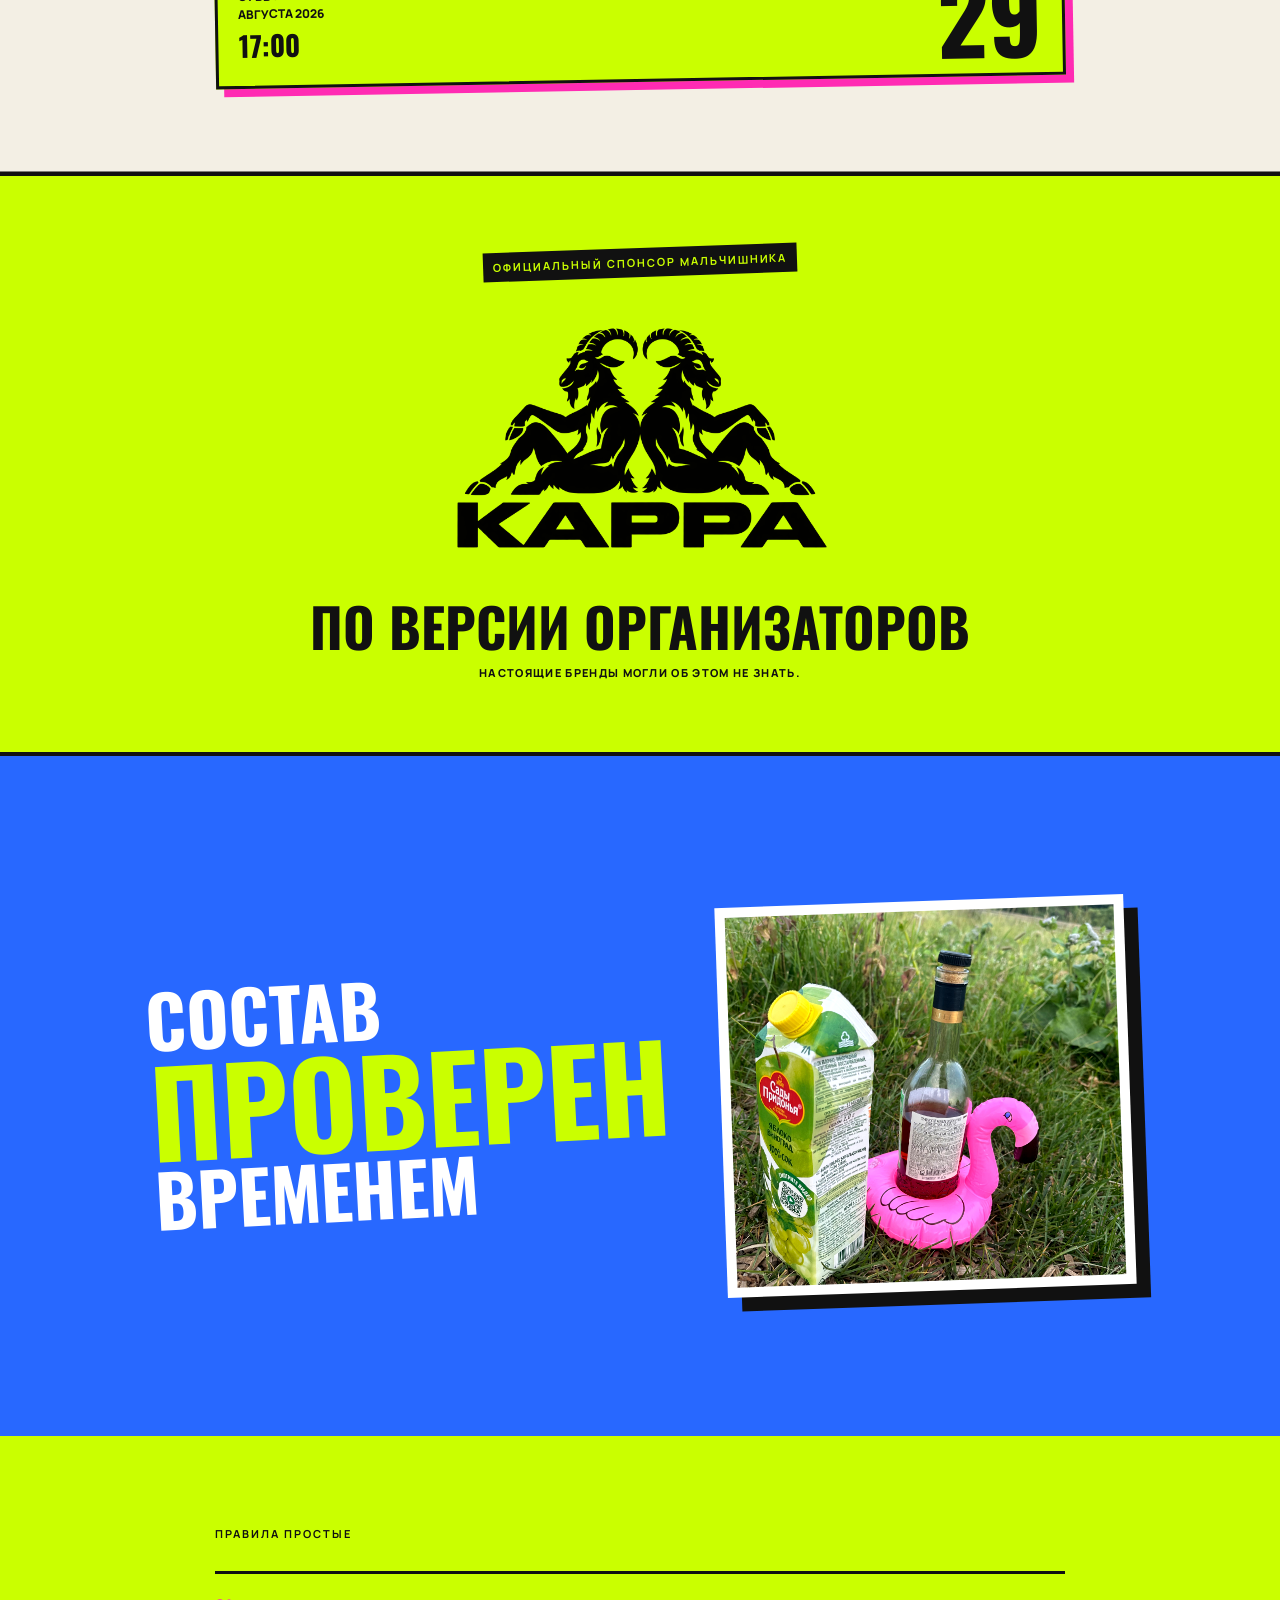
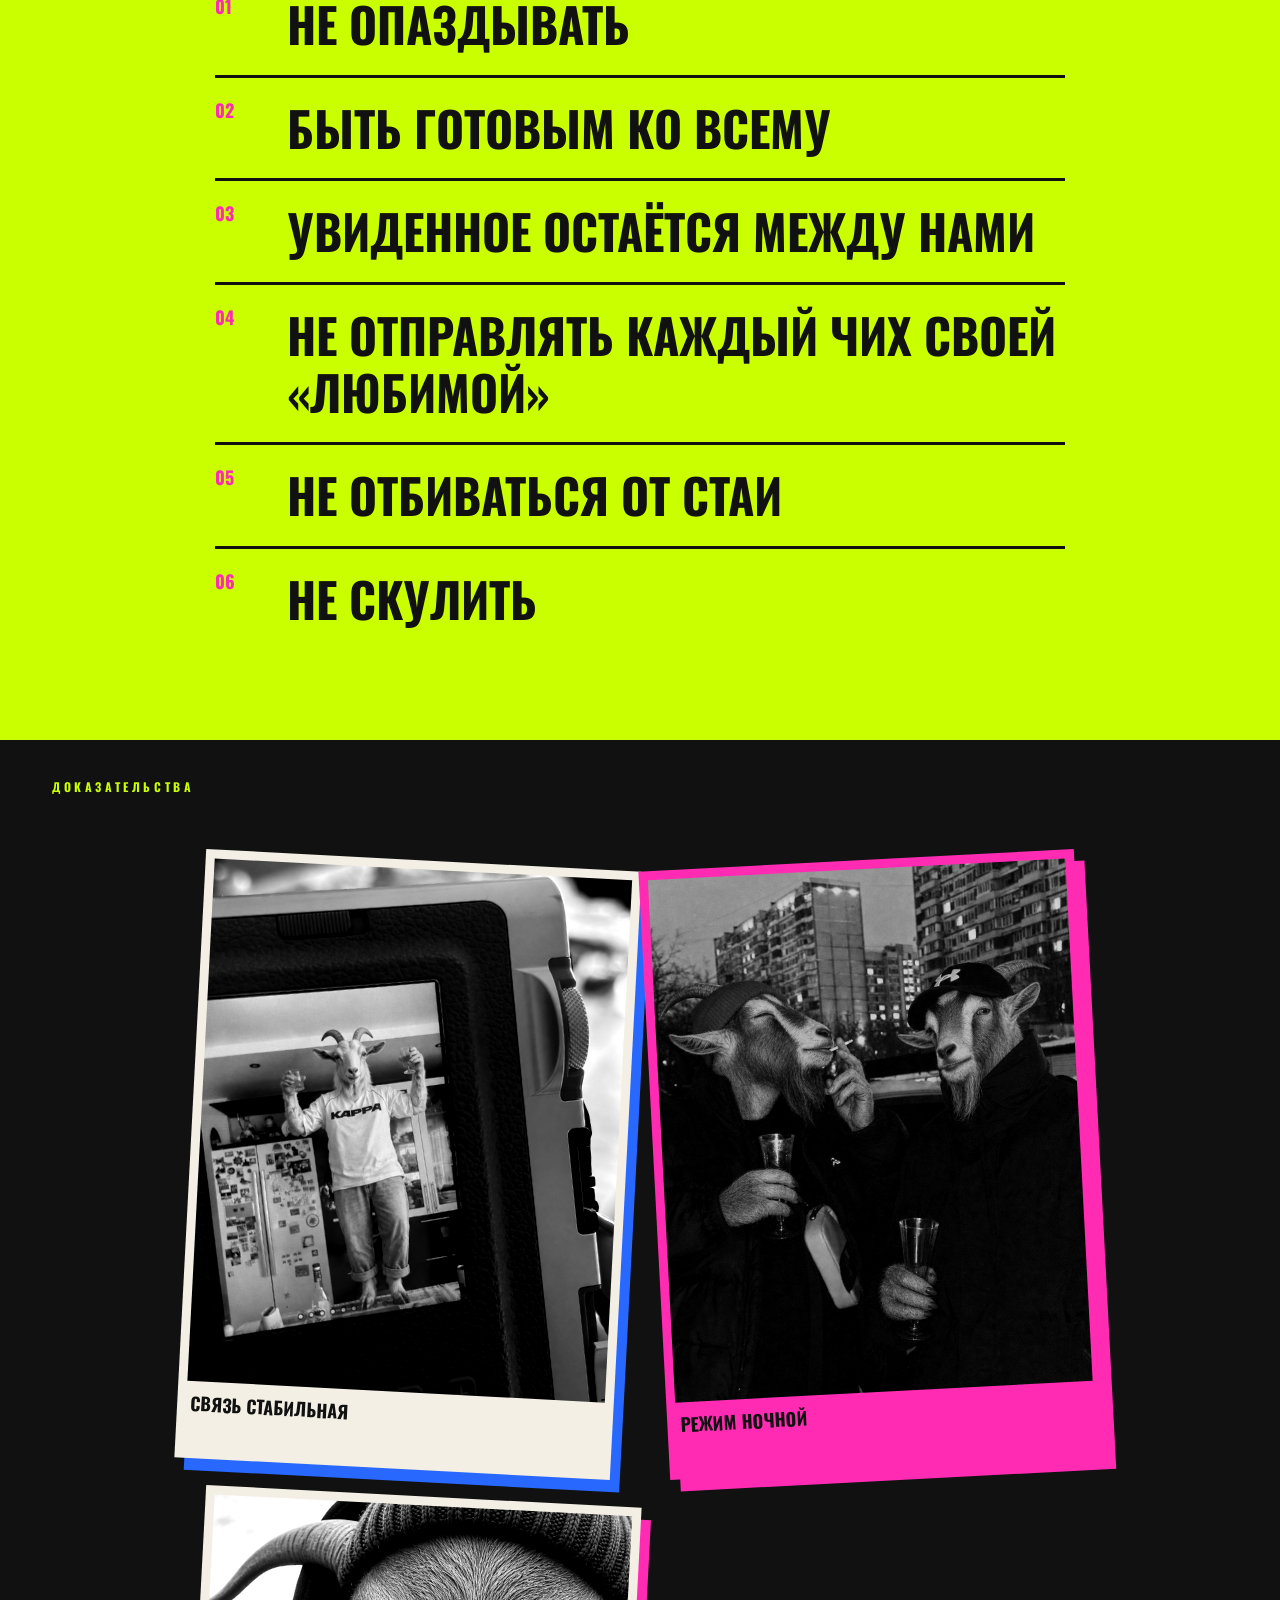
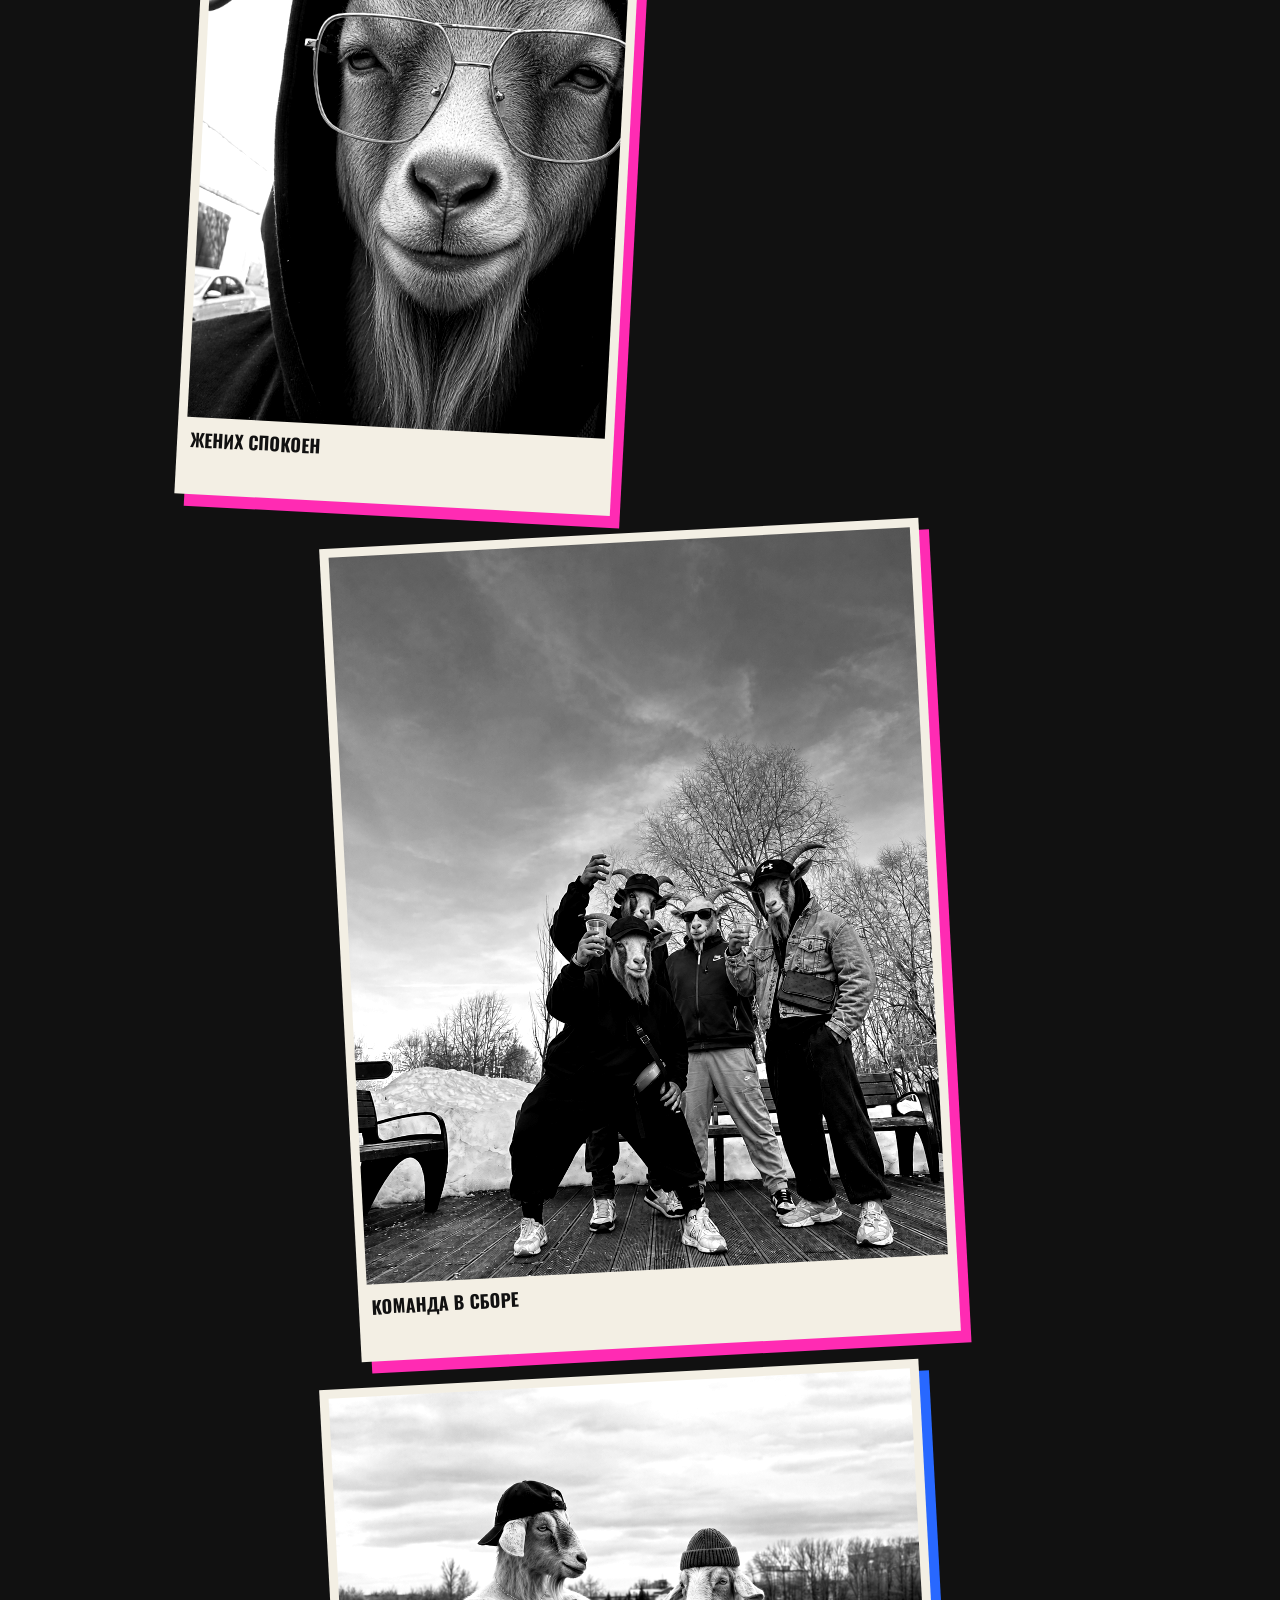
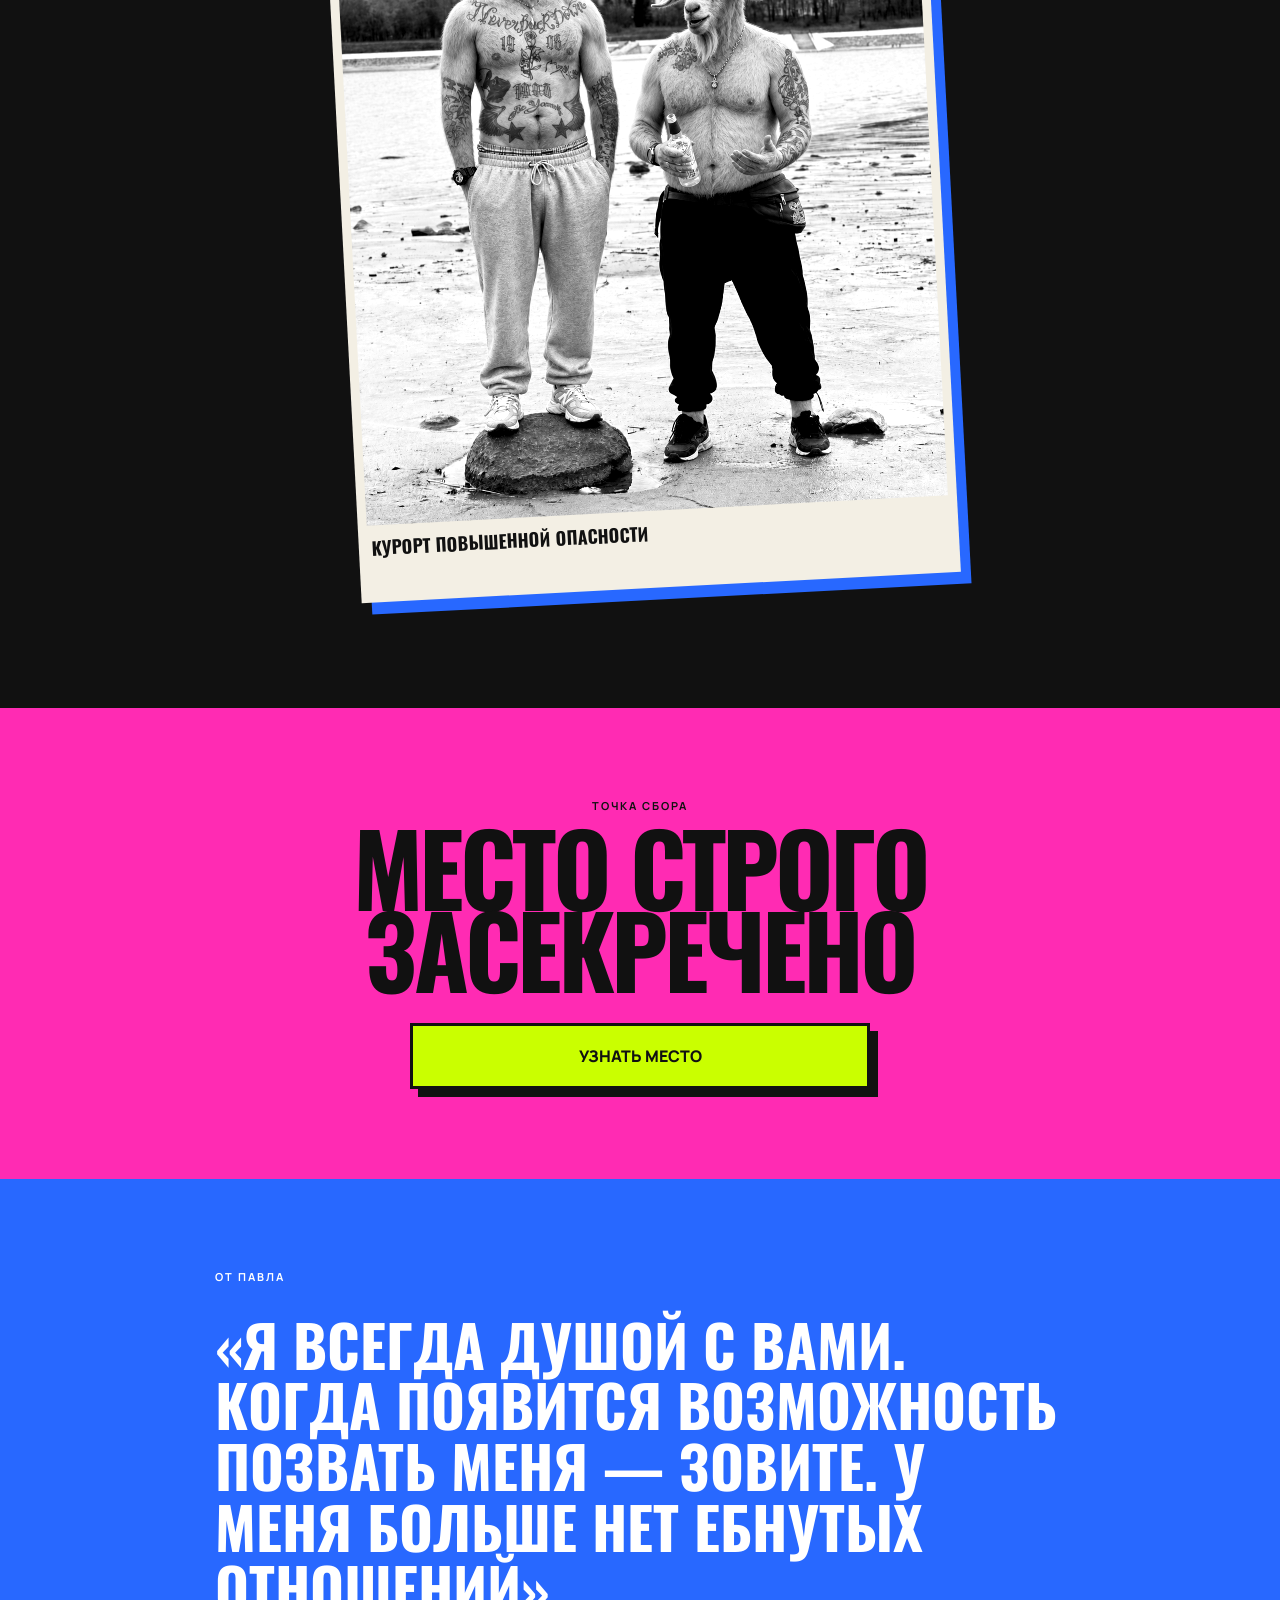
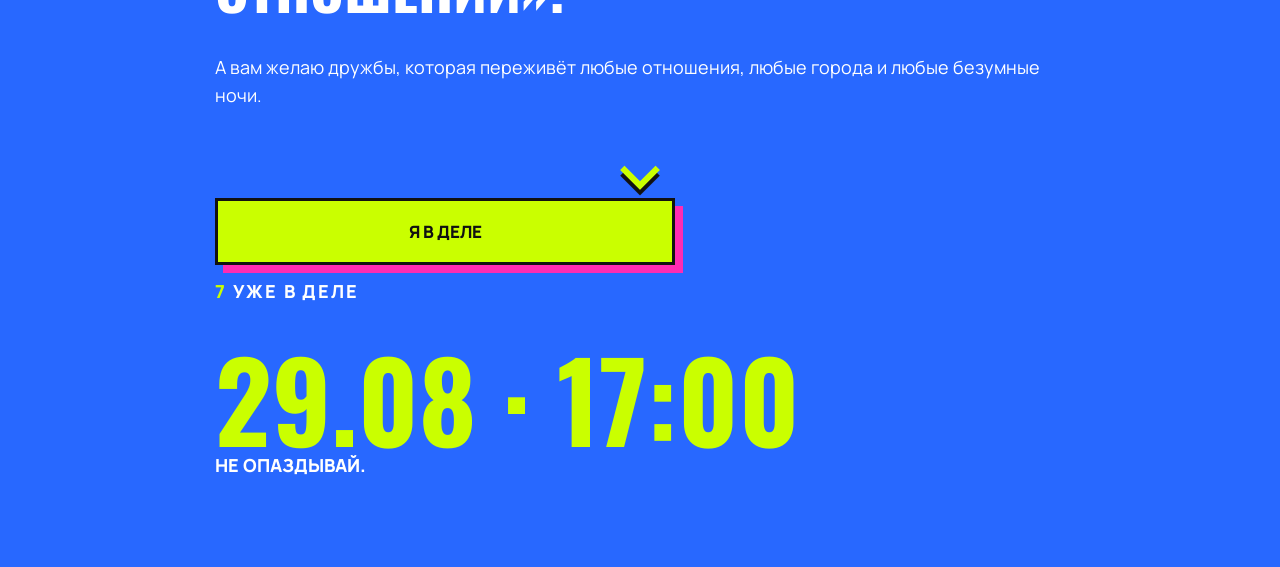
==== commit 4ee2d93e: "feat: publish pack join experience" ====
--- a/bachelor/index.html
+++ b/bachelor/index.html
@@ -58,9 +58,11 @@
         <figure class="frame is-active"><img src="./assets/goat-photo-02.png" alt="Снимки друзей в образе козлов"></figure>
         <figure class="frame"><img src="./assets/party-photo-03.jpg" alt="Походный набор"></figure>
         <figure class="frame"><img src="./assets/goat-photo-04.png" alt="Козёл ремонтирует машину"></figure>
-        <figure class="frame"><img src="./assets/party-photo-05.jpg" alt="Кадр с собакой"></figure>
         <figure class="frame"><img src="./assets/goat-bar.png" alt="Два козла в баре"></figure>
         <figure class="frame"><img src="./assets/goat-night.png" alt="Козёл на ночной террасе"></figure>
+        <figure class="frame"><img src="./assets/goat-astronaut.png" alt="Козёл рядом с космонавтом"></figure>
+        <figure class="frame"><img src="./assets/goat-store.png" alt="Козёл возле Пятёрочки"></figure>
+        <figure class="frame"><img src="./assets/goat-mountain.png" alt="Козёл в горах"></figure>
       </div>
     </section>
 
@@ -104,11 +106,16 @@
       <blockquote>«Я всегда душой с вами. Когда появится возможность позвать меня — зовите. У меня больше нет ебнутых отношений».</blockquote>
       <p>А вам желаю дружбы, которая переживёт любые отношения, любые города и любые безумные ночи.</p>
       <span class="join-arrow" aria-hidden="true"></span>
-      <a class="join-button" href="https://t.me/+l9fLskbiTc8yMTli" target="_blank" rel="noopener noreferrer">Вписаться</a>
+      <a class="join-button" data-join-pack href="https://t.me/+l9fLskbiTc8yMTli">Я в деле</a>
+      <span class="pack-count"><strong data-pack-count>7</strong> уже в деле</span>
       <strong>29.08 · 17:00</strong>
       <span>Не опаздывай.</span>
     </footer>
   </main>
+  <div class="pack-screen" data-pack-screen hidden>
+    <span>Доступ подтверждён</span>
+    <strong>Ты принят<br>в стаю</strong>
+  </div>
   <script type="module" src="./app.mjs"></script>
 </body>
 </html>
--- a/bachelor/styles.css
+++ b/bachelor/styles.css
@@ -10,10 +10,12 @@
 @keyframes glitch-in{0%{clip-path:inset(45% 0 40%);transform:translateX(-12px)}30%{clip-path:inset(10% 0 65%);transform:translateX(10px)}60%{clip-path:inset(70% 0 5%);transform:translateX(-7px)}100%{clip-path:inset(0);transform:rotate(-1deg)}}
 @media(min-width:760px){.hero-copy{max-width:720px}.hero-photo{object-position:center 42%}.invite,.manifest,.location,.closing{padding-left:max(var(--pad),calc((100vw - 850px)/2));padding-right:max(var(--pad),calc((100vw - 850px)/2))}.gallery{grid-template-columns:repeat(2,minmax(0,1fr));padding-left:max(var(--pad),calc((100vw - 900px)/2));padding-right:max(var(--pad),calc((100vw - 900px)/2))}.tilt.group{grid-column:1/-1;max-width:600px;justify-self:center}.kinetic{display:grid;grid-template-columns:1fr 1fr;align-items:center;gap:50px;padding-left:max(var(--pad),calc((100vw - 980px)/2));padding-right:max(var(--pad),calc((100vw - 980px)/2))}.filmstrip{margin:0}}
 @media(prefers-reduced-motion:reduce){html{scroll-behavior:auto}.reveal{opacity:1;transform:none;transition:none}.frame{transition:none}.classified.is-revealed{animation:none}}
-@media(max-width:420px){.invite h2{font-size:13vw;line-height:.92;letter-spacing:-.05em;white-space:nowrap}.invite h2 span{display:block;white-space:normal}}
+@media(max-width:420px){.invite h2{font-size:14vw;line-height:.92;letter-spacing:-.07em;white-space:nowrap}.invite h2 span{display:block;white-space:normal}}
 .manifest li{line-height:1.18}
 .filmstrip .frame{padding:10px}
 .join-arrow{display:block;width:28px;height:28px;margin:28px auto -16px;border-right:6px solid var(--acid);border-bottom:6px solid var(--acid);transform:rotate(45deg);filter:drop-shadow(4px 4px 0 #111);animation:join-arrow-blink .85s ease-in-out infinite}@keyframes join-arrow-blink{0%,100%{opacity:.25;transform:translateY(-6px) rotate(45deg)}50%{opacity:1;transform:translateY(5px) rotate(45deg)}}
+.filmstrip.is-switching{animation:film-flash .32s steps(2,end)}@keyframes film-flash{0%{filter:brightness(1);transform:translateX(0)}25%{filter:brightness(2.2);transform:translateX(-5px)}50%{filter:brightness(.65);transform:translateX(5px)}100%{filter:brightness(1);transform:translateX(0)}}
+.pack-count{display:block!important;margin:-4px 0 10px;font:800 13px Manrope,sans-serif;text-transform:uppercase;letter-spacing:.1em}.pack-count strong{display:inline!important;margin:0!important;color:var(--acid)!important;font:800 18px Manrope,sans-serif!important}.pack-screen[hidden]{display:none}.pack-screen{position:fixed;inset:0;z-index:200;display:grid;place-content:center;padding:24px;background:var(--acid);color:#111;text-align:center;opacity:0}.pack-screen.is-visible{animation:pack-in .65s steps(3,end) forwards}.pack-screen span{font:800 12px Manrope,sans-serif;text-transform:uppercase;letter-spacing:.18em}.pack-screen strong{margin-top:20px;font:700 clamp(68px,22vw,140px)/.84 Oswald,sans-serif;text-transform:uppercase}@keyframes pack-in{0%{opacity:0;clip-path:inset(48% 0)}35%{opacity:1;clip-path:inset(12% 0);transform:translateX(-10px)}70%{transform:translateX(8px)}100%{opacity:1;clip-path:inset(0);transform:none}}
 .music-button{position:fixed;z-index:30;top:max(14px,env(safe-area-inset-top));right:14px;min-width:92px;padding:12px 14px;border:2px solid #111;border-radius:0;background:var(--acid);color:#111;box-shadow:5px 5px 0 var(--pink);font:800 12px Manrope,sans-serif;text-align:center;text-transform:uppercase;cursor:pointer}.music-button:active{transform:translate(3px,3px);box-shadow:2px 2px 0 var(--pink)}
 .entry-gate{position:fixed;inset:0;z-index:100;display:grid;place-items:center;padding:24px;background:#090909;color:#fff;transition:opacity .4s,transform .4s}.entry-gate:before{content:"";position:absolute;inset:0;background:repeating-linear-gradient(-8deg,transparent 0 34px,#caff0018 35px 37px);pointer-events:none}.entry-gate.is-opening{opacity:0;transform:scale(1.08)}.entry-gate-inner{position:relative;width:min(100%,460px);padding:34px 24px;background:var(--pink);color:#111;border:4px solid var(--acid);box-shadow:12px 12px 0 var(--blue);text-align:center;transform:rotate(-1deg)}.entry-gate span{display:inline-block;padding:6px 9px;background:#111;color:var(--acid);font:800 11px Manrope,sans-serif;text-transform:uppercase;letter-spacing:.14em}.entry-gate strong{display:block;margin:24px 0 16px;font:700 clamp(48px,16vw,82px)/.88 Oswald,sans-serif;text-transform:uppercase}.entry-gate p{font-weight:700;line-height:1.45}.entry-gate button{width:100%;margin-top:18px;padding:18px;border:3px solid #111;background:var(--acid);color:#111;box-shadow:7px 7px 0 #111;font:800 15px Manrope,sans-serif;text-align:center;text-transform:uppercase;cursor:pointer}
 .invite-copy{max-width:680px;margin-top:28px;font-size:18px;line-height:1.6}.invite-copy p{margin:0;padding:18px 0;border-top:2px solid #111}.invite-copy p:first-child{border-top:0;padding-top:0}
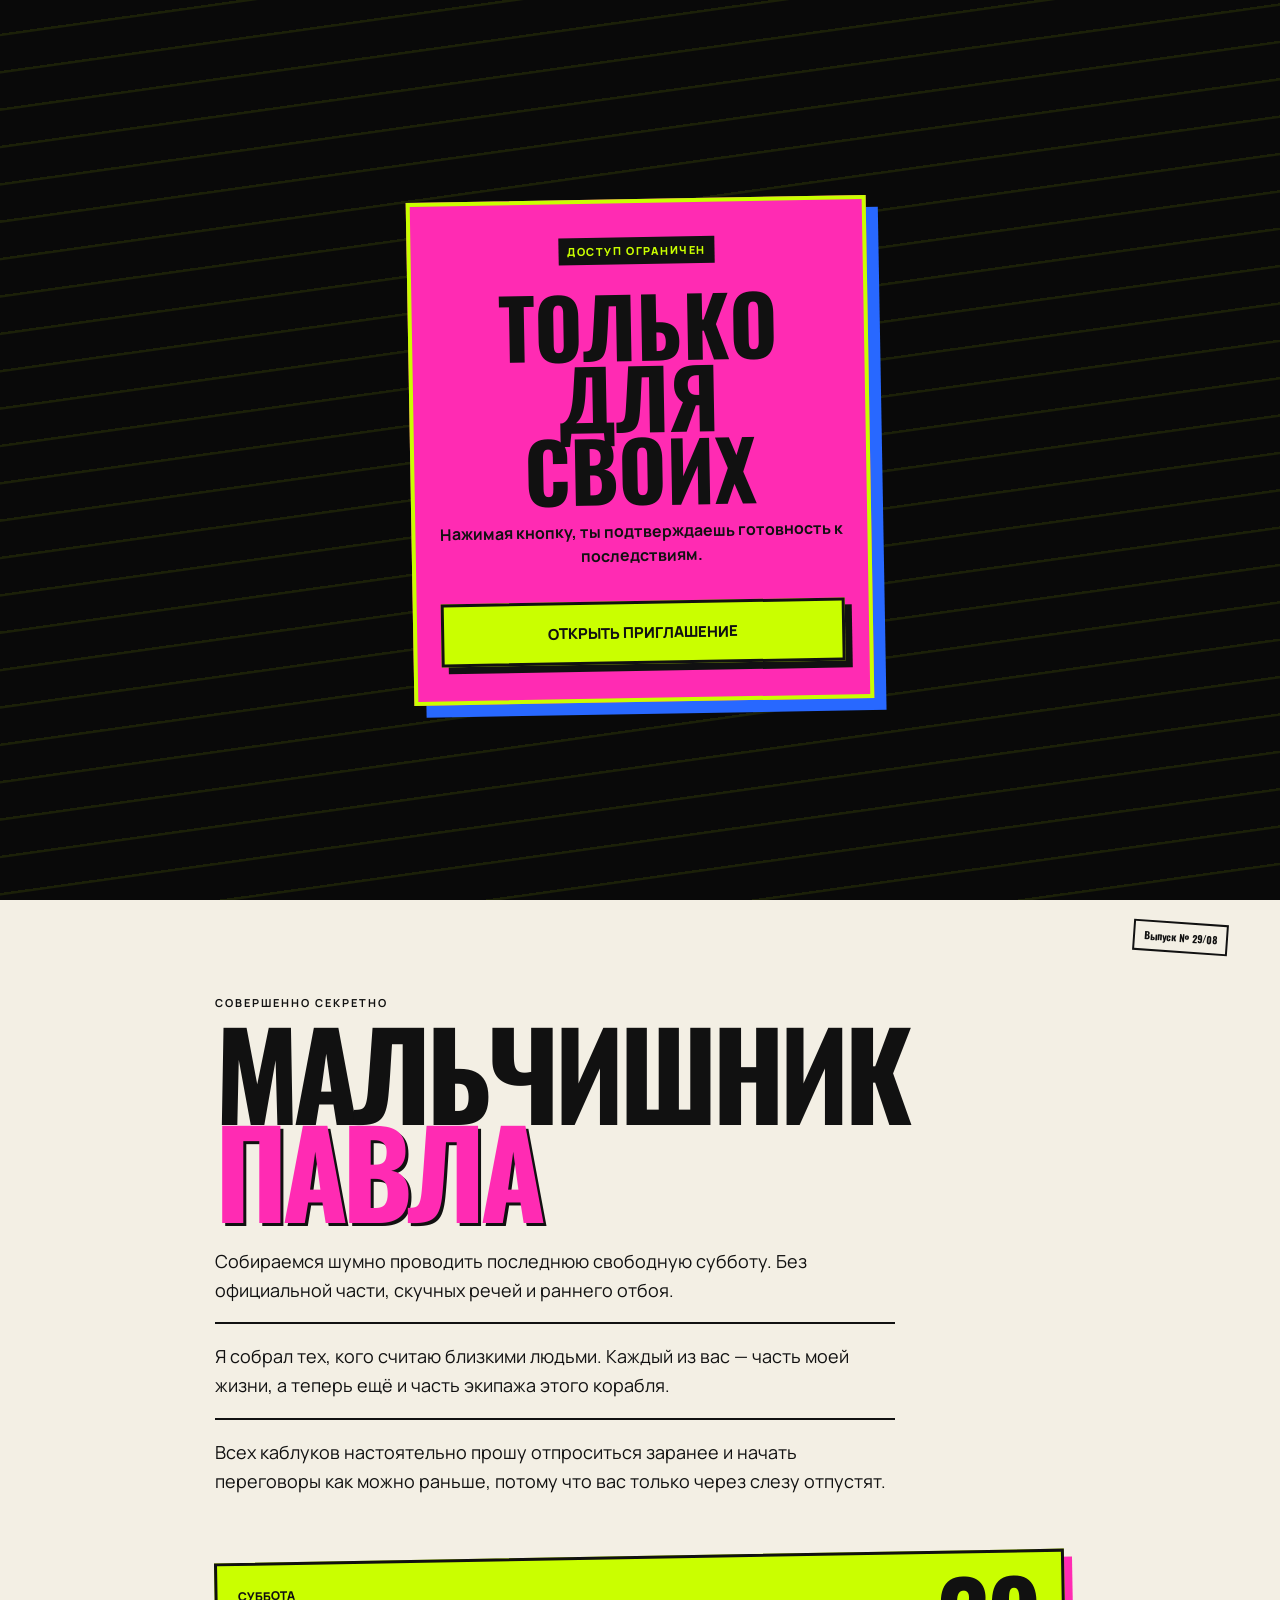
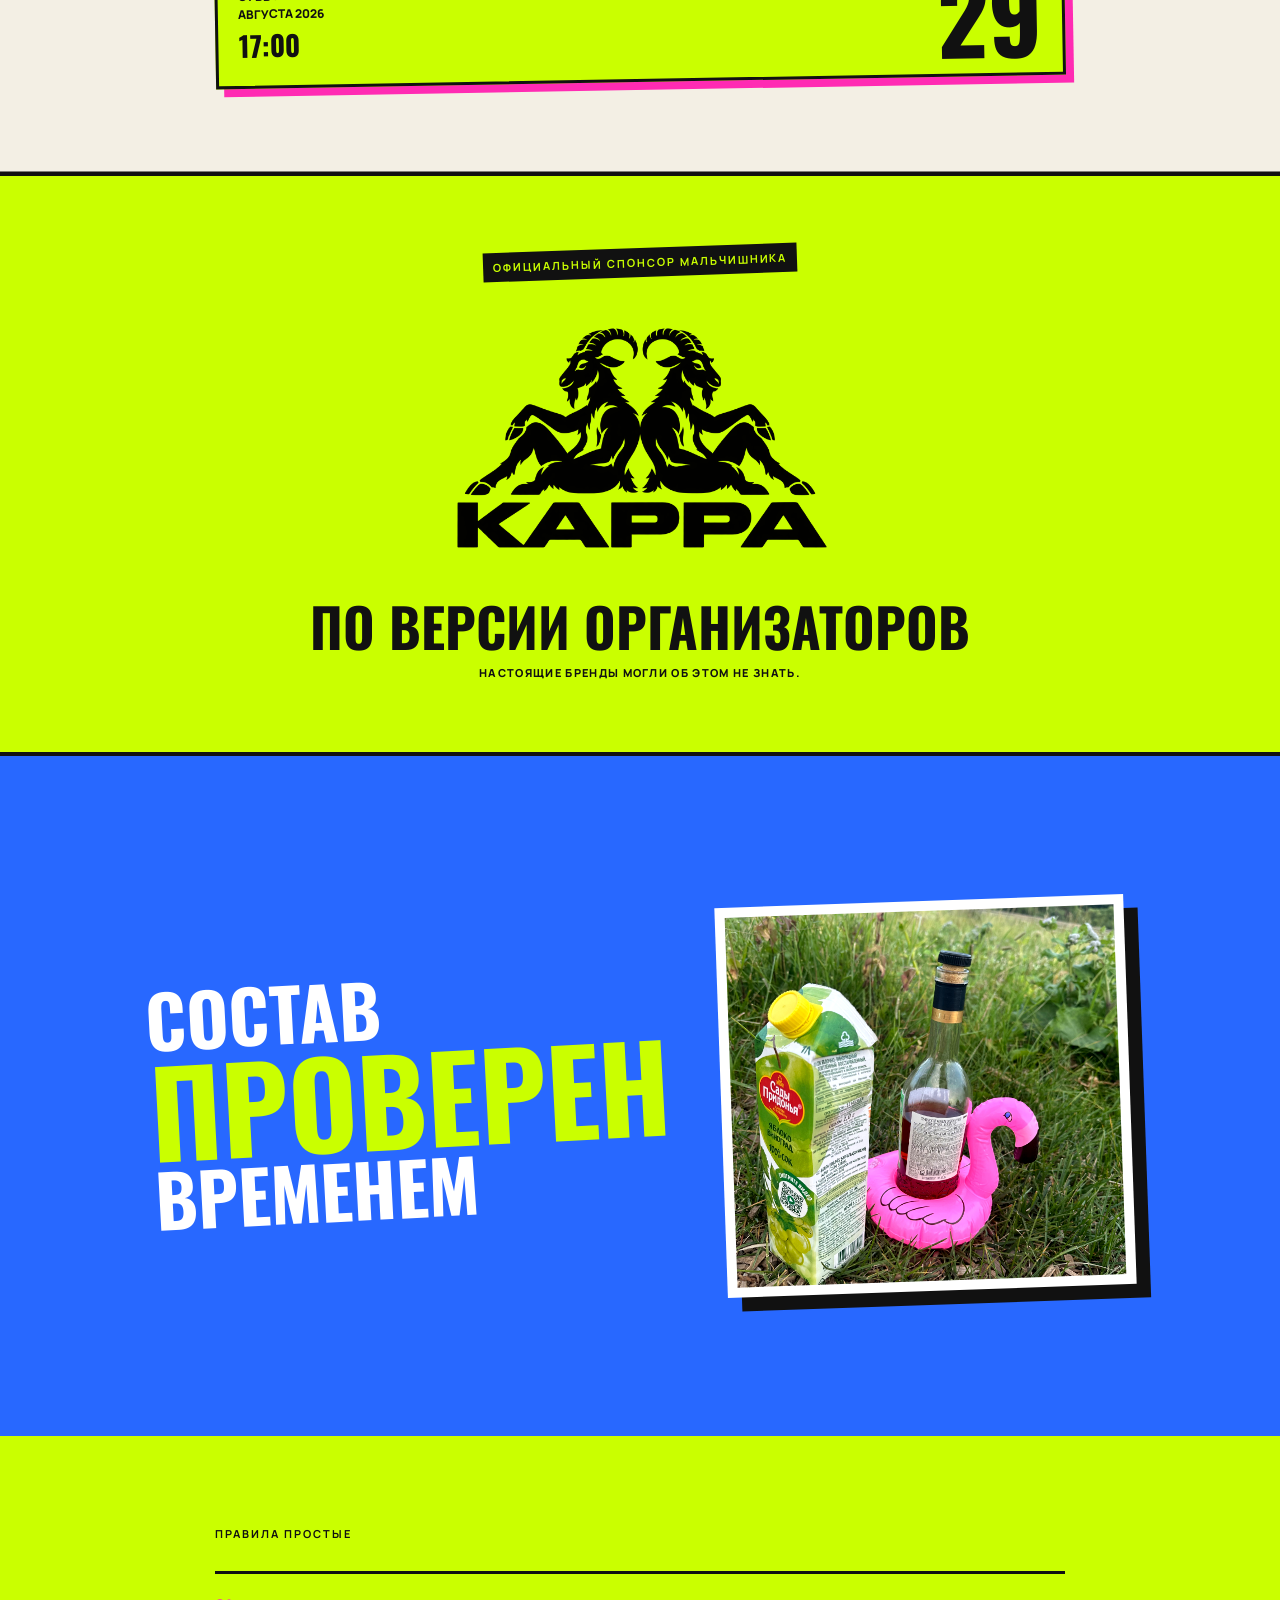
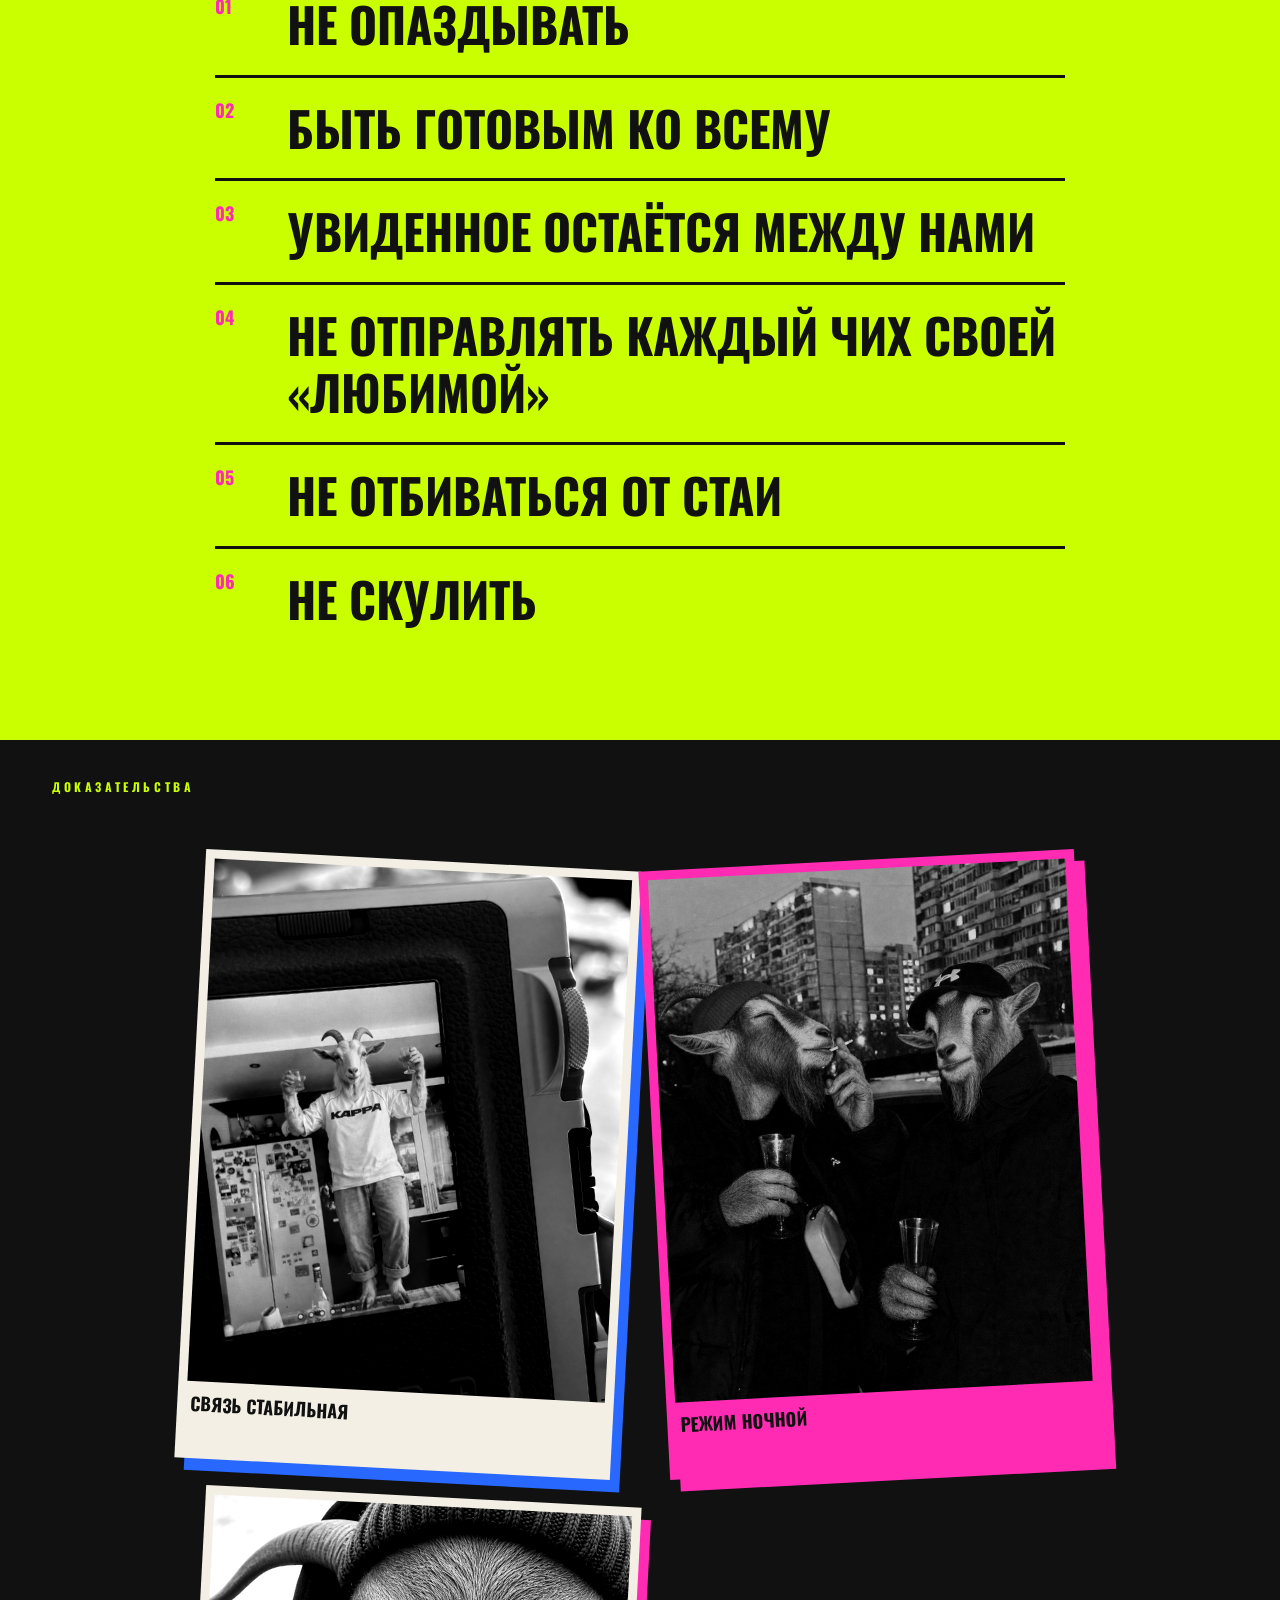
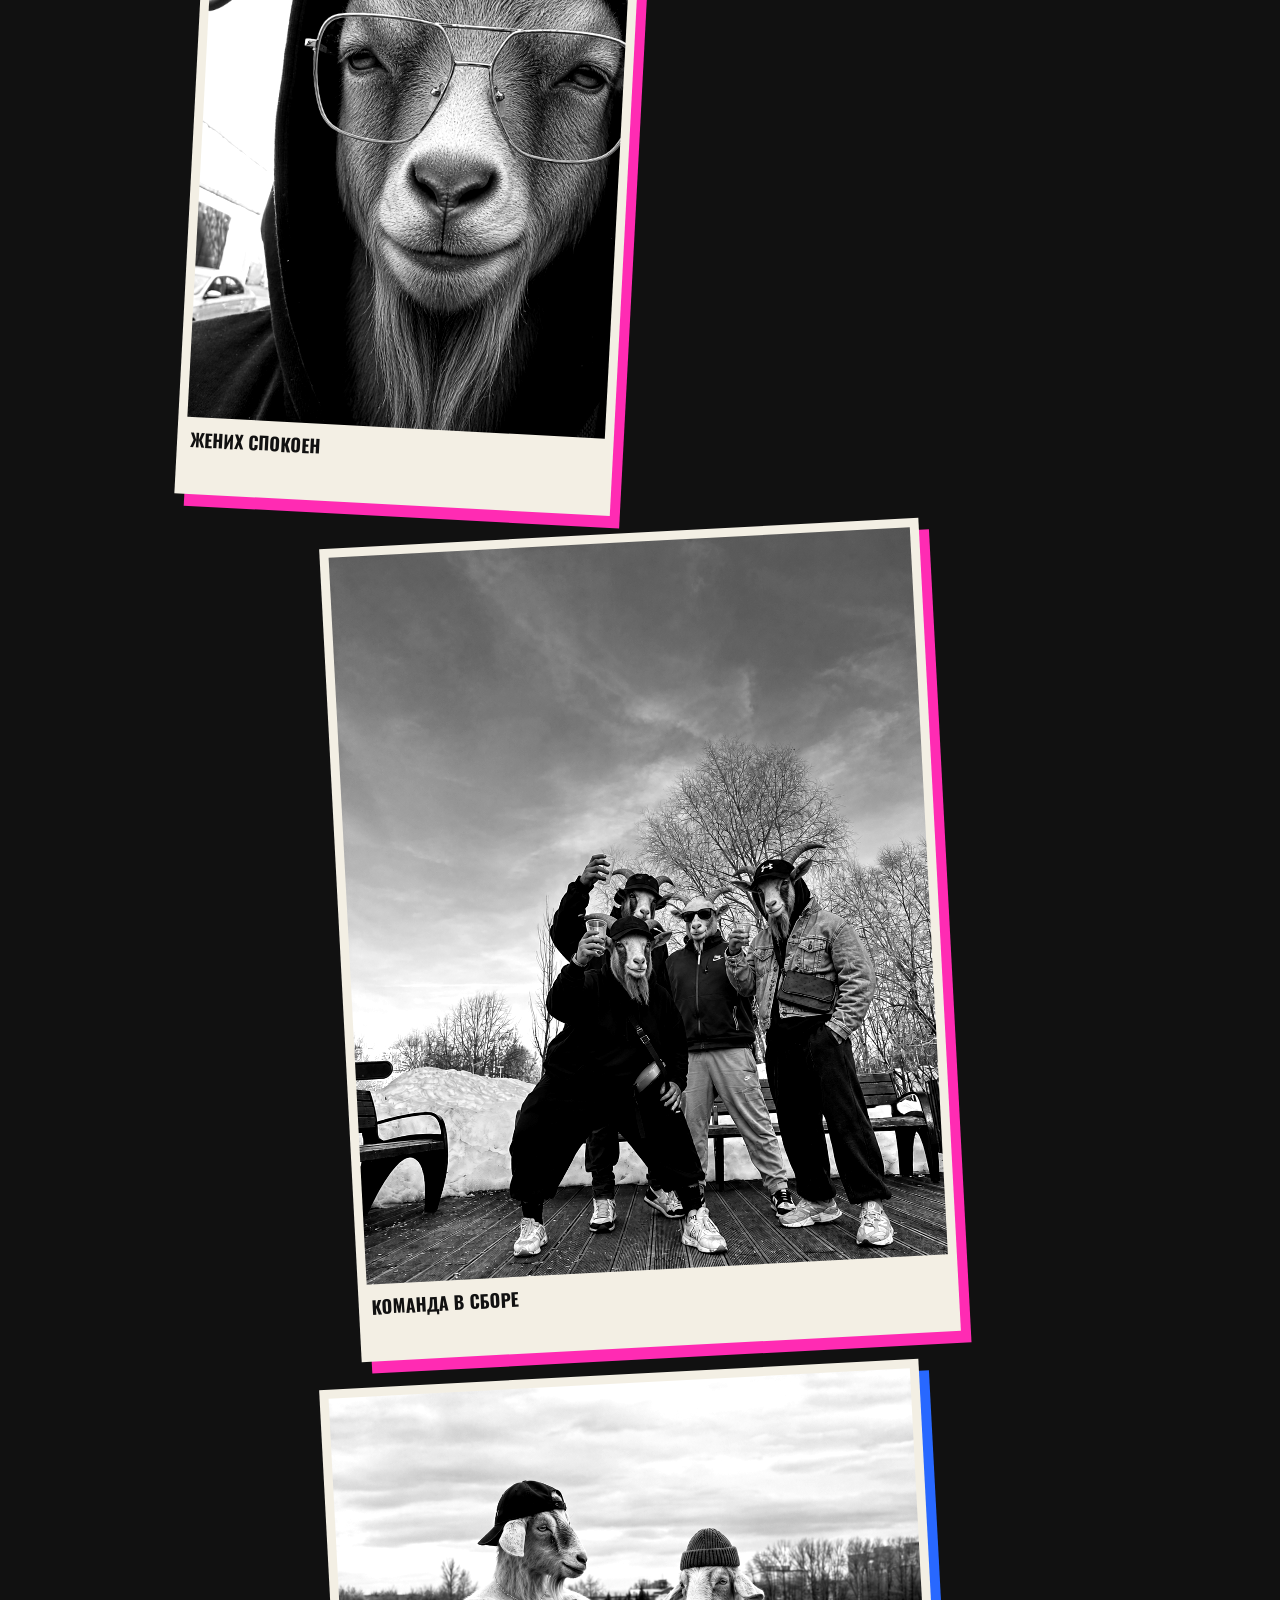
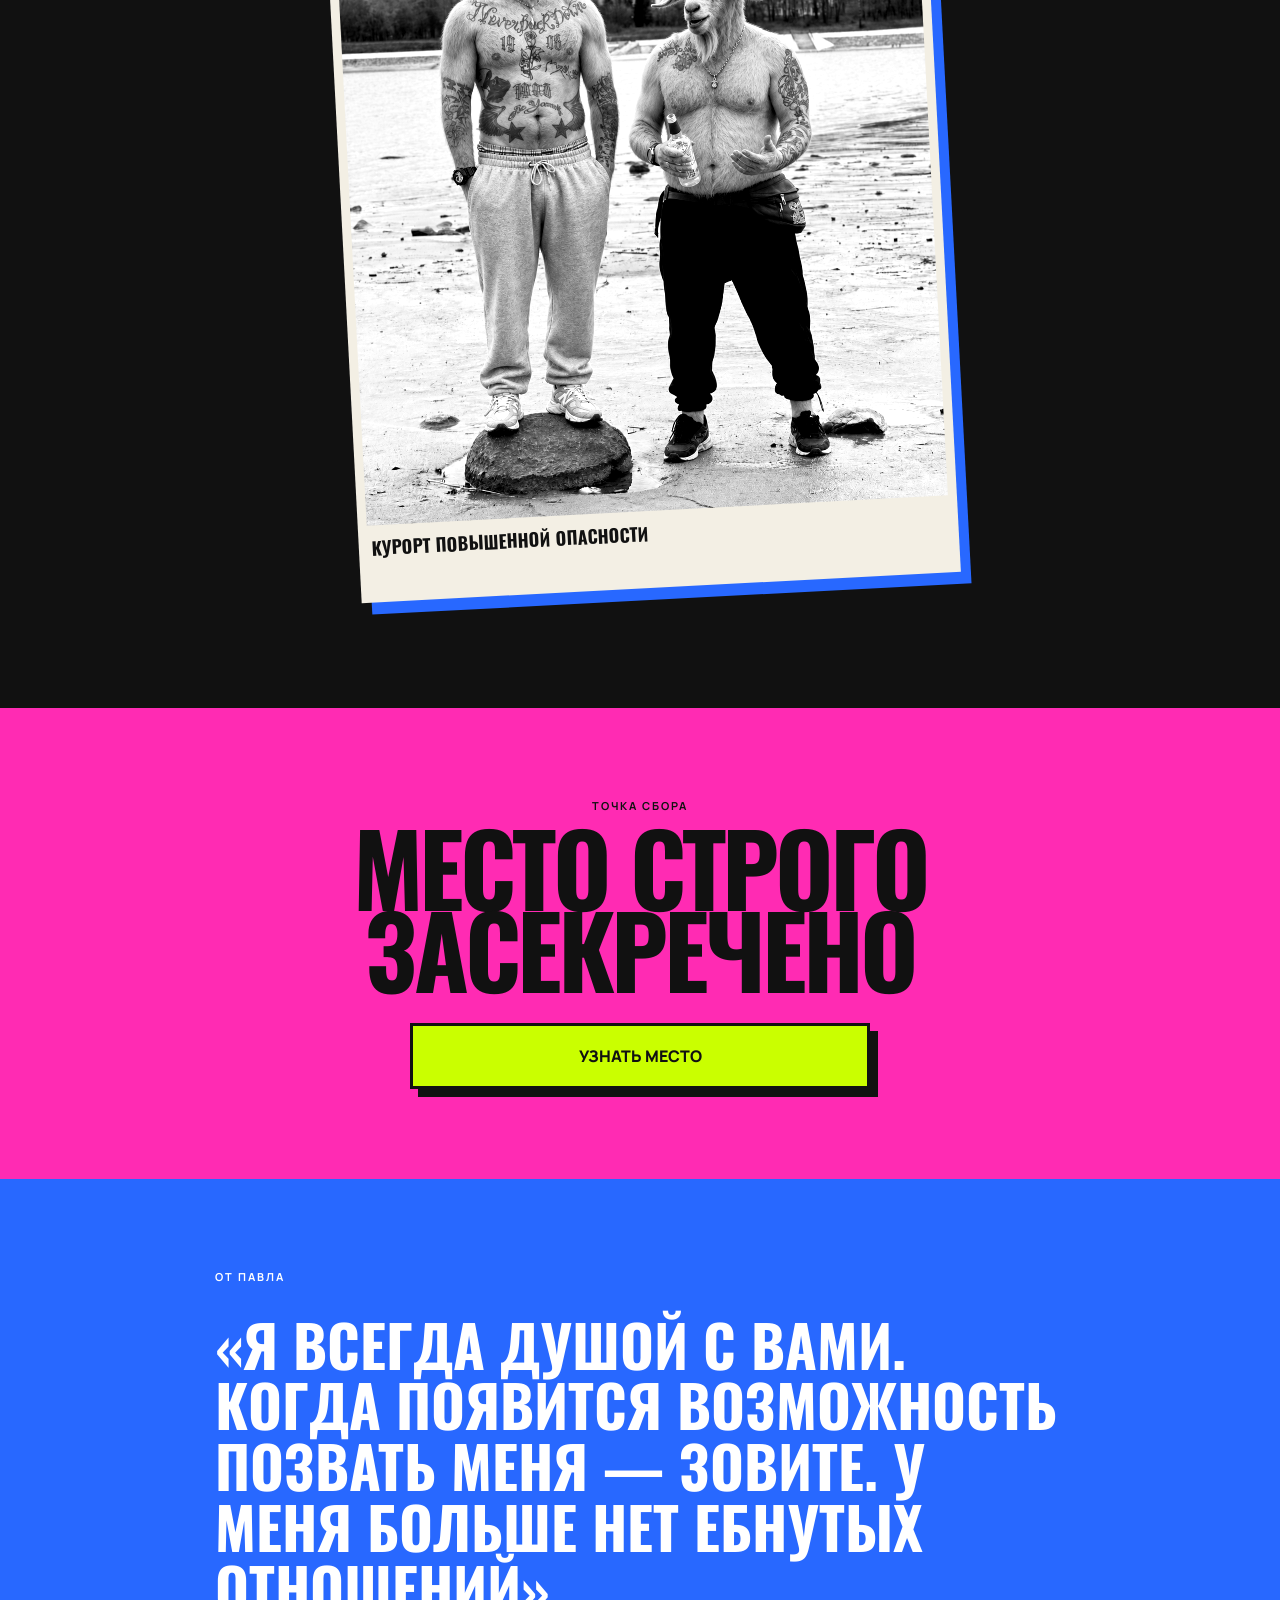
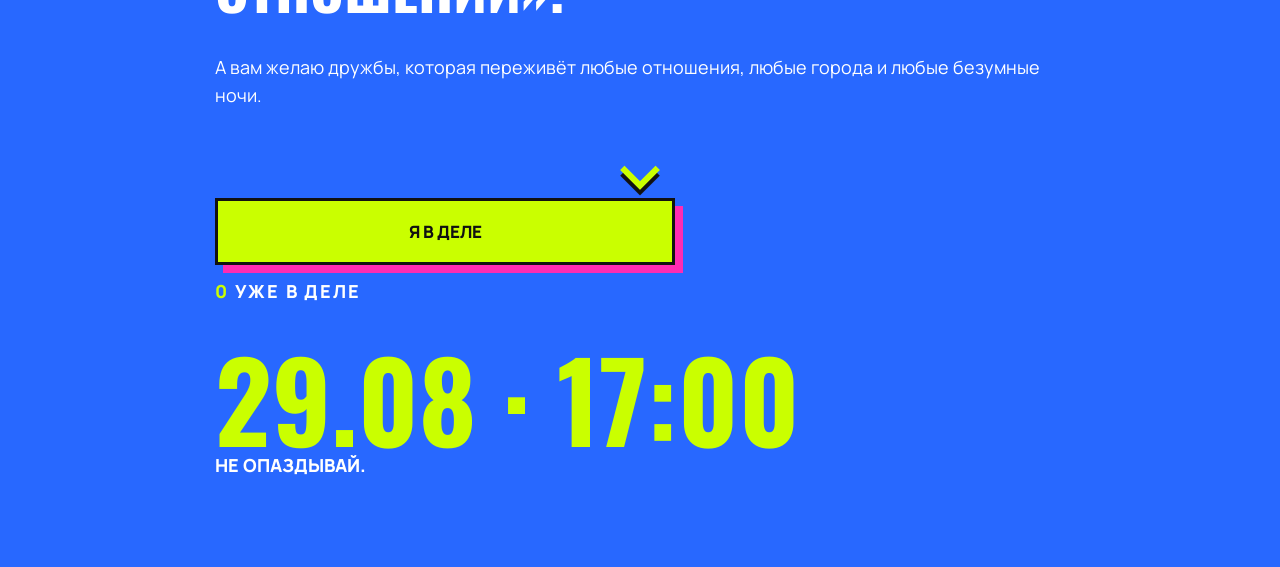
==== commit ff393fe5: "fix: publish reset pack counter" ====
--- a/bachelor/index.html
+++ b/bachelor/index.html
@@ -107,7 +107,7 @@
       <p>А вам желаю дружбы, которая переживёт любые отношения, любые города и любые безумные ночи.</p>
       <span class="join-arrow" aria-hidden="true"></span>
       <a class="join-button" data-join-pack href="https://t.me/+l9fLskbiTc8yMTli">Я в деле</a>
-      <span class="pack-count"><strong data-pack-count>7</strong> уже в деле</span>
+      <span class="pack-count"><strong data-pack-count>0</strong> уже в деле</span>
       <strong>29.08 · 17:00</strong>
       <span>Не опаздывай.</span>
     </footer>
--- a/bachelor/styles.css
+++ b/bachelor/styles.css
@@ -14,7 +14,7 @@
 .manifest li{line-height:1.18}
 .filmstrip .frame{padding:10px}
 .join-arrow{display:block;width:28px;height:28px;margin:28px auto -16px;border-right:6px solid var(--acid);border-bottom:6px solid var(--acid);transform:rotate(45deg);filter:drop-shadow(4px 4px 0 #111);animation:join-arrow-blink .85s ease-in-out infinite}@keyframes join-arrow-blink{0%,100%{opacity:.25;transform:translateY(-6px) rotate(45deg)}50%{opacity:1;transform:translateY(5px) rotate(45deg)}}
-.filmstrip.is-switching{animation:film-flash .32s steps(2,end)}@keyframes film-flash{0%{filter:brightness(1);transform:translateX(0)}25%{filter:brightness(2.2);transform:translateX(-5px)}50%{filter:brightness(.65);transform:translateX(5px)}100%{filter:brightness(1);transform:translateX(0)}}
+.filmstrip.is-switching{animation:film-flash .32s steps(2,end)}@keyframes film-flash{0%,100%{filter:brightness(1)}40%{filter:brightness(2.15)}65%{filter:brightness(.72)}}
 .pack-count{display:block!important;margin:-4px 0 10px;font:800 13px Manrope,sans-serif;text-transform:uppercase;letter-spacing:.1em}.pack-count strong{display:inline!important;margin:0!important;color:var(--acid)!important;font:800 18px Manrope,sans-serif!important}.pack-screen[hidden]{display:none}.pack-screen{position:fixed;inset:0;z-index:200;display:grid;place-content:center;padding:24px;background:var(--acid);color:#111;text-align:center;opacity:0}.pack-screen.is-visible{animation:pack-in .65s steps(3,end) forwards}.pack-screen span{font:800 12px Manrope,sans-serif;text-transform:uppercase;letter-spacing:.18em}.pack-screen strong{margin-top:20px;font:700 clamp(68px,22vw,140px)/.84 Oswald,sans-serif;text-transform:uppercase}@keyframes pack-in{0%{opacity:0;clip-path:inset(48% 0)}35%{opacity:1;clip-path:inset(12% 0);transform:translateX(-10px)}70%{transform:translateX(8px)}100%{opacity:1;clip-path:inset(0);transform:none}}
 .music-button{position:fixed;z-index:30;top:max(14px,env(safe-area-inset-top));right:14px;min-width:92px;padding:12px 14px;border:2px solid #111;border-radius:0;background:var(--acid);color:#111;box-shadow:5px 5px 0 var(--pink);font:800 12px Manrope,sans-serif;text-align:center;text-transform:uppercase;cursor:pointer}.music-button:active{transform:translate(3px,3px);box-shadow:2px 2px 0 var(--pink)}
 .entry-gate{position:fixed;inset:0;z-index:100;display:grid;place-items:center;padding:24px;background:#090909;color:#fff;transition:opacity .4s,transform .4s}.entry-gate:before{content:"";position:absolute;inset:0;background:repeating-linear-gradient(-8deg,transparent 0 34px,#caff0018 35px 37px);pointer-events:none}.entry-gate.is-opening{opacity:0;transform:scale(1.08)}.entry-gate-inner{position:relative;width:min(100%,460px);padding:34px 24px;background:var(--pink);color:#111;border:4px solid var(--acid);box-shadow:12px 12px 0 var(--blue);text-align:center;transform:rotate(-1deg)}.entry-gate span{display:inline-block;padding:6px 9px;background:#111;color:var(--acid);font:800 11px Manrope,sans-serif;text-transform:uppercase;letter-spacing:.14em}.entry-gate strong{display:block;margin:24px 0 16px;font:700 clamp(48px,16vw,82px)/.88 Oswald,sans-serif;text-transform:uppercase}.entry-gate p{font-weight:700;line-height:1.45}.entry-gate button{width:100%;margin-top:18px;padding:18px;border:3px solid #111;background:var(--acid);color:#111;box-shadow:7px 7px 0 #111;font:800 15px Manrope,sans-serif;text-align:center;text-transform:uppercase;cursor:pointer}
